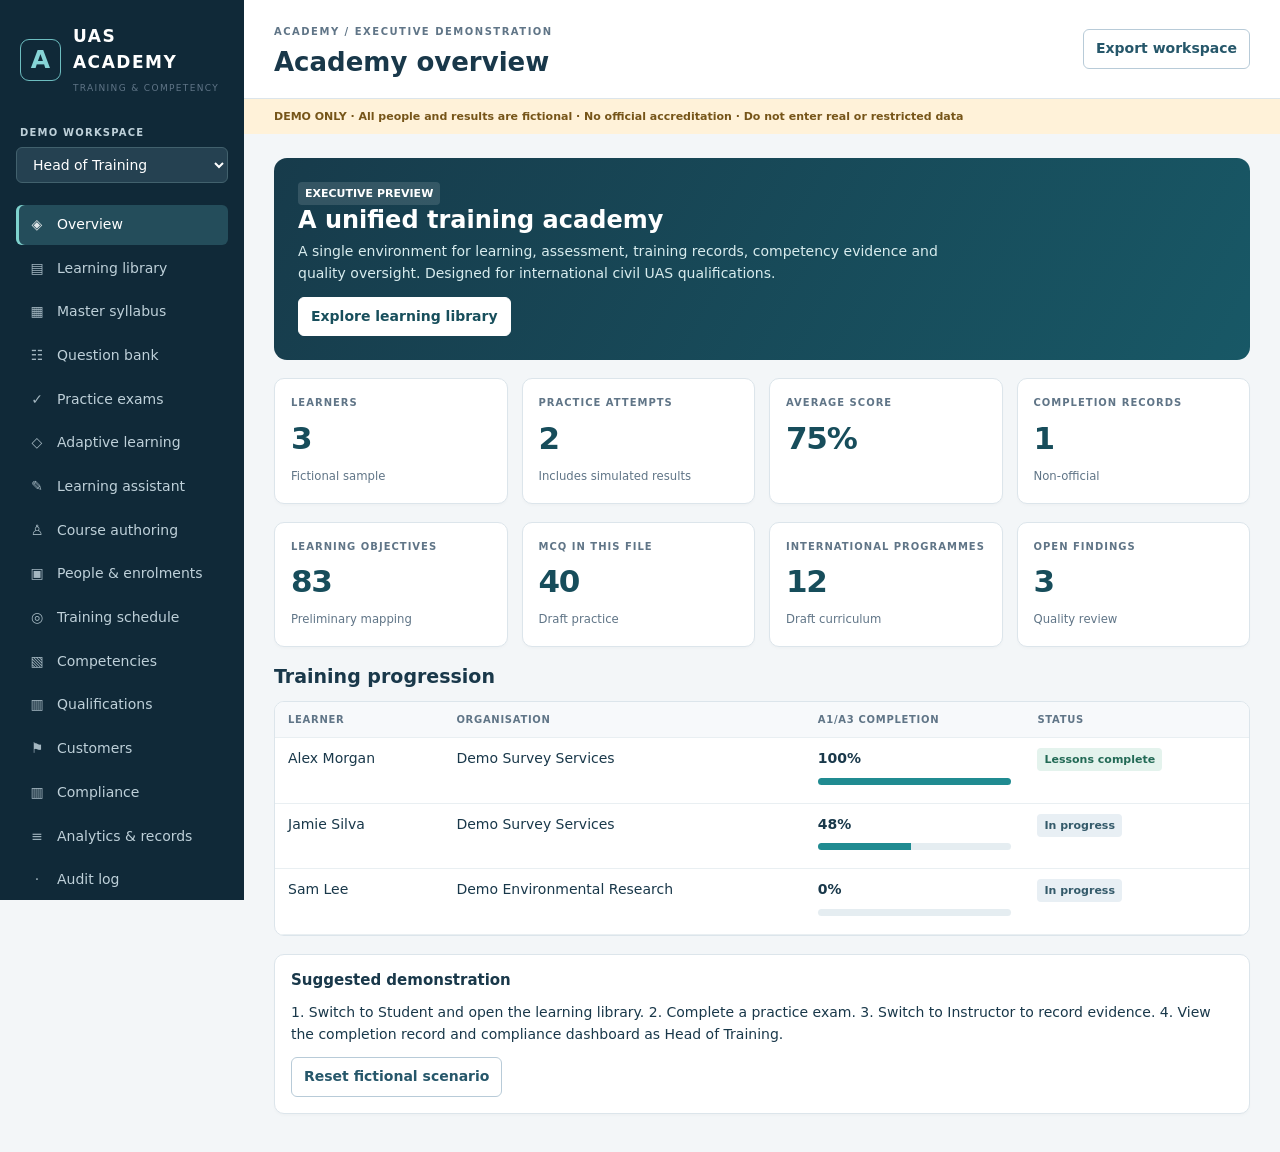
==== executive-demo/index.html @ bde1b473 "Add adaptive objective evidence, personalised study plan and protected AI tutor executive demo" ====
<!doctype html><html lang="en"><head><meta charset="utf-8"><meta name="viewport" content="width=device-width,initial-scale=1"><title>UAS Academy | Executive Demonstration</title><style>
:root{--nav:#102938;--ink:#19384a;--muted:#607587;--line:#dce5eb;--teal:#147d81;--bg:#f3f6f8;--white:#fff}*{box-sizing:border-box}body{margin:0;font:14px/1.55 system-ui,-apple-system,BlinkMacSystemFont,'Segoe UI',sans-serif;color:var(--ink);background:var(--bg);display:grid;grid-template-columns:244px 1fr;min-height:100vh}aside{background:var(--nav);color:#bed0d9;height:100vh;position:sticky;top:0;overflow:auto;padding:23px 16px;display:flex;flex-direction:column}.brand{display:flex;gap:12px;align-items:center;margin:0 4px 28px}.logo{width:42px;height:42px;display:grid;place-items:center;border:1px solid #6dbdc0;border-radius:9px;color:#86d4d6;font-size:25px;font-weight:800}.brand strong{color:#fff;font-size:17px;letter-spacing:.09em;display:block}.brand small{font-size:9px;letter-spacing:.15em}.rolelabel{font-size:10px;font-weight:800;letter-spacing:.12em;margin:0 4px 6px}#role{width:100%;background:#254151;color:white;border-color:#42616d;margin-bottom:22px}nav{display:grid;gap:4px}nav button{background:transparent;color:#bed0d9;border:0;text-align:left;font-weight:500;padding:9px 11px;display:flex;gap:10px;align-items:center}nav button.active{background:#244d5b;color:white;box-shadow:inset 3px 0 #7fd2ce}nav button:hover{background:#254555}.navicon{width:20px;text-align:center;opacity:.85}aside footer{margin-top:auto;padding:24px 4px 0;font-size:11px;line-height:1.7}.workspace{min-width:0}header{padding:20px 30px;background:white;border-bottom:1px solid var(--line);display:flex;align-items:center;justify-content:space-between;gap:15px}header small{font-size:10px;letter-spacing:.15em;font-weight:700;color:var(--muted)}h1,h2,h3{margin:0 0 12px;line-height:1.25}h1{font-size:26px;margin:4px 0 0}h2{font-size:19px}h3{font-size:15px}.notice{background:#fff2d9;color:#765519;padding:9px 30px;font-size:11px;font-weight:650}main{padding:24px 30px;max-width:1500px;margin:auto}.hero{background:linear-gradient(120deg,#173b4b,#185866);border-radius:13px;padding:24px;color:white;margin:0 0 18px;display:flex;justify-content:space-between;gap:15px;align-items:center}.hero h2{font-size:24px;margin:0 0 6px}.hero p{color:#d8ecee;max-width:650px;margin:0 0 12px}.hero .tag{background:#ffffff20;color:white}.hero button{background:#fff;color:#184f5c;border-color:white}.grid{display:grid;grid-template-columns:repeat(auto-fit,minmax(170px,1fr));gap:14px;margin:0 0 18px}.card,article,details,form.panel{background:white;border:1px solid var(--line);border-radius:10px;padding:16px;margin:0 0 14px;box-shadow:0 2px 3px #10293805}.grid .card{margin:0}.metric{font-size:31px;font-weight:750;letter-spacing:-.04em;color:#174d5b;margin:3px 0}.muted,small{color:var(--muted)}.kicker{font-size:10px;font-weight:800;letter-spacing:.1em;text-transform:uppercase;color:var(--muted)}p{margin:5px 0 12px}button,input,select,textarea{font:inherit;padding:8px 12px;border:1px solid #bbccd5;border-radius:6px}button{background:var(--teal);color:white;border-color:var(--teal);cursor:pointer;font-weight:650}button.secondary{background:white;color:#26576a;border-color:#b8cbd8}button:hover{filter:brightness(.94)}button:disabled{opacity:.5;cursor:default}input,select,textarea{background:white;color:var(--ink);max-width:100%}textarea{min-height:80px;width:100%}label.field{display:block;font-weight:600;margin:0 0 11px}label.field input,label.field select,label.field textarea{display:block;width:100%;margin-top:4px}.formgrid{display:grid;grid-template-columns:repeat(auto-fit,minmax(180px,1fr));gap:12px}.row{display:flex;gap:9px;flex-wrap:wrap;align-items:center;margin:0 0 13px}.tablewrap{background:white;border:1px solid var(--line);border-radius:10px;overflow:auto;margin-bottom:18px}table{border-collapse:collapse;width:100%;text-align:left}th,td{padding:10px 13px;border-bottom:1px solid #e9eff2;vertical-align:top}th{font-size:10px;text-transform:uppercase;letter-spacing:.07em;background:#f7f9fb;color:var(--muted)}a{color:#0e7482;overflow-wrap:anywhere}.tag{display:inline-block;background:#e8eff4;color:#345a6a;border-radius:4px;padding:3px 7px;font-size:11px;font-weight:650}.tag.good{background:#e4f3ed;color:#236a56}.bar{height:7px;border-radius:5px;background:#e5edf1;overflow:hidden;margin:8px 0}.bar span{display:block;height:100%;background:#208b91}.warning{background:#fff5e2;color:#79581e;border-radius:7px;padding:12px}.lesson{border-left:3px solid #d6e3e7;padding:12px;margin:12px 0;background:#f9fbfc;border-radius:5px}.lesson p{max-width:950px}summary{font-weight:750;cursor:pointer}.choice{display:flex;align-items:flex-start;gap:8px;margin:7px 0;padding:8px;border:1px solid #e5ecf0;border-radius:5px}.choice input{margin-top:5px}.split{display:grid;grid-template-columns:1fr 1fr;gap:16px}.certificate{border:4px double #23576a;background:#fff;padding:45px 20px;text-align:center;margin-bottom:15px}.certificate h2{font-size:28px}.watermark{letter-spacing:.12em;color:#986c28;font-size:22px;font-weight:800}.toast{position:fixed;bottom:18px;right:18px;background:#173e4c;color:white;padding:12px 18px;border-radius:8px;max-width:90vw;box-shadow:0 3px 12px #0002;z-index:10}button:focus-visible,a:focus-visible,input:focus-visible,select:focus-visible{outline:3px solid #62bac3;outline-offset:2px}@media(max-width:780px){body{display:block}aside{position:static;height:auto;padding:14px}.brand{margin-bottom:10px}.rolelabel{margin-top:5px}#role{margin-bottom:8px}nav{display:flex;overflow:auto}nav button{white-space:nowrap}aside footer{display:none}header,main{padding:15px}.notice{padding:8px 15px}.hero{display:block;padding:17px}.split{display:block}h1{font-size:20px}}@media print{aside,header,.notice,button,form,.toast{display:none!important}body{display:block;background:white}main{padding:0}.certificate{margin-top:30px}}
</style></head><body><aside><div class="brand"><div class="logo">A</div><div><strong>UAS ACADEMY</strong><small>TRAINING &amp; COMPETENCY</small></div></div><label class="rolelabel" for="role">DEMO WORKSPACE</label><select id="role"><option>Head of Training</option><option>Instructor</option><option>Student</option><option>Customer</option></select><nav id="nav"></nav><footer>Independent proposal for TEKEVER<br>Executive preview v0.7 · Civil training<br>Not an official TEKEVER product</footer></aside><section class="workspace"><header><div><small>ACADEMY / EXECUTIVE DEMONSTRATION</small><h1 id="heading">Academy overview</h1></div><button id="export" class="secondary">Export workspace</button></header><div class="notice">DEMO ONLY · All people and results are fictional · No official accreditation · Do not enter real or restricted data</div><main id="main"></main></section><script id="academy-data" type="application/json">{"course": {"id": "UAS-EU-OPEN-001", "version": "0.1.0", "title": "Basic Remote Pilot — A1/A3", "status": "DRAFT / PREPARATORY ONLY", "language": "en", "minutes": 480, "passMark": 75, "examQuestions": 40, "modules": [{"id": "UAS-010", "title": "Aviation Regulations", "minutes": 75, "reference": "AMC1 UAS.OPEN.020(4)(b) and UAS.OPEN.040(3), subject (c)", "lessons": [{"id": "UAS-010-01", "title": "Regulatory structure", "objective": "Distinguish EU rules, national implementation and EASA guidance.", "content": "Regulation 2019/947 governs UAS operations and pilot competence; 2019/945 governs product requirements and classes. EASA publishes AMC and GM. National authorities implement rules and publish local constraints. Check the current legal text before relying on training material."}, {"id": "UAS-010-02", "title": "Open category and classes", "objective": "Differentiate A1, A2 and A3 and identify applicable aircraft class and pilot competence.", "content": "Open operations are low risk and subject to conditions including visual line of sight, height limits and restrictions on people. A1, A2 and A3 have different limitations. Class marking, mass and intended operation determine the applicable conditions. A1/A3 training is not a blanket permission to fly any drone anywhere."}, {"id": "UAS-010-03", "title": "Responsibilities and reporting", "objective": "Distinguish operator and remote pilot responsibilities, registration and reporting.", "content": "The operator manages compliance and registration where required. The remote pilot must be competent for the intended operation and comply with relevant limitations. Establish which occurrence reporting obligations apply; record and report safety events through the appropriate channels."}]}, {"id": "UAS-020", "title": "Air Safety", "minutes": 60, "reference": "AMC1 UAS.OPEN.020(4)(b) and UAS.OPEN.040(3), subject (a)", "lessons": [{"id": "UAS-020-01", "title": "Safety decisions", "objective": "Recognise unsafe conditions, unsafe conduct and the need to stop.", "content": "The pilot should consider the aircraft, environment and personal readiness before operating. If safety cannot be maintained, do not start or discontinue the operation safely. Do not transport dangerous goods under the Open category."}, {"id": "UAS-020-02", "title": "People and other aircraft", "objective": "Recognise uninvolved people, assemblies, and the duty to avoid collision.", "content": "Keep the operation within applicable limits around people and property. Open operations must not fly over assemblies of people. Give way to other aircraft; do not continue if the operation creates a risk to other airspace users."}, {"id": "UAS-020-03", "title": "Visual observation", "objective": "Explain VLOS, observation and awareness of the surrounding area.", "content": "Visual line of sight requires continuous unaided visual contact sufficient to control the aircraft relative to people, obstacles and other aircraft. An observer may assist under applicable conditions, but the remote pilot remains responsible. Explain relevant risks to involved participants."}]}, {"id": "UAS-030", "title": "Airspace Restrictions", "minutes": 45, "reference": "AMC1 UAS.OPEN.020(4)(b) and UAS.OPEN.040(3), subject (b)", "lessons": [{"id": "UAS-030-01", "title": "Geographical zones", "objective": "Identify the purpose of UAS geographical zones and their conditions.", "content": "Member States may restrict, prohibit or facilitate UAS operations in defined areas. A zone may specify additional conditions or an authorization requirement. An Open category proof of completion does not remove local airspace restrictions."}, {"id": "UAS-030-02", "title": "Authoritative information", "objective": "Locate current information from national authorities and distinguish it from informal maps.", "content": "Use the official national source for current geographical zones and applicable restrictions. Check the validity and time of information; an old screenshot or commercial map alone may not be sufficient."}, {"id": "UAS-030-03", "title": "Geo-awareness", "objective": "Explain the limitations of geo-awareness functions.", "content": "Geo-awareness may alert a pilot to geographical restrictions based on loaded data. Data may be incomplete or outdated. It is an aid to awareness, not an authorization or substitute for current official information."}]}, {"id": "UAS-040", "title": "Human Performance Limitations", "minutes": 45, "reference": "AMC1 UAS.OPEN.020(4)(b) and UAS.OPEN.040(3), subject (d)", "lessons": [{"id": "UAS-040-01", "title": "Fitness to operate", "objective": "Recognise effects of fatigue, illness, substances and medication.", "content": "Fatigue, alcohol, illness and certain medicines may impair attention, reaction time and judgement. Do not operate when unfit. Seek appropriate medical advice where necessary."}, {"id": "UAS-040-02", "title": "Perception and workload", "objective": "Recognise limits in distance, height, speed and orientation estimation.", "content": "Small aircraft can be difficult to see, and visual cues vary with lighting, contrast and distance. High workload can reduce the ability to detect hazards. Keep tasks manageable and avoid distractions."}, {"id": "UAS-040-03", "title": "Situational awareness", "objective": "Explain how environmental conditions affect awareness, including at night.", "content": "Maintain an accurate understanding of the aircraft, environment and other airspace users. Reduced lighting and glare can make hazards harder to perceive. Apply applicable night-operation conditions and stop if safe awareness cannot be maintained."}]}, {"id": "UAS-050", "title": "Operational Procedures", "minutes": 90, "reference": "AMC1 UAS.OPEN.020(4)(b) and UAS.OPEN.040(3), subject (e)", "lessons": [{"id": "UAS-050-01", "title": "Pre-operation planning", "objective": "Identify the need to assess weather, site, equipment and persons before a civilian flight.", "content": "Review applicable restrictions, weather and the manufacturer instructions before deciding whether the intended civilian operation is safe. Consider obstacles, uninvolved people, equipment condition and the suitability of the area."}, {"id": "UAS-050-02", "title": "Normal and abnormal situations", "objective": "Distinguish normal, contingency and emergency procedures in approved instructions.", "content": "The manufacturer instructions and applicable operator procedures define how to manage abnormal events. Understand when the operation must be discontinued and when to seek help. Prioritise safety of people and other aircraft over completing the task."}, {"id": "UAS-050-03", "title": "Post-operation records", "objective": "Explain the purpose of defect reporting, maintenance and flight records.", "content": "Record relevant activity and defects as required. Do not return defective equipment to service without appropriate action. Follow the applicable maintenance and occurrence reporting requirements."}]}, {"id": "UAS-060", "title": "UAS General Knowledge", "minutes": 75, "reference": "AMC1 UAS.OPEN.020(4)(b) and UAS.OPEN.040(3), subject (f)", "lessons": [{"id": "UAS-060-01", "title": "Aircraft and basic flight", "objective": "Identify major aircraft components and factors affecting flight.", "content": "A UAS includes the unmanned aircraft and the equipment needed to control it remotely. Aircraft designs differ. Mass, wind, temperature and energy reserves can affect performance. Use the manufacturer limitations for the specific civilian aircraft."}, {"id": "UAS-060-02", "title": "Control and automation", "objective": "Explain the role and limitations of command and control and automatic functions.", "content": "A command-and-control link supports communication between the remote pilot station and aircraft. Automation does not remove pilot responsibility. Familiarisation with the user manual is necessary to understand limitations, alerts and safe use."}, {"id": "UAS-060-03", "title": "Equipment care", "objective": "Recognise battery, rotor and maintenance hazards and the purpose of technical features.", "content": "Rotating parts and damaged batteries can cause injury. Follow manufacturer guidance on handling, charging, storage and maintenance. Remote identification and geo-awareness have distinct purposes; neither replaces regulatory compliance."}]}, {"id": "UAS-070", "title": "Privacy and Data Protection", "minutes": 30, "reference": "AMC1 UAS.OPEN.020(4)(b) and UAS.OPEN.040(3), subject (g)", "lessons": [{"id": "UAS-070-01", "title": "Privacy risks", "objective": "Recognise when images or other data can affect personal privacy.", "content": "Drone sensors can capture identifiable people, locations and other sensitive information. Consider whether collection is necessary and lawful; avoid unnecessary collection."}, {"id": "UAS-070-02", "title": "Data protection principles", "objective": "Identify core GDPR principles and distinguish them from aviation authorization.", "content": "Where GDPR applies, personal data processing must have a lawful basis and comply with purpose limitation, minimisation, accuracy, retention and security principles. Permission to fly is not automatically permission to collect personal data."}, {"id": "UAS-070-03", "title": "Responsible records", "objective": "Explain access, retention and disclosure responsibilities.", "content": "Restrict access to personal information and retain it only as justified. Follow organisational procedures and applicable law for disclosure, deletion and rights requests."}]}, {"id": "UAS-080", "title": "Insurance", "minutes": 30, "reference": "AMC1 UAS.OPEN.020(4)(b) and UAS.OPEN.040(3), subject (h)", "lessons": [{"id": "UAS-080-01", "title": "Liability", "objective": "Explain the difference between legal liability and insurance.", "content": "An operator may be liable for damage arising from an operation. Insurance may cover specified risks, subject to policy terms. Liability does not disappear simply because an aircraft is insured."}, {"id": "UAS-080-02", "title": "Applicable requirements", "objective": "Recognise EU and national insurance requirements may vary.", "content": "Insurance requirements depend on the operation, applicable legislation and jurisdiction. Confirm current requirements with the relevant authority or qualified insurer rather than assuming the same rules apply everywhere."}, {"id": "UAS-080-03", "title": "Coverage verification", "objective": "Identify why coverage and exclusions need review.", "content": "Before operation, verify that any required insurance is valid and appropriate for the intended activity. Check policy dates, scope and exclusions. Keep evidence where required."}]}, {"id": "UAS-090", "title": "Security", "minutes": 30, "reference": "AMC1 UAS.OPEN.020(4)(b) and UAS.OPEN.040(3), subject (i)", "lessons": [{"id": "UAS-090-01", "title": "Safety and security", "objective": "Distinguish accidental safety hazards from deliberate interference or misuse.", "content": "Safety focuses on accidental harm; security addresses intentional threats and misuse. Both can overlap. Report security concerns through authorised channels and follow applicable procedures."}, {"id": "UAS-090-02", "title": "Information protection", "objective": "Recognise the need to protect accounts, records and equipment access.", "content": "Use authorised accounts, protect credentials, limit access to those with a legitimate need and report suspected compromise. Do not upload protected information to unapproved services."}, {"id": "UAS-090-03", "title": "National requirements", "objective": "Recognise that security restrictions can differ between jurisdictions.", "content": "National security rules may impose additional conditions on civilian UAS activities, including access to certain areas or data. Verify local requirements and obtain any necessary permissions before operating."}]}], "questions": [{"id": "Q-010-01", "objective": "UAS-010-01", "prompt": "Which EU regulation primarily governs UAS operations?", "options": ["2019/947", "2019/945 only", "GDPR only", "Annex 19 only"], "correct": 0, "explanation": "2019/947. Review Regulatory structure."}, {"id": "Q-010-02", "objective": "UAS-010-01", "prompt": "What does 2019/945 principally address?", "options": ["UAS product requirements and classes", "Personal data retention", "All national maps", "Pilot medical certificates"], "correct": 0, "explanation": "UAS product requirements and classes. Review Regulatory structure."}, {"id": "Q-010-03", "objective": "UAS-010-02", "prompt": "Does A1/A3 proof authorize every Open operation?", "options": ["No, applicable aircraft and operational conditions still apply", "Yes, without limitation", "Yes, in every geographical zone", "Only if insured"], "correct": 0, "explanation": "No, applicable aircraft and operational conditions still apply. Review Open category and classes."}, {"id": "Q-010-04", "objective": "UAS-010-03", "prompt": "Who must comply with the operational limitations during a flight?", "options": ["The remote pilot", "Only the manufacturer", "Only an insurer", "Only the authority"], "correct": 0, "explanation": "The remote pilot. Review Responsibilities and reporting."}, {"id": "Q-010-05", "objective": "UAS-010-03", "prompt": "What should an operator do about applicable occurrence reporting?", "options": ["Use the required reporting channels", "Delete all records", "Wait for a customer request", "Report only equipment purchases"], "correct": 0, "explanation": "Use the required reporting channels. Review Responsibilities and reporting."}, {"id": "Q-010-06", "objective": "UAS-010-01", "prompt": "Which document provides acceptable means of compliance and guidance?", "options": ["EASA AMC and GM", "An insurance receipt", "A sales brochure", "A social media post"], "correct": 0, "explanation": "EASA AMC and GM. Review Regulatory structure."}, {"id": "Q-020-01", "objective": "UAS-020-01", "prompt": "What if safety cannot be maintained before a flight?", "options": ["Do not commence", "Continue to meet the schedule", "Rely solely on automation", "Ignore the concern"], "correct": 0, "explanation": "Do not commence. Review Safety decisions."}, {"id": "Q-020-02", "objective": "UAS-020-02", "prompt": "May Open category operations fly over assemblies of people?", "options": ["No", "Always", "Only with a camera", "Always below the height limit"], "correct": 0, "explanation": "No. Review People and other aircraft."}, {"id": "Q-020-03", "objective": "UAS-020-02", "prompt": "Who has priority when other aircraft create a conflict?", "options": ["Other aircraft must be given way to", "The drone always", "The smallest aircraft always", "The aircraft recording video"], "correct": 0, "explanation": "Other aircraft must be given way to. Review People and other aircraft."}, {"id": "Q-020-04", "objective": "UAS-020-03", "prompt": "What does VLOS require?", "options": ["Adequate continuous unaided visual contact", "Only a live video feed", "A flight log after landing", "A GPS map alone"], "correct": 0, "explanation": "Adequate continuous unaided visual contact. Review Visual observation."}, {"id": "Q-020-05", "objective": "UAS-020-03", "prompt": "Does an observer remove the remote pilot’s responsibilities?", "options": ["No", "Yes, entirely", "Only on weekends", "Only with insurance"], "correct": 0, "explanation": "No. Review Visual observation."}, {"id": "Q-030-01", "objective": "UAS-030-01", "prompt": "What can a geographical zone impose?", "options": ["Additional restrictions or conditions", "Automatic worldwide permission", "A replacement pilot licence", "An insurance refund"], "correct": 0, "explanation": "Additional restrictions or conditions. Review Geographical zones."}, {"id": "Q-030-02", "objective": "UAS-030-02", "prompt": "Which source should be checked for current restrictions?", "options": ["The official national source", "An old screenshot", "A forum comment", "A manufacturer advertisement"], "correct": 0, "explanation": "The official national source. Review Authoritative information."}, {"id": "Q-030-03", "objective": "UAS-030-03", "prompt": "Does a geo-awareness alert grant authorization?", "options": ["No", "Yes", "Only if the battery is full", "Only for A3"], "correct": 0, "explanation": "No. Review Geo-awareness."}, {"id": "Q-030-04", "objective": "UAS-030-01", "prompt": "Can a valid A1/A3 proof override a prohibited zone?", "options": ["No", "Yes", "Only if the pilot is experienced", "Only if flying slowly"], "correct": 0, "explanation": "No. Review Geographical zones."}, {"id": "Q-040-01", "objective": "UAS-040-01", "prompt": "How can fatigue affect performance?", "options": ["It can impair attention and judgement", "It improves vision", "It eliminates workload", "It guarantees accuracy"], "correct": 0, "explanation": "It can impair attention and judgement. Review Fitness to operate."}, {"id": "Q-040-02", "objective": "UAS-040-01", "prompt": "What should an unfit pilot do?", "options": ["Not operate", "Fly faster", "Rely on the camera alone", "Ignore the symptoms"], "correct": 0, "explanation": "Not operate. Review Fitness to operate."}, {"id": "Q-040-03", "objective": "UAS-040-02", "prompt": "Why can distance estimation be difficult?", "options": ["Lighting, contrast and size affect visual cues", "Distance is always obvious", "GPS eliminates human limitations", "Insurance improves perception"], "correct": 0, "explanation": "Lighting, contrast and size affect visual cues. Review Perception and workload."}, {"id": "Q-040-04", "objective": "UAS-040-03", "prompt": "What can reduced lighting affect?", "options": ["Detection of hazards", "Only billing", "Only battery brand", "Only registration"], "correct": 0, "explanation": "Detection of hazards. Review Situational awareness."}, {"id": "Q-050-01", "objective": "UAS-050-01", "prompt": "Which information belongs in a pre-operation review?", "options": ["Weather, restrictions, site and equipment condition", "Only the date", "Only the price of the drone", "Only the pilot’s name"], "correct": 0, "explanation": "Weather, restrictions, site and equipment condition. Review Pre-operation planning."}, {"id": "Q-050-02", "objective": "UAS-050-02", "prompt": "What should guide handling of abnormal situations?", "options": ["Applicable procedures and manufacturer instructions", "Internet rumours", "A marketing brochure", "A random guess"], "correct": 0, "explanation": "Applicable procedures and manufacturer instructions. Review Normal and abnormal situations."}, {"id": "Q-050-03", "objective": "UAS-050-02", "prompt": "What takes priority over completing a task?", "options": ["Safety of people and other aircraft", "Keeping a schedule", "Recording more video", "Avoiding paperwork"], "correct": 0, "explanation": "Safety of people and other aircraft. Review Normal and abnormal situations."}, {"id": "Q-050-04", "objective": "UAS-050-03", "prompt": "What should happen to a significant equipment defect?", "options": ["Record it and follow appropriate corrective procedures", "Hide it", "Delete the flight record", "Ignore it if the aircraft looks new"], "correct": 0, "explanation": "Record it and follow appropriate corrective procedures. Review Post-operation records."}, {"id": "Q-050-05", "objective": "UAS-050-03", "prompt": "What is a purpose of flight records?", "options": ["Traceability and safety monitoring", "To replace all qualifications", "To authorize any airspace", "To override restrictions"], "correct": 0, "explanation": "Traceability and safety monitoring. Review Post-operation records."}, {"id": "Q-050-06", "objective": "UAS-050-01", "prompt": "Is the weather alone sufficient for deciding to fly?", "options": ["No, other relevant conditions must also be considered", "Yes, always", "Yes, if sunny", "Yes, if insured"], "correct": 0, "explanation": "No, other relevant conditions must also be considered. Review Pre-operation planning."}, {"id": "Q-060-01", "objective": "UAS-060-01", "prompt": "What can affect aircraft performance?", "options": ["Mass and environmental conditions", "Only paint colour", "Only the operator’s surname", "Only a registration number"], "correct": 0, "explanation": "Mass and environmental conditions. Review Aircraft and basic flight."}, {"id": "Q-060-02", "objective": "UAS-060-02", "prompt": "What is the purpose of a C2 link?", "options": ["Communication for control of the unmanned aircraft", "Insurance payment", "Data deletion", "Issuing licences"], "correct": 0, "explanation": "Communication for control of the unmanned aircraft. Review Control and automation."}, {"id": "Q-060-03", "objective": "UAS-060-02", "prompt": "Does automation remove pilot responsibility?", "options": ["No", "Yes", "Only for expensive aircraft", "Only on sunny days"], "correct": 0, "explanation": "No. Review Control and automation."}, {"id": "Q-060-04", "objective": "UAS-060-03", "prompt": "What should guide battery handling?", "options": ["Manufacturer safety instructions", "Random online advice", "The aircraft colour", "The insurance policy alone"], "correct": 0, "explanation": "Manufacturer safety instructions. Review Equipment care."}, {"id": "Q-060-05", "objective": "UAS-060-03", "prompt": "What is the correct approach to technical safety features?", "options": ["Understand their functions and limitations", "Assume they grant authorization", "Ignore all alerts", "Treat all models as identical"], "correct": 0, "explanation": "Understand their functions and limitations. Review Equipment care."}, {"id": "Q-070-01", "objective": "UAS-070-01", "prompt": "Can imagery of identifiable people involve personal data?", "options": ["Yes", "Never", "Only when printed", "Only if taken indoors"], "correct": 0, "explanation": "Yes. Review Privacy risks."}, {"id": "Q-070-02", "objective": "UAS-070-02", "prompt": "Which is a GDPR principle?", "options": ["Data minimisation", "Unlimited collection", "Indefinite retention by default", "Public access to all records"], "correct": 0, "explanation": "Data minimisation. Review Data protection principles."}, {"id": "Q-070-03", "objective": "UAS-070-02", "prompt": "Does permission to fly automatically permit personal data collection?", "options": ["No", "Yes", "Only if the camera is small", "Only if the drone is new"], "correct": 0, "explanation": "No. Review Data protection principles."}, {"id": "Q-070-04", "objective": "UAS-070-03", "prompt": "How should personal records be handled?", "options": ["Limit access and retention as justified", "Share publicly by default", "Keep forever by default", "Ignore deletion requirements"], "correct": 0, "explanation": "Limit access and retention as justified. Review Responsible records."}, {"id": "Q-080-01", "objective": "UAS-080-01", "prompt": "Does insurance eliminate legal liability?", "options": ["No", "Yes", "Only for A1", "Only for A3"], "correct": 0, "explanation": "No. Review Liability."}, {"id": "Q-080-02", "objective": "UAS-080-02", "prompt": "Can insurance requirements vary by jurisdiction?", "options": ["Yes", "No, never", "Only by aircraft colour", "Only by time of day"], "correct": 0, "explanation": "Yes. Review Applicable requirements."}, {"id": "Q-080-03", "objective": "UAS-080-03", "prompt": "What should be checked in an insurance policy?", "options": ["Validity, scope and exclusions", "Logo only", "Font only", "Aircraft colour only"], "correct": 0, "explanation": "Validity, scope and exclusions. Review Coverage verification."}, {"id": "Q-090-01", "objective": "UAS-090-01", "prompt": "What is a security concern?", "options": ["Deliberate unauthorized interference or misuse", "Only accidental weather changes", "Only natural wear", "Only a routine invoice"], "correct": 0, "explanation": "Deliberate unauthorized interference or misuse. Review Safety and security."}, {"id": "Q-090-02", "objective": "UAS-090-02", "prompt": "How should protected information be handled?", "options": ["Use approved services and authorised access", "Upload it anywhere", "Share credentials openly", "Publish all records"], "correct": 0, "explanation": "Use approved services and authorised access. Review Information protection."}, {"id": "Q-090-03", "objective": "UAS-090-03", "prompt": "Can national security rules add conditions to civilian UAS activities?", "options": ["Yes", "No", "Only for toy aircraft", "Only if a camera is absent"], "correct": 0, "explanation": "Yes. Review National requirements."}], "sources": {"EU947": "https://eur-lex.europa.eu/eli/reg_impl/2019/947/", "EU945": "https://eur-lex.europa.eu/eli/reg_del/2019/945/", "EASA": "https://www.easa.europa.eu/en/regulations/unmanned-aircraft-systems-uas", "ANAC": "https://rp.anac.pt", "ANAC_POLICY": "https://www.anac.pt/vPT/Generico/drones/categoria_aberta/formacao_exames_certificados/Paginas/Formacao_ExameseCertificados.aspx", "AT": "https://www.dronespace.at/", "ICAO": "https://www.icao.int/UA/UASToolkit/Narrative-Training", "ICAO6": "https://store.icao.int/en/annex-6-operation-of-aircraft-part-iv-remotely-piloted-aircraft-systems", "NATO": "https://quicksearch.dla.mil/qsdocdetails.aspx?ident_number=277342", "NATO_POLICY": "https://www.nato.int/en/what-we-do/deterrence-and-defence/standardization", "UK": "https://www.caa.co.uk/data-and-publications/publications/documents/content/cap-722b/", "EU1139": "https://eur-lex.europa.eu/eli/reg/2018/1139/oj/eng", "GDPR": "https://eur-lex.europa.eu/eli/reg/2016/679/oj", "ANAC_CATALOGUE": "https://rp.anac.pt/course/index.php?categoryid=2&lang=en", "AT_COURSE": "https://online-kurs.dronespace.at/einstieg/"}}, "master": {"version": "0.3.0", "research_date": "2026-11-24", "status": "PARTIAL DRAFT — not approved; not exhaustive", "sources": [{"authority": "EASA", "title": "Easy Access Rules UAS", "edition": "2026-06", "url": "https://www.easa.europa.eu/en/document-library/easy-access-rules/online-publications/easy-access-rules-unmanned-aircraft-systems?erules-id=ERULES-1963177438-19528", "rights_note": "Public; original academy objectives; no verbatim extraction", "id": "EU-01"}, {"authority": "EASA", "title": "Appendix 1, Attachment A", "edition": "2026-06", "url": "https://www.easa.europa.eu/en/document-library/easy-access-rules/online-publications/easy-access-rules-unmanned-aircraft-systems?erules-id=ERULES-1963177438-17416", "rights_note": "Public; original academy objectives", "id": "EU-02"}, {"authority": "EASA", "title": "UAS.SPEC.050 AMC", "edition": "2026-06", "url": "https://www.easa.europa.eu/en/document-library/easy-access-rules/online-publications/easy-access-rules-unmanned-aircraft-systems?erules-id=ERULES-1963177438-15602", "rights_note": "Public; detailed mapping pending", "id": "EU-03"}, {"authority": "FAA", "title": "FAA-S-ACS-10B", "edition": "2021-04", "url": "https://www.faa.gov/training_testing/testing/acs/uas_acs.pdf", "rights_note": "Public; selected official IDs and academy paraphrases", "id": "US-01"}, {"authority": "Transport Canada", "title": "TP 15263", "edition": "2025", "url": "https://tc.canada.ca/en/aviation/publications/knowledge-requirements-pilots-remotely-piloted-aircraft-systems-250-g-including-150-kg-basic-advanced-operations-tp-15263", "rights_note": "Public; section-level map; commercial reproduction rights not established", "id": "CA-01"}, {"authority": "Transport Canada", "title": "TP 15530", "edition": "2025", "url": "https://tc.canada.ca/en/aviation/publications/knowledge-requirements-pilots-remotely-piloted-aircraft-systems-level-1-complex-operations-tp-15530", "rights_note": "Public; section-level map; commercial reproduction rights not established", "id": "CA-02"}, {"authority": "UK CAA", "title": "AMC1 Article 8(2), Appendix B", "edition": "2026-09", "url": "https://regulatorylibrary.caa.co.uk/2019-947/Content/Article%208/AMC1%20Article%208%202%20Remote%20Pilot.htm", "rights_note": "Public; subject-level map; Appendix B item mapping pending", "id": "UK-01"}, {"authority": "CAAS", "title": "AC 101-4-1 Rev 5", "edition": "2026-01-09", "url": "https://isomer-user-content.by.gov.sg/175/ad93a464-6a03-4c61-afa6-013180fb1277/ac-101-4-1(5)-unmanned-aircraft-pilot-licence-(uapl)_cleaned.pdf", "rights_note": "Public; selected official IDs and academy paraphrases", "id": "SG-01"}, {"authority": "CAAS", "title": "AC 101-3-1 Rev 5", "edition": "2026-09-01", "url": "https://www.caas.gov.sg/resources/regulatory-requirements-and-guidelines/unmanned-aircraft/", "rights_note": "Public register; detailed LMS mapping pending", "id": "SG-02"}, {"authority": "ICAO", "title": "Doc 9868 PANS-TRG", "edition": "Edition to verify", "url": "https://store.icao.int/en/procedures-for-air-navigation-services-training-doc-9868", "rights_note": "Controlled publication; authorized copy required", "id": "ICAO-01"}, {"authority": "NATO", "title": "STANAG 4670", "edition": "Edition to verify", "url": "https://quicksearch.dla.mil/qsdocdetails.aspx?ident_number=277342", "rights_note": "Register only; authorized access and review required", "id": "NATO-01"}, {"authority": "CASA", "title": "RePL training provider guidance", "edition": "Edition to verify", "url": "https://www.casa.gov.au/drones/remotely-piloted-aircraft-operators-certificate/become-training-provider", "rights_note": "Public reference; detailed mapping pending", "id": "AU-01"}], "subjects": {"010": "Air Law", "021": "Aircraft General Knowledge", "031": "Mass & Balance", "032": "Performance", "040": "Human Performance", "050": "Meteorology", "061": "Navigation", "070": "Operational Procedures", "081": "Principles of Flight", "090": "Communications", "110": "Safety Management", "120": "Airspace Integration", "130": "Privacy & Data Protection", "150": "Information Security", "160": "Insurance"}, "programs": [{"id": "UAS-EU-OPEN-001", "title": "EASA A1/A3", "status": "introductory lessons and practice", "official_exam_min_questions": 40, "official_pass_percent": 75, "notes": "Not an approved course."}, {"id": "EU-A2", "title": "EASA A2", "status": "partial draft mapping only", "official_exam_min_questions": 30, "official_pass_percent": 75, "notes": "A2 practical self-training and declaration are separate."}, {"id": "EU-STS01", "title": "EASA STS-01", "status": "partial draft mapping only", "official_exam_min_questions": 40, "official_pass_percent": 75, "notes": "STS: reduced minimum 30 for eligible A2 holders; practical accreditation separate."}, {"id": "EU-STS02", "title": "EASA STS-02", "status": "partial draft mapping only", "official_exam_min_questions": 40, "official_pass_percent": 75, "notes": "STS: reduced minimum 30 for eligible A2 holders; practical accreditation separate."}, {"id": "US-P107", "title": "FAA Part 107", "status": "partial draft mapping only", "official_exam_min_questions": null, "official_pass_percent": null, "notes": "Not an approved course."}, {"id": "SG-UAPL", "title": "Singapore UAPL", "status": "partial draft mapping only", "official_exam_min_questions": 50, "official_pass_percent": 75, "notes": "Not an approved course."}, {"id": "CA-BASIC", "title": "Canada Basic", "status": "partial draft mapping only", "official_exam_min_questions": null, "official_pass_percent": null, "notes": "Not an approved course."}, {"id": "CA-ADV", "title": "Canada Advanced", "status": "partial draft mapping only", "official_exam_min_questions": null, "official_pass_percent": null, "notes": "Not an approved course."}, {"id": "CA-COMPLEX", "title": "Canada Level 1 Complex", "status": "partial draft mapping only", "official_exam_min_questions": null, "official_pass_percent": null, "notes": "Not an approved course."}, {"id": "UK-RPC1", "title": "UK RPC Level 1", "status": "partial draft mapping only", "official_exam_min_questions": null, "official_pass_percent": null, "notes": "Not an approved course."}, {"id": "UK-RPC2", "title": "UK RPC Level 2", "status": "partial draft mapping only", "official_exam_min_questions": null, "official_pass_percent": null, "notes": "Not an approved course."}, {"id": "UK-RPC3", "title": "UK RPC Level 3", "status": "partial draft mapping only", "official_exam_min_questions": null, "official_pass_percent": null, "notes": "Not an approved course."}], "objectives": [{"id": "UAS-010-01", "subject_code": "010", "subject": "Air Law", "objective": "Distinguish EU rules, national implementation and EASA guidance.", "source_id": "EU-01", "source_locator": "AMC1 UAS.OPEN.020(4)(b) and UAS.OPEN.040(3), subject (c)", "official_code": null, "mapping_type": "academy_draft", "course_ids": ["UAS-EU-OPEN-001"], "lesson_ids": ["UAS-010-01"], "question_ids": ["Q-010-01", "Q-010-02", "Q-010-06"], "language": "en", "review_status": "pending", "version": 1}, {"id": "UAS-010-02", "subject_code": "010", "subject": "Air Law", "objective": "Differentiate A1, A2 and A3 and identify applicable aircraft class and pilot competence.", "source_id": "EU-01", "source_locator": "AMC1 UAS.OPEN.020(4)(b) and UAS.OPEN.040(3), subject (c)", "official_code": null, "mapping_type": "academy_draft", "course_ids": ["UAS-EU-OPEN-001"], "lesson_ids": ["UAS-010-02"], "question_ids": ["Q-010-03"], "language": "en", "review_status": "pending", "version": 1}, {"id": "UAS-010-03", "subject_code": "010", "subject": "Air Law", "objective": "Distinguish operator and remote pilot responsibilities, registration and reporting.", "source_id": "EU-01", "source_locator": "AMC1 UAS.OPEN.020(4)(b) and UAS.OPEN.040(3), subject (c)", "official_code": null, "mapping_type": "academy_draft", "course_ids": ["UAS-EU-OPEN-001"], "lesson_ids": ["UAS-010-03"], "question_ids": ["Q-010-04", "Q-010-05"], "language": "en", "review_status": "pending", "version": 1}, {"id": "UAS-020-01", "subject_code": "110", "subject": "Safety Management", "objective": "Recognise unsafe conditions, unsafe conduct and the need to stop.", "source_id": "EU-01", "source_locator": "AMC1 UAS.OPEN.020(4)(b) and UAS.OPEN.040(3), subject (a)", "official_code": null, "mapping_type": "academy_draft", "course_ids": ["UAS-EU-OPEN-001"], "lesson_ids": ["UAS-020-01"], "question_ids": ["Q-020-01"], "language": "en", "review_status": "pending", "version": 1}, {"id": "UAS-020-02", "subject_code": "110", "subject": "Safety Management", "objective": "Recognise uninvolved people, assemblies, and the duty to avoid collision.", "source_id": "EU-01", "source_locator": "AMC1 UAS.OPEN.020(4)(b) and UAS.OPEN.040(3), subject (a)", "official_code": null, "mapping_type": "academy_draft", "course_ids": ["UAS-EU-OPEN-001"], "lesson_ids": ["UAS-020-02"], "question_ids": ["Q-020-02", "Q-020-03"], "language": "en", "review_status": "pending", "version": 1}, {"id": "UAS-020-03", "subject_code": "110", "subject": "Safety Management", "objective": "Explain VLOS, observation and awareness of the surrounding area.", "source_id": "EU-01", "source_locator": "AMC1 UAS.OPEN.020(4)(b) and UAS.OPEN.040(3), subject (a)", "official_code": null, "mapping_type": "academy_draft", "course_ids": ["UAS-EU-OPEN-001"], "lesson_ids": ["UAS-020-03"], "question_ids": ["Q-020-04", "Q-020-05"], "language": "en", "review_status": "pending", "version": 1}, {"id": "UAS-030-01", "subject_code": "120", "subject": "Airspace Integration", "objective": "Identify the purpose of UAS geographical zones and their conditions.", "source_id": "EU-01", "source_locator": "AMC1 UAS.OPEN.020(4)(b) and UAS.OPEN.040(3), subject (b)", "official_code": null, "mapping_type": "academy_draft", "course_ids": ["UAS-EU-OPEN-001"], "lesson_ids": ["UAS-030-01"], "question_ids": ["Q-030-01", "Q-030-04"], "language": "en", "review_status": "pending", "version": 1}, {"id": "UAS-030-02", "subject_code": "120", "subject": "Airspace Integration", "objective": "Locate current information from national authorities and distinguish it from informal maps.", "source_id": "EU-01", "source_locator": "AMC1 UAS.OPEN.020(4)(b) and UAS.OPEN.040(3), subject (b)", "official_code": null, "mapping_type": "academy_draft", "course_ids": ["UAS-EU-OPEN-001"], "lesson_ids": ["UAS-030-02"], "question_ids": ["Q-030-02"], "language": "en", "review_status": "pending", "version": 1}, {"id": "UAS-030-03", "subject_code": "120", "subject": "Airspace Integration", "objective": "Explain the limitations of geo-awareness functions.", "source_id": "EU-01", "source_locator": "AMC1 UAS.OPEN.020(4)(b) and UAS.OPEN.040(3), subject (b)", "official_code": null, "mapping_type": "academy_draft", "course_ids": ["UAS-EU-OPEN-001"], "lesson_ids": ["UAS-030-03"], "question_ids": ["Q-030-03"], "language": "en", "review_status": "pending", "version": 1}, {"id": "UAS-040-01", "subject_code": "040", "subject": "Human Performance", "objective": "Recognise effects of fatigue, illness, substances and medication.", "source_id": "EU-01", "source_locator": "AMC1 UAS.OPEN.020(4)(b) and UAS.OPEN.040(3), subject (d)", "official_code": null, "mapping_type": "academy_draft", "course_ids": ["UAS-EU-OPEN-001"], "lesson_ids": ["UAS-040-01"], "question_ids": ["Q-040-01", "Q-040-02"], "language": "en", "review_status": "pending", "version": 1}, {"id": "UAS-040-02", "subject_code": "040", "subject": "Human Performance", "objective": "Recognise limits in distance, height, speed and orientation estimation.", "source_id": "EU-01", "source_locator": "AMC1 UAS.OPEN.020(4)(b) and UAS.OPEN.040(3), subject (d)", "official_code": null, "mapping_type": "academy_draft", "course_ids": ["UAS-EU-OPEN-001"], "lesson_ids": ["UAS-040-02"], "question_ids": ["Q-040-03"], "language": "en", "review_status": "pending", "version": 1}, {"id": "UAS-040-03", "subject_code": "040", "subject": "Human Performance", "objective": "Explain how environmental conditions affect awareness, including at night.", "source_id": "EU-01", "source_locator": "AMC1 UAS.OPEN.020(4)(b) and UAS.OPEN.040(3), subject (d)", "official_code": null, "mapping_type": "academy_draft", "course_ids": ["UAS-EU-OPEN-001"], "lesson_ids": ["UAS-040-03"], "question_ids": ["Q-040-04"], "language": "en", "review_status": "pending", "version": 1}, {"id": "UAS-050-01", "subject_code": "070", "subject": "Operational Procedures", "objective": "Identify the need to assess weather, site, equipment and persons before a civilian flight.", "source_id": "EU-01", "source_locator": "AMC1 UAS.OPEN.020(4)(b) and UAS.OPEN.040(3), subject (e)", "official_code": null, "mapping_type": "academy_draft", "course_ids": ["UAS-EU-OPEN-001"], "lesson_ids": ["UAS-050-01"], "question_ids": ["Q-050-01", "Q-050-06"], "language": "en", "review_status": "pending", "version": 1}, {"id": "UAS-050-02", "subject_code": "070", "subject": "Operational Procedures", "objective": "Distinguish normal, contingency and emergency procedures in approved instructions.", "source_id": "EU-01", "source_locator": "AMC1 UAS.OPEN.020(4)(b) and UAS.OPEN.040(3), subject (e)", "official_code": null, "mapping_type": "academy_draft", "course_ids": ["UAS-EU-OPEN-001"], "lesson_ids": ["UAS-050-02"], "question_ids": ["Q-050-02", "Q-050-03"], "language": "en", "review_status": "pending", "version": 1}, {"id": "UAS-050-03", "subject_code": "070", "subject": "Operational Procedures", "objective": "Explain the purpose of defect reporting, maintenance and flight records.", "source_id": "EU-01", "source_locator": "AMC1 UAS.OPEN.020(4)(b) and UAS.OPEN.040(3), subject (e)", "official_code": null, "mapping_type": "academy_draft", "course_ids": ["UAS-EU-OPEN-001"], "lesson_ids": ["UAS-050-03"], "question_ids": ["Q-050-04", "Q-050-05"], "language": "en", "review_status": "pending", "version": 1}, {"id": "UAS-060-01", "subject_code": "021", "subject": "Aircraft General Knowledge", "objective": "Identify major aircraft components and factors affecting flight.", "source_id": "EU-01", "source_locator": "AMC1 UAS.OPEN.020(4)(b) and UAS.OPEN.040(3), subject (f)", "official_code": null, "mapping_type": "academy_draft", "course_ids": ["UAS-EU-OPEN-001"], "lesson_ids": ["UAS-060-01"], "question_ids": ["Q-060-01"], "language": "en", "review_status": "pending", "version": 1}, {"id": "UAS-060-02", "subject_code": "021", "subject": "Aircraft General Knowledge", "objective": "Explain the role and limitations of command and control and automatic functions.", "source_id": "EU-01", "source_locator": "AMC1 UAS.OPEN.020(4)(b) and UAS.OPEN.040(3), subject (f)", "official_code": null, "mapping_type": "academy_draft", "course_ids": ["UAS-EU-OPEN-001"], "lesson_ids": ["UAS-060-02"], "question_ids": ["Q-060-02", "Q-060-03"], "language": "en", "review_status": "pending", "version": 1}, {"id": "UAS-060-03", "subject_code": "021", "subject": "Aircraft General Knowledge", "objective": "Recognise battery, rotor and maintenance hazards and the purpose of technical features.", "source_id": "EU-01", "source_locator": "AMC1 UAS.OPEN.020(4)(b) and UAS.OPEN.040(3), subject (f)", "official_code": null, "mapping_type": "academy_draft", "course_ids": ["UAS-EU-OPEN-001"], "lesson_ids": ["UAS-060-03"], "question_ids": ["Q-060-04", "Q-060-05"], "language": "en", "review_status": "pending", "version": 1}, {"id": "UAS-070-01", "subject_code": "130", "subject": "Privacy & Data Protection", "objective": "Recognise when images or other data can affect personal privacy.", "source_id": "EU-01", "source_locator": "AMC1 UAS.OPEN.020(4)(b) and UAS.OPEN.040(3), subject (g)", "official_code": null, "mapping_type": "academy_draft", "course_ids": ["UAS-EU-OPEN-001"], "lesson_ids": ["UAS-070-01"], "question_ids": ["Q-070-01"], "language": "en", "review_status": "pending", "version": 1}, {"id": "UAS-070-02", "subject_code": "130", "subject": "Privacy & Data Protection", "objective": "Identify core GDPR principles and distinguish them from aviation authorization.", "source_id": "EU-01", "source_locator": "AMC1 UAS.OPEN.020(4)(b) and UAS.OPEN.040(3), subject (g)", "official_code": null, "mapping_type": "academy_draft", "course_ids": ["UAS-EU-OPEN-001"], "lesson_ids": ["UAS-070-02"], "question_ids": ["Q-070-02", "Q-070-03"], "language": "en", "review_status": "pending", "version": 1}, {"id": "UAS-070-03", "subject_code": "130", "subject": "Privacy & Data Protection", "objective": "Explain access, retention and disclosure responsibilities.", "source_id": "EU-01", "source_locator": "AMC1 UAS.OPEN.020(4)(b) and UAS.OPEN.040(3), subject (g)", "official_code": null, "mapping_type": "academy_draft", "course_ids": ["UAS-EU-OPEN-001"], "lesson_ids": ["UAS-070-03"], "question_ids": ["Q-070-04"], "language": "en", "review_status": "pending", "version": 1}, {"id": "UAS-080-01", "subject_code": "160", "subject": "Insurance", "objective": "Explain the difference between legal liability and insurance.", "source_id": "EU-01", "source_locator": "AMC1 UAS.OPEN.020(4)(b) and UAS.OPEN.040(3), subject (h)", "official_code": null, "mapping_type": "academy_draft", "course_ids": ["UAS-EU-OPEN-001"], "lesson_ids": ["UAS-080-01"], "question_ids": ["Q-080-01"], "language": "en", "review_status": "pending", "version": 1}, {"id": "UAS-080-02", "subject_code": "160", "subject": "Insurance", "objective": "Recognise EU and national insurance requirements may vary.", "source_id": "EU-01", "source_locator": "AMC1 UAS.OPEN.020(4)(b) and UAS.OPEN.040(3), subject (h)", "official_code": null, "mapping_type": "academy_draft", "course_ids": ["UAS-EU-OPEN-001"], "lesson_ids": ["UAS-080-02"], "question_ids": ["Q-080-02"], "language": "en", "review_status": "pending", "version": 1}, {"id": "UAS-080-03", "subject_code": "160", "subject": "Insurance", "objective": "Identify why coverage and exclusions need review.", "source_id": "EU-01", "source_locator": "AMC1 UAS.OPEN.020(4)(b) and UAS.OPEN.040(3), subject (h)", "official_code": null, "mapping_type": "academy_draft", "course_ids": ["UAS-EU-OPEN-001"], "lesson_ids": ["UAS-080-03"], "question_ids": ["Q-080-03"], "language": "en", "review_status": "pending", "version": 1}, {"id": "UAS-090-01", "subject_code": "150", "subject": "Information Security", "objective": "Distinguish accidental safety hazards from deliberate interference or misuse.", "source_id": "EU-01", "source_locator": "AMC1 UAS.OPEN.020(4)(b) and UAS.OPEN.040(3), subject (i)", "official_code": null, "mapping_type": "academy_draft", "course_ids": ["UAS-EU-OPEN-001"], "lesson_ids": ["UAS-090-01"], "question_ids": ["Q-090-01"], "language": "en", "review_status": "pending", "version": 1}, {"id": "UAS-090-02", "subject_code": "150", "subject": "Information Security", "objective": "Recognise the need to protect accounts, records and equipment access.", "source_id": "EU-01", "source_locator": "AMC1 UAS.OPEN.020(4)(b) and UAS.OPEN.040(3), subject (i)", "official_code": null, "mapping_type": "academy_draft", "course_ids": ["UAS-EU-OPEN-001"], "lesson_ids": ["UAS-090-02"], "question_ids": ["Q-090-02"], "language": "en", "review_status": "pending", "version": 1}, {"id": "UAS-090-03", "subject_code": "150", "subject": "Information Security", "objective": "Recognise that security restrictions can differ between jurisdictions.", "source_id": "EU-01", "source_locator": "AMC1 UAS.OPEN.020(4)(b) and UAS.OPEN.040(3), subject (i)", "official_code": null, "mapping_type": "academy_draft", "course_ids": ["UAS-EU-OPEN-001"], "lesson_ids": ["UAS-090-03"], "question_ids": ["Q-090-03"], "language": "en", "review_status": "pending", "version": 1}, {"id": "EU-A2-LO-001", "subject_code": "050", "subject": "Meteorology", "objective": "Assess weather-related limitations using a civil training scenario.", "source_id": "EU-01", "source_locator": "AMC1 UAS.OPEN.030(2)(c) (b)(1)(i)", "official_code": null, "mapping_type": "academy_draft", "course_ids": ["EU-A2"], "lesson_ids": [], "question_ids": [], "language": "en", "review_status": "pending", "version": 1}, {"id": "EU-A2-LO-002", "subject_code": "050", "subject": "Meteorology", "objective": "Select appropriate forecast sources and identify uncertainty.", "source_id": "EU-01", "source_locator": "AMC1 UAS.OPEN.030(2)(c) (b)(1)(ii)", "official_code": null, "mapping_type": "academy_draft", "course_ids": ["EU-A2"], "lesson_ids": [], "question_ids": [], "language": "en", "review_status": "pending", "version": 1}, {"id": "EU-A2-LO-003", "subject_code": "032", "subject": "Performance", "objective": "Interpret manufacturer operating-envelope information.", "source_id": "EU-01", "source_locator": "AMC1 UAS.OPEN.030(2)(c) (b)(2)(i)", "official_code": null, "mapping_type": "academy_draft", "course_ids": ["EU-A2"], "lesson_ids": [], "question_ids": [], "language": "en", "review_status": "pending", "version": 1}, {"id": "EU-A2-LO-004", "subject_code": "031", "subject": "Mass & Balance", "objective": "Explain how load distribution affects safe aircraft handling.", "source_id": "EU-01", "source_locator": "AMC1 UAS.OPEN.030(2)(c) (b)(2)(ii)", "official_code": null, "mapping_type": "academy_draft", "course_ids": ["EU-A2"], "lesson_ids": [], "question_ids": [], "language": "en", "review_status": "pending", "version": 1}, {"id": "EU-A2-LO-005", "subject_code": "031", "subject": "Mass & Balance", "objective": "Recognise unsafe payload attachment during inspection.", "source_id": "EU-01", "source_locator": "AMC1 UAS.OPEN.030(2)(c) (b)(2)(iii)", "official_code": null, "mapping_type": "academy_draft", "course_ids": ["EU-A2"], "lesson_ids": [], "question_ids": [], "language": "en", "review_status": "pending", "version": 1}, {"id": "EU-A2-LO-006", "subject_code": "021", "subject": "Aircraft General Knowledge", "objective": "Explain safe battery handling and recognise damage.", "source_id": "EU-01", "source_locator": "AMC1 UAS.OPEN.030(2)(c) (b)(2)(iv)", "official_code": null, "mapping_type": "academy_draft", "course_ids": ["EU-A2"], "lesson_ids": [], "question_ids": [], "language": "en", "review_status": "pending", "version": 1}, {"id": "EU-A2-LO-007", "subject_code": "110", "subject": "Safety Management", "objective": "Explain the safety purpose of reduced-speed functions.", "source_id": "EU-01", "source_locator": "AMC1 UAS.OPEN.030(2)(c) (b)(3)(i)", "official_code": null, "mapping_type": "academy_draft", "course_ids": ["EU-A2"], "lesson_ids": [], "question_ids": [], "language": "en", "review_status": "pending", "version": 1}, {"id": "EU-A2-LO-008", "subject_code": "110", "subject": "Safety Management", "objective": "Interpret the applicable separation guidance for an example civil site.", "source_id": "EU-01", "source_locator": "AMC1 UAS.OPEN.030(2)(c) (b)(3)(ii)-(iii)", "official_code": null, "mapping_type": "academy_draft", "course_ids": ["EU-A2"], "lesson_ids": [], "question_ids": [], "language": "en", "review_status": "pending", "version": 1}, {"id": "EU-A2-LO-009", "subject_code": "050", "subject": "Meteorology", "objective": "Explain how environmental conditions affect available performance.", "source_id": "EU-01", "source_locator": "AMC1 UAS.OPEN.030(2)(c) (b)(1)(i)", "official_code": null, "mapping_type": "academy_draft", "course_ids": ["EU-A2"], "lesson_ids": [], "question_ids": [], "language": "en", "review_status": "pending", "version": 1}, {"id": "EU-A2-LO-010", "subject_code": "070", "subject": "Operational Procedures", "objective": "Identify when a civil flight should be postponed or cancelled.", "source_id": "EU-01", "source_locator": "AMC1 UAS.OPEN.030(2)(c) (a)(3)", "official_code": null, "mapping_type": "academy_draft", "course_ids": ["EU-A2"], "lesson_ids": [], "question_ids": [], "language": "en", "review_status": "pending", "version": 1}, {"id": "EU-A2-LO-011", "subject_code": "110", "subject": "Safety Management", "objective": "Evaluate whether a proposed civil operation exposes bystanders to unacceptable risk.", "source_id": "EU-01", "source_locator": "AMC1 UAS.OPEN.030(2)(c) (a)(1)-(2)", "official_code": null, "mapping_type": "academy_draft", "course_ids": ["EU-A2"], "lesson_ids": [], "question_ids": [], "language": "en", "review_status": "pending", "version": 1}, {"id": "EU-A2-LO-012", "subject_code": "032", "subject": "Performance", "objective": "Compare forecast conditions with manufacturer limits.", "source_id": "EU-01", "source_locator": "AMC1 UAS.OPEN.030(2)(c) (a)(4)", "official_code": null, "mapping_type": "academy_draft", "course_ids": ["EU-A2"], "lesson_ids": [], "question_ids": [], "language": "en", "review_status": "pending", "version": 1}, {"id": "EU-STS-LO-001", "subject_code": "010", "subject": "Air Law", "objective": "Distinguish the roles of the authority, operator and pilot under the standard-scenario framework.", "source_id": "EU-02", "source_locator": "Chapter I Attachment A (1)(a)(i)", "official_code": null, "mapping_type": "academy_draft", "course_ids": ["EU-STS01", "EU-STS02"], "lesson_ids": [], "question_ids": [], "language": "en", "review_status": "pending", "version": 1}, {"id": "EU-STS-LO-002", "subject_code": "040", "subject": "Human Performance", "objective": "Recognise fatigue and workload as threats to safe performance.", "source_id": "EU-02", "source_locator": "Chapter I Attachment A (1)(a)(ii)", "official_code": null, "mapping_type": "academy_draft", "course_ids": ["EU-STS01", "EU-STS02"], "lesson_ids": [], "question_ids": [], "language": "en", "review_status": "pending", "version": 1}, {"id": "EU-STS-LO-003", "subject_code": "070", "subject": "Operational Procedures", "objective": "Identify the documentation needed to demonstrate compliance with a civil training scenario.", "source_id": "EU-02", "source_locator": "Chapter I Attachment A (1)(a)(iii)", "official_code": null, "mapping_type": "academy_draft", "course_ids": ["EU-STS01", "EU-STS02"], "lesson_ids": [], "question_ids": [], "language": "en", "review_status": "pending", "version": 1}, {"id": "EU-STS-LO-004", "subject_code": "110", "subject": "Safety Management", "objective": "Explain the purpose of protecting uninvolved persons.", "source_id": "EU-02", "source_locator": "Chapter I Attachment A (1)(a)(iv)", "official_code": null, "mapping_type": "academy_draft", "course_ids": ["EU-STS01", "EU-STS02"], "lesson_ids": [], "question_ids": [], "language": "en", "review_status": "pending", "version": 1}, {"id": "EU-STS-LO-005", "subject_code": "021", "subject": "Aircraft General Knowledge", "objective": "Identify the manufacturer documentation required for a compliant aircraft.", "source_id": "EU-02", "source_locator": "Chapter I Attachment A (1)(a)(v)", "official_code": null, "mapping_type": "academy_draft", "course_ids": ["EU-STS01", "EU-STS02"], "lesson_ids": [], "question_ids": [], "language": "en", "review_status": "pending", "version": 1}, {"id": "EU-STS-LO-006", "subject_code": "050", "subject": "Meteorology", "objective": "Recognise weather conditions that invalidate a planned civil exercise.", "source_id": "EU-02", "source_locator": "Chapter I Attachment A (1)(a)(vi)", "official_code": null, "mapping_type": "academy_draft", "course_ids": ["EU-STS01", "EU-STS02"], "lesson_ids": [], "question_ids": [], "language": "en", "review_status": "pending", "version": 1}, {"id": "EU-STS-LO-007", "subject_code": "032", "subject": "Performance", "objective": "Interpret published aircraft operating limitations.", "source_id": "EU-02", "source_locator": "Chapter I Attachment A (1)(a)(vii)", "official_code": null, "mapping_type": "academy_draft", "course_ids": ["EU-STS01", "EU-STS02"], "lesson_ids": [], "question_ids": [], "language": "en", "review_status": "pending", "version": 1}, {"id": "EU-STS-LO-008", "subject_code": "120", "subject": "Airspace Integration", "objective": "Explain the importance of separation from other airspace users.", "source_id": "EU-02", "source_locator": "Chapter I Attachment A (1)(a)(viii)", "official_code": null, "mapping_type": "academy_draft", "course_ids": ["EU-STS01", "EU-STS02"], "lesson_ids": [], "question_ids": [], "language": "en", "review_status": "pending", "version": 1}, {"id": "FAA-UA.I.A.K1", "subject_code": "010", "subject": "Air Law", "objective": "Determine whether Part 107 applies to a hypothetical civil operation.", "source_id": "US-01", "source_locator": "Area I, Task A, printed page 2", "official_code": "UA.I.A.K1", "mapping_type": "coded_sample", "course_ids": ["US-P107"], "lesson_ids": [], "question_ids": [], "language": "en", "review_status": "pending", "version": 1}, {"id": "FAA-UA.I.A.K2", "subject_code": "010", "subject": "Air Law", "objective": "Interpret terms defined in Part 107.", "source_id": "US-01", "source_locator": "Area I, Task A, printed page 2", "official_code": "UA.I.A.K2", "mapping_type": "coded_sample", "course_ids": ["US-P107"], "lesson_ids": [], "question_ids": [], "language": "en", "review_status": "pending", "version": 1}, {"id": "FAA-UA.I.A.K3", "subject_code": "010", "subject": "Air Law", "objective": "Explain the consequences of inaccurate or falsified aviation records.", "source_id": "US-01", "source_locator": "Area I, Task A, printed page 2", "official_code": "UA.I.A.K3", "mapping_type": "coded_sample", "course_ids": ["US-P107"], "lesson_ids": [], "question_ids": [], "language": "en", "review_status": "pending", "version": 1}, {"id": "FAA-UA.I.A.K4", "subject_code": "010", "subject": "Air Law", "objective": "Identify the applicable accident reporting provisions.", "source_id": "US-01", "source_locator": "Area I, Task A, printed page 2", "official_code": "UA.I.A.K4", "mapping_type": "coded_sample", "course_ids": ["US-P107"], "lesson_ids": [], "question_ids": [], "language": "en", "review_status": "pending", "version": 1}, {"id": "FAA-UA.I.A.K5", "subject_code": "010", "subject": "Air Law", "objective": "Explain the duty to demonstrate regulatory compliance.", "source_id": "US-01", "source_locator": "Area I, Task A, printed page 2", "official_code": "UA.I.A.K5", "mapping_type": "coded_sample", "course_ids": ["US-P107"], "lesson_ids": [], "question_ids": [], "language": "en", "review_status": "pending", "version": 1}, {"id": "FAA-UA.I.A.K6", "subject_code": "010", "subject": "Air Law", "objective": "Distinguish the regulatory treatment of aircraft eligible for multiple categories.", "source_id": "US-01", "source_locator": "Area I, Task A, printed page 2", "official_code": "UA.I.A.K6", "mapping_type": "coded_sample", "course_ids": ["US-P107"], "lesson_ids": [], "question_ids": [], "language": "en", "review_status": "pending", "version": 1}, {"id": "FAA-UA.I.A.K7", "subject_code": "010", "subject": "Air Law", "objective": "Identify required record retention obligations.", "source_id": "US-01", "source_locator": "Area I, Task A, printed page 2", "official_code": "UA.I.A.K7", "mapping_type": "coded_sample", "course_ids": ["US-P107"], "lesson_ids": [], "question_ids": [], "language": "en", "review_status": "pending", "version": 1}, {"id": "FAA-UA.I.A.K8", "subject_code": "010", "subject": "Air Law", "objective": "Identify applicable provisions for previously manufactured aircraft.", "source_id": "US-01", "source_locator": "Area I, Task A, printed page 2", "official_code": "UA.I.A.K8", "mapping_type": "coded_sample", "course_ids": ["US-P107"], "lesson_ids": [], "question_ids": [], "language": "en", "review_status": "pending", "version": 1}, {"id": "SG-010-01-01", "subject_code": "021", "subject": "Aircraft General Knowledge", "objective": "Distinguish an unmanned aircraft from its complete system.", "source_id": "SG-01", "source_locator": "Appendix 1, printed page 8", "official_code": "010 01 01", "mapping_type": "coded_sample", "course_ids": ["SG-UAPL"], "lesson_ids": [], "question_ids": [], "language": "en", "review_status": "pending", "version": 1}, {"id": "SG-010-01-02", "subject_code": "021", "subject": "Aircraft General Knowledge", "objective": "Compare basic categories of unmanned aircraft.", "source_id": "SG-01", "source_locator": "Appendix 1, printed page 8", "official_code": "010 01 02", "mapping_type": "coded_sample", "course_ids": ["SG-UAPL"], "lesson_ids": [], "question_ids": [], "language": "en", "review_status": "pending", "version": 1}, {"id": "SG-010-01-03", "subject_code": "021", "subject": "Aircraft General Knowledge", "objective": "Compare civil aircraft categories for representative non-military uses.", "source_id": "SG-01", "source_locator": "Appendix 1, printed page 8", "official_code": "010 01 03", "mapping_type": "coded_sample", "course_ids": ["SG-UAPL"], "lesson_ids": [], "question_ids": [], "language": "en", "review_status": "pending", "version": 1}, {"id": "SG-010-02-01", "subject_code": "021", "subject": "Aircraft General Knowledge", "objective": "Identify major system groups and their functions.", "source_id": "SG-01", "source_locator": "Appendix 1, printed page 8", "official_code": "010 02 01", "mapping_type": "coded_sample", "course_ids": ["SG-UAPL"], "lesson_ids": [], "question_ids": [], "language": "en", "review_status": "pending", "version": 1}, {"id": "SG-010-02-02", "subject_code": "021", "subject": "Aircraft General Knowledge", "objective": "Relate component functions to the overall aircraft system.", "source_id": "SG-01", "source_locator": "Appendix 1, printed page 8", "official_code": "010 02 02", "mapping_type": "coded_sample", "course_ids": ["SG-UAPL"], "lesson_ids": [], "question_ids": [], "language": "en", "review_status": "pending", "version": 1}, {"id": "SG-010-02-03", "subject_code": "021", "subject": "Aircraft General Knowledge", "objective": "Explain why reliable control communication matters for aviation safety.", "source_id": "SG-01", "source_locator": "Appendix 1, printed page 8", "official_code": "010 02 03", "mapping_type": "coded_sample", "course_ids": ["SG-UAPL"], "lesson_ids": [], "question_ids": [], "language": "en", "review_status": "pending", "version": 1}, {"id": "SG-010-02-04", "subject_code": "021", "subject": "Aircraft General Knowledge", "objective": "Recognise visible component defects that require technical review.", "source_id": "SG-01", "source_locator": "Appendix 1, printed page 8", "official_code": "010 02 04", "mapping_type": "coded_sample", "course_ids": ["SG-UAPL"], "lesson_ids": [], "question_ids": [], "language": "en", "review_status": "pending", "version": 1}, {"id": "CA-01-LO-001", "subject_code": "010", "subject": "Air Law", "objective": "Explain the legal obligations relevant to the applicable Canadian certificate.", "source_id": "CA-01", "source_locator": "Knowledge areas, Section 1", "official_code": null, "mapping_type": "section_draft", "course_ids": ["CA-BASIC", "CA-ADV"], "lesson_ids": [], "question_ids": [], "language": "en", "review_status": "pending", "version": 1}, {"id": "CA-01-LO-002", "subject_code": "021", "subject": "Aircraft General Knowledge", "objective": "Recognise limitations of aircraft and propulsion systems.", "source_id": "CA-01", "source_locator": "Knowledge areas, Section 2", "official_code": null, "mapping_type": "section_draft", "course_ids": ["CA-BASIC", "CA-ADV"], "lesson_ids": [], "question_ids": [], "language": "en", "review_status": "pending", "version": 1}, {"id": "CA-01-LO-003", "subject_code": "040", "subject": "Human Performance", "objective": "Identify human factors that undermine safe judgment.", "source_id": "CA-01", "source_locator": "Knowledge areas, Section 3", "official_code": null, "mapping_type": "section_draft", "course_ids": ["CA-BASIC", "CA-ADV"], "lesson_ids": [], "question_ids": [], "language": "en", "review_status": "pending", "version": 1}, {"id": "CA-01-LO-004", "subject_code": "050", "subject": "Meteorology", "objective": "Interpret weather information for a civil training exercise.", "source_id": "CA-01", "source_locator": "Knowledge areas, Section 4", "official_code": null, "mapping_type": "section_draft", "course_ids": ["CA-BASIC", "CA-ADV"], "lesson_ids": [], "question_ids": [], "language": "en", "review_status": "pending", "version": 1}, {"id": "CA-01-LO-005", "subject_code": "061", "subject": "Navigation", "objective": "Identify chart information relevant to a proposed civil operation.", "source_id": "CA-01", "source_locator": "Knowledge areas, Section 5", "official_code": null, "mapping_type": "section_draft", "course_ids": ["CA-BASIC", "CA-ADV"], "lesson_ids": [], "question_ids": [], "language": "en", "review_status": "pending", "version": 1}, {"id": "CA-01-LO-006", "subject_code": "070", "subject": "Operational Procedures", "objective": "Recognise documentation and checks required before civil operations.", "source_id": "CA-01", "source_locator": "Knowledge areas, Section 6", "official_code": null, "mapping_type": "section_draft", "course_ids": ["CA-BASIC", "CA-ADV"], "lesson_ids": [], "question_ids": [], "language": "en", "review_status": "pending", "version": 1}, {"id": "CA-01-LO-007", "subject_code": "081", "subject": "Principles of Flight", "objective": "Explain the basic forces affecting flight.", "source_id": "CA-01", "source_locator": "Knowledge areas, Section 7", "official_code": null, "mapping_type": "section_draft", "course_ids": ["CA-BASIC", "CA-ADV"], "lesson_ids": [], "question_ids": [], "language": "en", "review_status": "pending", "version": 1}, {"id": "CA-01-LO-008", "subject_code": "090", "subject": "Communications", "objective": "Recognise the importance of clear aviation communications.", "source_id": "CA-01", "source_locator": "Knowledge areas, Section 8", "official_code": null, "mapping_type": "section_draft", "course_ids": ["CA-BASIC", "CA-ADV"], "lesson_ids": [], "question_ids": [], "language": "en", "review_status": "pending", "version": 1}, {"id": "CA-02-LO-001", "subject_code": "010", "subject": "Air Law", "objective": "Explain the legal obligations relevant to the applicable Canadian certificate.", "source_id": "CA-02", "source_locator": "Knowledge areas, Section 1", "official_code": null, "mapping_type": "section_draft", "course_ids": ["CA-COMPLEX"], "lesson_ids": [], "question_ids": [], "language": "en", "review_status": "pending", "version": 1}, {"id": "CA-02-LO-002", "subject_code": "021", "subject": "Aircraft General Knowledge", "objective": "Recognise limitations of aircraft and propulsion systems.", "source_id": "CA-02", "source_locator": "Knowledge areas, Section 2", "official_code": null, "mapping_type": "section_draft", "course_ids": ["CA-COMPLEX"], "lesson_ids": [], "question_ids": [], "language": "en", "review_status": "pending", "version": 1}, {"id": "CA-02-LO-003", "subject_code": "040", "subject": "Human Performance", "objective": "Identify human factors that undermine safe judgment.", "source_id": "CA-02", "source_locator": "Knowledge areas, Section 3", "official_code": null, "mapping_type": "section_draft", "course_ids": ["CA-COMPLEX"], "lesson_ids": [], "question_ids": [], "language": "en", "review_status": "pending", "version": 1}, {"id": "CA-02-LO-004", "subject_code": "050", "subject": "Meteorology", "objective": "Interpret weather information for a civil training exercise.", "source_id": "CA-02", "source_locator": "Knowledge areas, Section 4", "official_code": null, "mapping_type": "section_draft", "course_ids": ["CA-COMPLEX"], "lesson_ids": [], "question_ids": [], "language": "en", "review_status": "pending", "version": 1}, {"id": "CA-02-LO-005", "subject_code": "061", "subject": "Navigation", "objective": "Identify chart information relevant to a proposed civil operation.", "source_id": "CA-02", "source_locator": "Knowledge areas, Section 5", "official_code": null, "mapping_type": "section_draft", "course_ids": ["CA-COMPLEX"], "lesson_ids": [], "question_ids": [], "language": "en", "review_status": "pending", "version": 1}, {"id": "CA-02-LO-006", "subject_code": "070", "subject": "Operational Procedures", "objective": "Recognise documentation and checks required before civil operations.", "source_id": "CA-02", "source_locator": "Knowledge areas, Section 6", "official_code": null, "mapping_type": "section_draft", "course_ids": ["CA-COMPLEX"], "lesson_ids": [], "question_ids": [], "language": "en", "review_status": "pending", "version": 1}, {"id": "CA-02-LO-007", "subject_code": "081", "subject": "Principles of Flight", "objective": "Explain the basic forces affecting flight.", "source_id": "CA-02", "source_locator": "Knowledge areas, Section 7", "official_code": null, "mapping_type": "section_draft", "course_ids": ["CA-COMPLEX"], "lesson_ids": [], "question_ids": [], "language": "en", "review_status": "pending", "version": 1}, {"id": "CA-02-LO-008", "subject_code": "090", "subject": "Communications", "objective": "Recognise the importance of clear aviation communications.", "source_id": "CA-02", "source_locator": "Knowledge areas, Section 8", "official_code": null, "mapping_type": "section_draft", "course_ids": ["CA-COMPLEX"], "lesson_ids": [], "question_ids": [], "language": "en", "review_status": "pending", "version": 1}, {"id": "UK-RPC-LO-001", "subject_code": "010", "subject": "Air Law", "objective": "Identify the legal responsibilities attached to the relevant UK certificate.", "source_id": "UK-01", "source_locator": "RPC theoretical knowledge assessment subjects; Appendix B item alignment pending", "official_code": null, "mapping_type": "section_draft", "course_ids": ["UK-RPC1", "UK-RPC2", "UK-RPC3"], "lesson_ids": [], "question_ids": [], "language": "en", "review_status": "pending", "version": 1}, {"id": "UK-RPC-LO-002", "subject_code": "021", "subject": "Aircraft General Knowledge", "objective": "Interpret manufacturer limitations for civil training aircraft.", "source_id": "UK-01", "source_locator": "RPC theoretical knowledge assessment subjects; Appendix B item alignment pending", "official_code": null, "mapping_type": "section_draft", "course_ids": ["UK-RPC1", "UK-RPC2", "UK-RPC3"], "lesson_ids": [], "question_ids": [], "language": "en", "review_status": "pending", "version": 1}, {"id": "UK-RPC-LO-003", "subject_code": "040", "subject": "Human Performance", "objective": "Recognise human performance limitations and their safety implications.", "source_id": "UK-01", "source_locator": "RPC theoretical knowledge assessment subjects; Appendix B item alignment pending", "official_code": null, "mapping_type": "section_draft", "course_ids": ["UK-RPC1", "UK-RPC2", "UK-RPC3"], "lesson_ids": [], "question_ids": [], "language": "en", "review_status": "pending", "version": 1}, {"id": "UK-RPC-LO-004", "subject_code": "050", "subject": "Meteorology", "objective": "Identify adverse weather affecting civil flight safety.", "source_id": "UK-01", "source_locator": "RPC theoretical knowledge assessment subjects; Appendix B item alignment pending", "official_code": null, "mapping_type": "section_draft", "course_ids": ["UK-RPC1", "UK-RPC2", "UK-RPC3"], "lesson_ids": [], "question_ids": [], "language": "en", "review_status": "pending", "version": 1}, {"id": "UK-RPC-LO-005", "subject_code": "070", "subject": "Operational Procedures", "objective": "Explain the role of documented operating procedures and training records.", "source_id": "UK-01", "source_locator": "RPC theoretical knowledge assessment subjects; Appendix B item alignment pending", "official_code": null, "mapping_type": "section_draft", "course_ids": ["UK-RPC1", "UK-RPC2", "UK-RPC3"], "lesson_ids": [], "question_ids": [], "language": "en", "review_status": "pending", "version": 1}]}, "register": {"version": "0.2.0", "as_of": "2026-11-24", "qualifications": [{"id": "QUAL-001", "jurisdiction": "EU/EASA", "authority": "National authority", "name": "A1/A3", "kind": "Proof of online training", "course": "UAS-EU-OPEN-001", "source": "https://eur-lex.europa.eu/eli/reg_impl/2019/947", "note": "40 MCQ, 75%; official certificate not issued by prototype."}, {"id": "QUAL-002", "jurisdiction": "EU/EASA", "authority": "National authority", "name": "A2 CofC", "kind": "Competency certificate", "course": "UAS-EU-OPEN-002", "source": "https://eur-lex.europa.eu/eli/reg_impl/2019/947", "note": "A1/A3, practical self-training declaration and additional theory exam."}, {"id": "QUAL-003", "jurisdiction": "EU/EASA", "authority": "National authority", "name": "STS theory", "kind": "Theoretical knowledge certificate", "course": "UAS-EU-STS-TK", "source": "https://eur-lex.europa.eu/eli/reg_impl/2019/947", "note": "Common theory for standard scenarios; practical accreditation separate."}, {"id": "QUAL-004", "jurisdiction": "EU/EASA", "authority": "Recognised entity or eligible declared operator", "name": "STS-01 practical", "kind": "Practical training accreditation", "course": "UAS-EU-STS-01", "source": "https://eur-lex.europa.eu/eli/reg_impl/2019/947", "note": "Subject to applicable national rules; no practical course in prototype."}, {"id": "QUAL-005", "jurisdiction": "EU/EASA", "authority": "Recognised entity or eligible declared operator", "name": "STS-02 practical", "kind": "Practical training accreditation", "course": "UAS-EU-STS-02", "source": "https://eur-lex.europa.eu/eli/reg_impl/2019/947", "note": "Subject to applicable national rules; no practical course in prototype."}, {"id": "QUAL-006", "jurisdiction": "EU/EASA", "authority": "Competent authority / operator", "name": "PDRA competency", "kind": "Operation-specific competence, not a licence", "course": "UAS-EU-SPEC-PDRA", "source": "https://www.easa.europa.eu/en/domains/drones-air-mobility/operating-drone", "note": "Training requirements depend on applicable operational authorisation."}, {"id": "QUAL-007", "jurisdiction": "EU/EASA", "authority": "Competent authority / operator", "name": "SORA competency", "kind": "Operation-specific competence, not a licence", "course": "UAS-EU-SPEC-SORA", "source": "https://www.easa.europa.eu/en/domains/drones-air-mobility/operating-drone", "note": "Training requirements depend on applicable operational authorisation."}, {"id": "QUAL-008", "jurisdiction": "EU/EASA", "authority": "Competent authority", "name": "Certified category remote pilot licence", "kind": "Licensing pathway", "course": "UAS-EU-CERT", "source": "https://www.easa.europa.eu/en/domains/drones-air-mobility/operating-drone", "note": "Verify applicable implementing rules before designing a course."}, {"id": "QUAL-009", "jurisdiction": "UK", "authority": "CAA / approved provider", "name": "Flyer ID", "kind": "Proof of theory test", "course": "UAS-UK-Flyer-ID", "source": "https://www.caa.co.uk/drones/specific-category/remote-pilot-qualifications/", "note": "GVC issuance scheduled to end 2027-12-31; verify privileges and current provider requirements."}, {"id": "QUAL-010", "jurisdiction": "UK", "authority": "CAA / approved provider", "name": "A2 CofC", "kind": "Competency certificate", "course": "UAS-UK-A2-CofC", "source": "https://www.caa.co.uk/drones/specific-category/remote-pilot-qualifications/", "note": "GVC issuance scheduled to end 2027-12-31; verify privileges and current provider requirements."}, {"id": "QUAL-011", "jurisdiction": "UK", "authority": "CAA / approved provider", "name": "GVC", "kind": "Transitional certificate", "course": "UAS-UK-GVC", "source": "https://www.caa.co.uk/drones/specific-category/remote-pilot-qualifications/", "note": "GVC issuance scheduled to end 2027-12-31; verify privileges and current provider requirements."}, {"id": "QUAL-012", "jurisdiction": "UK", "authority": "CAA / approved provider", "name": "RPC-L1", "kind": "Remote pilot certificate", "course": "UAS-UK-RPC-L1", "source": "https://www.caa.co.uk/drones/specific-category/remote-pilot-qualifications/", "note": "GVC issuance scheduled to end 2027-12-31; verify privileges and current provider requirements."}, {"id": "QUAL-013", "jurisdiction": "UK", "authority": "CAA / approved provider", "name": "RPC-L2", "kind": "Remote pilot certificate", "course": "UAS-UK-RPC-L2", "source": "https://www.caa.co.uk/drones/specific-category/remote-pilot-qualifications/", "note": "GVC issuance scheduled to end 2027-12-31; verify privileges and current provider requirements."}, {"id": "QUAL-014", "jurisdiction": "UK", "authority": "CAA / approved provider", "name": "RPC-L3", "kind": "Remote pilot certificate", "course": "UAS-UK-RPC-L3", "source": "https://www.caa.co.uk/drones/specific-category/remote-pilot-qualifications/", "note": "GVC issuance scheduled to end 2027-12-31; verify privileges and current provider requirements."}, {"id": "QUAL-015", "jurisdiction": "US", "authority": "FAA", "name": "TRUST", "kind": "Recreational safety test proof", "course": "UAS-US-TRUST", "source": "https://www.faa.gov/uas/recreational_flyers/knowledge_test_updates", "note": "Not a professional licence."}, {"id": "QUAL-016", "jurisdiction": "US", "authority": "FAA", "name": "Part 107 Remote Pilot Certificate", "kind": "Remote pilot certificate", "course": "UAS-US-P107", "source": "https://www.faa.gov/uas/commercial_operators/become_a_drone_pilot", "note": "Independent practice questions; official testing separate."}, {"id": "QUAL-017", "jurisdiction": "Canada", "authority": "Transport Canada", "name": "Basic Operations", "kind": "Pilot certificate", "course": "UAS-CA-Basic", "source": "https://tc.canada.ca/en/aviation/drone-safety/drone-pilot-licensing", "note": "Check exam, recency and flight review requirements."}, {"id": "QUAL-018", "jurisdiction": "Canada", "authority": "Transport Canada", "name": "Advanced Operations", "kind": "Pilot certificate", "course": "UAS-CA-Advanced", "source": "https://tc.canada.ca/en/aviation/drone-safety/drone-pilot-licensing", "note": "Check exam, recency and flight review requirements."}, {"id": "QUAL-019", "jurisdiction": "Canada", "authority": "Transport Canada", "name": "Level 1 Complex Operations", "kind": "Pilot certificate", "course": "UAS-CA-Level", "source": "https://tc.canada.ca/en/aviation/drone-safety/drone-pilot-licensing", "note": "Check exam, recency and flight review requirements."}, {"id": "QUAL-020", "jurisdiction": "Canada", "authority": "Transport Canada", "name": "Flight Reviewer Rating", "kind": "Rating", "course": "UAS-CA-Flight", "source": "https://tc.canada.ca/en/aviation/drone-safety/drone-pilot-licensing", "note": "Check exam, recency and flight review requirements."}, {"id": "QUAL-021", "jurisdiction": "Australia", "authority": "CASA", "name": "RePL", "kind": "Remote pilot licence", "course": "UAS-AU-REPL", "source": "https://www.casa.gov.au/resources-and-education/online-services/digital-licences-and-certificates", "note": "Type and weight limitations apply."}, {"id": "QUAL-022", "jurisdiction": "Australia", "authority": "CASA", "name": "Operator Accreditation", "kind": "Accreditation, excluded category", "course": "UAS-AU-ACC", "source": "https://www.casa.gov.au/resources-and-education/online-services/digital-licences-and-certificates", "note": "Not equivalent to RePL."}, {"id": "QUAL-023", "jurisdiction": "New Zealand", "authority": "CAA", "name": "Parts 101/102 training qualification", "kind": "Recognised training evidence", "course": "UAS-NZ", "source": "https://www.aviation.govt.nz/drones/training/", "note": "Privileges depend on applicable operation and certification."}, {"id": "QUAL-024", "jurisdiction": "Singapore", "authority": "CAAS", "name": "UA Basic Training Certificate", "kind": "Training certificate", "course": "UAS-SG-BASIC", "source": "https://www.caas.gov.sg/unmanned-aircraft/ua-basic-training/", "note": "Applicable to specified recreational/educational operations."}, {"id": "QUAL-025", "jurisdiction": "Singapore", "authority": "CAAS", "name": "UAPL", "kind": "Pilot licence", "course": "UAS-SG-UAPL", "source": "https://www.caas.gov.sg/unmanned-aircraft/unmanned-aircraft-pilot-licence/", "note": "Subject to licence class and operation."}, {"id": "QUAL-026", "jurisdiction": "Japan", "authority": "MLIT", "name": "Class I", "kind": "Remote pilot certificate", "course": "UAS-JP-I", "source": "https://www.mlit.go.jp/koku/level4/license/en/", "note": "Aircraft type and limitations apply."}, {"id": "QUAL-027", "jurisdiction": "Japan", "authority": "MLIT", "name": "Class II", "kind": "Remote pilot certificate", "course": "UAS-JP-I", "source": "https://www.mlit.go.jp/koku/level4/license/en/", "note": "Aircraft type and limitations apply."}, {"id": "QUAL-028", "jurisdiction": "India", "authority": "DGCA", "name": "Remote Pilot Certificate", "kind": "Pilot certificate", "course": "UAS-IN-RPC", "source": "https://www.dgca.gov.in/", "note": "Approved RPTO pathway; verify current Drone Rules."}, {"id": "QUAL-029", "jurisdiction": "International", "authority": "ICAO member state authority", "name": "RPL", "kind": "Remote pilot licence framework", "course": "UAS-ICAO-RPL", "source": "https://www.icao.int/emerging-aviation-issues-increased-use-unmanned-aircraft-systems-uas-and-remotely-piloted-1", "note": "Annex 1 framework; national implementation required."}, {"id": "QUAL-030", "jurisdiction": "Defence", "authority": "National competent authority", "name": "NATO training compliance", "kind": "Standards reference, not a licence", "course": "REGISTER-ONLY", "source": "https://quicksearch.dla.mil/qsdocdetails.aspx?ident_number=277342", "note": "Authorised document access and authority validation required; no defence training content."}, {"id": "QUAL-031", "jurisdiction": "Manufacturer", "authority": "Authorised manufacturer", "name": "Equipment qualification", "kind": "Internal qualification", "course": "REGISTER-ONLY", "source": "https://www.easa.europa.eu/en/domains/drones-air-mobility/operating-drone", "note": "Not a statutory licence; approved documentation and scope required."}], "question_sources": [{"name": "FAA Drone Trainer", "url": "https://github.com/ullbergm/faa-drone-trainer", "scope": "FAA Part 107", "status": "MIT confirmed; importer prepared; review required", "advertised_count": 279}, {"name": "EASA Exam Practice", "url": "https://github.com/pors/EASA-exam-practice", "scope": "EASA", "status": "License unresolved; no import", "advertised_count": null}, {"name": "FAA UAG sample", "url": "https://www.faa.gov/sites/faa.gov/files/training_testing/testing/test_questions/uag_questions.pdf", "scope": "FAA", "status": "Public samples; check each asset and third-party rights", "advertised_count": null}, {"name": "Serbian CAD", "url": "https://cad.gov.rs/strana/23351?lang=en", "scope": "Serbia", "status": "Official resource; rights and currency pending", "advertised_count": null}, {"name": "Taiwan CAA", "url": "https://www.caa.gov.tw/Article.aspx?a=3833&lang=1", "scope": "Taiwan", "status": "Official resource; rights pending", "advertised_count": null}, {"name": "CASA", "url": "https://www.casa.gov.au/", "scope": "Australia", "status": "Official resource; sample rights pending", "advertised_count": null}, {"name": "ANAC", "url": "https://rp.anac.pt", "scope": "EASA Portugal", "status": "Official training platform; no extraction of protected assessments", "advertised_count": null}, {"name": "Austro Control", "url": "https://online-kurs.dronespace.at/einstieg/", "scope": "EASA Austria", "status": "Official training platform; no extraction of protected assessments", "advertised_count": null}, {"name": "AIRCADEMY", "url": "https://aircademy.com/", "scope": "EASA / international", "status": "Acquisition lead; licensing and availability to verify", "advertised_count": null}, {"name": "Exam Aero", "url": "https://www.examaero.com/fr/examen-uav-telepilote-drone/", "scope": "Europe", "status": "Acquisition lead; licensing and availability to verify", "advertised_count": null}, {"name": "Eu Quero Voar", "url": "https://euquerovoar.pt/", "scope": "Portugal", "status": "Acquisition lead; licensing and availability to verify", "advertised_count": null}, {"name": "Quiz Drones", "url": "https://apps.apple.com/pt/app/quiz-drones-a1-a3-a2-sts/id1507573123", "scope": "EASA", "status": "Acquisition lead; licensing and availability to verify", "advertised_count": null}, {"name": "QuizVDS", "url": "https://quizvds.it/", "scope": "Europe", "status": "Acquisition lead; licensing and availability to verify", "advertised_count": null}, {"name": "Dronelix", "url": "https://iocodo.com/apps/dronelix/practice/", "scope": "International", "status": "Acquisition lead; licensing and availability to verify", "advertised_count": null}, {"name": "Airspace School", "url": "https://airspaceschool.com/easa-a2", "scope": "EASA", "status": "Acquisition lead; licensing and availability to verify", "advertised_count": null}, {"name": "DroneGuru", "url": "https://droneguru.dk/", "scope": "EASA", "status": "Acquisition lead; licensing and availability to verify", "advertised_count": null}, {"name": "Drohnenklar", "url": "https://drohnenklar.com/pruefungsfragen", "scope": "EASA", "status": "Acquisition lead; licensing and availability to verify", "advertised_count": null}, {"name": "Aviotex", "url": "https://avioexams.com/drones/en/easa-a1-a3", "scope": "EASA", "status": "Acquisition lead; licensing and availability to verify", "advertised_count": null}, {"name": "Drone Up", "url": "https://www.droneup.es/test-drones-aesa/", "scope": "Spain", "status": "Acquisition lead; licensing and availability to verify", "advertised_count": null}, {"name": "Clear107", "url": "https://clear107.us/question-bank", "scope": "FAA", "status": "Acquisition lead; licensing and availability to verify", "advertised_count": null}, {"name": "Dronelingo", "url": "https://dronelingo.eu/", "scope": "EASA", "status": "Acquisition lead; licensing and availability to verify", "advertised_count": null}]}}</script><script>'use strict';
const {course,master,register}=JSON.parse(document.querySelector('#academy-data').textContent),main=document.querySelector('#main'),nav=document.querySelector('#nav'),head=document.querySelector('#heading'),rolebox=document.querySelector('#role');
const flat=course.modules.flatMap(m=>m.lessons.map(l=>({...l,subject:m.title,ref:m.reference}))),$=(tag,text,cls)=>{const n=document.createElement(tag);if(text!==undefined)n.textContent=text;if(cls)n.className=cls;return n},add=(p,...nodes)=>{p.append(...nodes);return p},btn=(text,fn,sec=false)=>{const b=$('button',text,sec?'secondary':'');b.type='button';b.onclick=fn;return b},uid=()=>crypto.randomUUID?crypto.randomUUID():Date.now().toString(36)+Math.random().toString(36).slice(2),date=()=>new Date().toISOString().slice(0,10);
let role='Head of Training',view='Overview',student='S1',customer='C1',external=[];
function seed(){return {version:6,people:[{id:'S1',name:'Alex Morgan',role:'Student',customer:'C1'},{id:'S2',name:'Jamie Silva',role:'Student',customer:'C1'},{id:'S3',name:'Sam Lee',role:'Student',customer:'C2'},{id:'I1',name:'Taylor Reed',role:'Instructor',customer:''}],customers:[{id:'C1',name:'Demo Survey Services'},{id:'C2',name:'Demo Environmental Research'}],enrol:[{student:'S1',course:course.id},{student:'S2',course:course.id},{student:'S3',course:course.id}],completed:[...flat.map(l=>({student:'S1',lesson:l.id})),...flat.slice(0,13).map(l=>({student:'S2',lesson:l.id}))],attempts:[{id:'SIM1',student:'S1',course:course.id,correct:34,total:40,date:date(),simulated:true},{id:'SIM2',student:'S2',course:course.id,correct:26,total:40,date:date(),simulated:true}],drafts:[],sessions:[{id:'T1',title:'Initial theory – civil safety',date:date(),instructor:'I1',course:course.id,status:'Scheduled'},{id:'T2',title:'Theory revision workshop',date:date(),instructor:'I1',course:course.id,status:'Completed'}],competencies:[{id:'CO1',student:'S1',objective:flat[0].id,rating:'Demonstrated in exercise',evidence:'Fictional classroom exercise; sample evidence only.',date:date()}],certs:[{id:'DEMO-SAMPLE-001',student:'S1',course:course.id,date:date()}],reviews:[],findings:[{id:'F1',title:'Verify curriculum against current AMC',owner:'Head of Training',status:'Open'},{id:'F2',title:'Independent review of assessment items',owner:'Instructor',status:'Open'},{id:'F3',title:'Production access and exam security',owner:'Head of Training',status:'Open'}],audit:[{at:new Date().toISOString(),role:'System',action:'Loaded fictional presentation scenario'}]}}
let s;try{s=JSON.parse(localStorage.getItem('academy-exec-v6'))||seed();if(s.version!==6)s=seed()}catch{s=seed()}
function toast(t){document.querySelector('.toast')?.remove();let x=$('div',t,'toast');document.body.append(x);setTimeout(()=>x.remove(),2800)}
function save(action){s.audit.unshift({at:new Date().toISOString(),role,action});try{localStorage.setItem('academy-exec-v6',JSON.stringify(s))}catch{}toast(action)}function mutate(action,fn){try{fn();save(action);render()}catch(e){toast(e.message)}}
const people=()=>s.people.filter(p=>p.role==='Student'),instr=()=>s.people.filter(p=>p.role==='Instructor'),person=id=>s.people.find(p=>p.id===id)?.name||id,client=id=>s.customers.find(c=>c.id===id)?.name||'—',programs=()=>[...master.programs,...s.drafts.map(d=>({id:d.id,title:d.title,status:'Local draft'}))],title=id=>programs().find(p=>p.id===id)?.title||id,opts=items=>items.map(p=>[p.id,p.name||p.title||p.id]),scope=()=>role==='Student'?[student]:role==='Customer'?people().filter(p=>p.customer===customer).map(p=>p.id):people().map(p=>p.id),progress=id=>Math.round(100*flat.filter(l=>s.completed.some(c=>c.student===id&&c.lesson===l.id)).length/flat.length),bank=id=>id===course.id?course.questions:id==='US-P107'?external:s.drafts.find(d=>d.id===id)?.questions||[];
function masteryFor(lessons,questions,attempts,learner){
const events=attempts.filter(a=>a.student===learner&&Array.isArray(a.items)&&!a.simulated).flatMap(a=>a.items);
return lessons.map(l=>{const available=questions.filter(q=>q.objective===l.id),valid=new Set(available.map(q=>q.id));const latest=new Map();for(const e of events)if(e.objective===l.id&&valid.has(e.id))latest.set(e.id,e.correct===true);const n=latest.size,k=[...latest.values()].filter(Boolean).length;const pct=n?Math.round(100*k/n):null;const status=!n?'Not assessed':pct<75?'Needs revision':n<2?'Limited evidence':pct===100&&n>=2?'Strong evidence':'Developing';return {...l,available:available.length,observed:n,correct:k,pct,status,latest:Object.fromEntries(latest)};});}
function chooseAdaptive(rows,questions,mode,limit=10){
if(mode==='diagnostic')return rows.flatMap(r=>questions.filter(q=>q.objective===r.id).slice(0,1));
const score=r=>r.status==='Needs revision'?0:r.status==='Not assessed'?1:r.status==='Limited evidence'?2:r.status==='Developing'?3:4;const ordered=[...rows].sort((a,b)=>score(a)-score(b)||(a.pct??0)-(b.pct??0));const picked=[];
for(const r of ordered){const q=questions.filter(q=>q.objective===r.id).sort((a,b)=>{const rank=x=>r.latest[x.id]===false?0:r.latest[x.id]===undefined?1:2;return rank(a)-rank(b)})[0];if(q)picked.push(q);if(picked.length>=limit)break;}return picked;
}
const routes={'Head of Training':['Overview','Learning library','Master syllabus','Question bank','Practice exams','Learning assistant','Course authoring','People & enrolments','Training schedule','Competencies','Qualifications','Customers','Compliance','Analytics & records','Audit log'],Instructor:['Overview','Learning library','Master syllabus','Question bank','Practice exams','Learning assistant','Course authoring','People & enrolments','Training schedule','Competencies','Compliance','Analytics & records'],Student:['Overview','Learning library','Practice exams','Learning assistant','Qualifications','Analytics & records'],Customer:['Overview','Customers','Qualifications','Analytics & records']};for(const r of ['Head of Training','Instructor','Student'])routes[r].splice(routes[r].indexOf('Learning assistant'),0,'Adaptive learning');const icons=['◈','▤','▦','☷','✓','◇','✎','♙','▣','◎','▧','▥','⚑','▥','≡'];
function page(name,desc){head.textContent=name;main.replaceChildren();if(desc)main.append($('p',desc,'muted'))}function go(name){if(routes[role].includes(name)){view=name;render()}}function metric(name,value,detail=''){return add($('div',undefined,'card'),$('div',name,'kicker'),$('div',String(value),'metric'),$('small',detail))}function grid(...items){main.append(add($('div',undefined,'grid'),...items))}function tag(t,good=false){return $('span',t,'tag'+(good?' good':''))}function link(url,t='Source'){let a=$('a',t);if(typeof url==='string'&&url.startsWith('https://')){a.href=url;a.target='_blank';a.rel='noopener noreferrer'}return a}function table(headers,rows,parent=main){const t=$('table'),h=$('tr');for(const c of headers)h.append($('th',c));t.append(add($('thead'),h));const b=$('tbody');for(const row of rows){const r=$('tr');for(const c of row)r.append(add($('td'),c instanceof Node?c:document.createTextNode(String(c??'—'))));b.append(r)}t.append(b);parent.append(add($('div',undefined,'tablewrap'),t));if(!rows.length)parent.append($('p','No records yet.','muted'))}function section(t){main.append($('h2',t))}function field(key,label,type,values){let l=$('label',label,'field'),n=$(type==='select'?'select':type==='textarea'?'textarea':'input');n.name=key;n.required=true;if(type==='select')for(const [v,t] of values)n.append(new Option(t,v));else if(type!=='textarea')n.type=type||'text';l.append(n);return [l,n]}function form(title,fields,button,fn,parent=main){let f=$('form',undefined,'panel'),controls={};f.append($('h3',title));let wrap=$('div',undefined,'formgrid');for(const def of fields){const [l,n]=field(...def);wrap.append(l);controls[def[0]]=n}f.append(wrap);let b=$('button',button);b.type='submit';f.append(b);f.onsubmit=e=>{e.preventDefault();fn(Object.fromEntries(Object.entries(controls).map(([k,n])=>[k,n.value])))};parent.append(f)}function context(){if(!['Student','Customer'].includes(role))return;let x=$('select');for(const p of role==='Student'?people():s.customers)x.append(new Option(p.name,p.id));x.value=role==='Student'?student:customer;x.setAttribute('aria-label','Demo identity');x.onchange=()=>{if(role==='Student')student=x.value;else customer=x.value;render()};main.append(add($('div',undefined,'row'),$('small','DEMO IDENTITY'),x))}function download(obj,name){const a=$('a'),u=URL.createObjectURL(new Blob([JSON.stringify(obj,null,2)],{type:'application/json'}));a.href=u;a.download=name;a.click();setTimeout(()=>URL.revokeObjectURL(u),1000)}function bar(p){const b=$('div',undefined,'bar'),v=$('span');v.style.width=p+'%';b.append(v);return b}
function overview(){page('Academy overview');context();const ids=scope(),a=s.attempts.filter(x=>ids.includes(x.student)),hero=add($('section',undefined,'hero'),add($('div'),tag('EXECUTIVE PREVIEW'),$('h2','A unified training academy'),$('p','A single environment for learning, assessment, training records, competency evidence and quality oversight. Designed for international civil UAS qualifications.'),btn(role==='Customer'?'View customer workspace':'Explore learning library',()=>go(role==='Customer'?'Customers':'Learning library'))));main.append(hero);grid(metric('Learners',ids.length,'Fictional sample'),metric('Practice attempts',a.length,'Includes simulated results'),metric('Average score',a.length?Math.round(100*a.reduce((v,x)=>v+x.correct/x.total,0)/a.length)+'%':'—'),metric('Completion records',s.certs.filter(c=>ids.includes(c.student)).length,'Non-official'));if(['Head of Training','Instructor'].includes(role))grid(metric('Learning objectives',master.objectives.length,'Preliminary mapping'),metric('MCQ in this file',course.questions.length+external.length,'Draft practice'),metric('International programmes',master.programs.length,'Draft curriculum'),metric('Open findings',s.findings.filter(f=>f.status==='Open').length,'Quality review'));if(role==='Student')main.append(add($('article'),$('h3','Your adaptive study plan'),$('p','Diagnose your knowledge and work through your individual revision priorities.'),btn('Open adaptive learning',()=>go('Adaptive learning'))));section('Training progression');table(['Learner','Organisation','A1/A3 completion','Status'],ids.map(id=>[person(id),client(s.people.find(p=>p.id===id)?.customer),add($('div'),$('strong',progress(id)+'%'),bar(progress(id))),tag(progress(id)===100?'Lessons complete':'In progress',progress(id)===100)]));if(role==='Head of Training')main.append(add($('article'),$('h3','Suggested demonstration'),$('p','1. Switch to Student and open the learning library. 2. Complete a practice exam. 3. Switch to Instructor to record evidence. 4. View the completion record and compliance dashboard as Head of Training.'),btn('Reset fictional scenario',()=>{if(confirm('Reset all local demonstration records?'))mutate('Reset fictional scenario',()=>s=seed())},true)))}
function library(){page('Digital learning library','Nine introductory modules · 27 lessons · draft A1/A3 preparatory course.');context();if(role==='Student')grid(metric('Your progress',progress(student)+'%','Reading completion only'));for(const m of course.modules){const d=add($('details'),$('summary',m.title+' · '+m.minutes+' min'));for(const l of m.lessons){const item=add($('div',undefined,'lesson'),$('h3',l.title),$('small',l.id+' · '+m.reference),$('p',l.objective),$('p',l.content));if(role==='Student'){let done=s.completed.some(c=>c.student===student&&c.lesson===l.id),b=btn(done?'Completed':'Mark complete',()=>{s.completed.push({student,lesson:l.id});save('Lesson completed: '+l.id);b.textContent='Completed';b.disabled=true});b.disabled=done||!s.enrol.some(e=>e.student===student&&e.course===course.id);item.append(b)}d.append(item)}main.append(d)}for(const c of s.drafts){let d=add($('details'),$('summary',c.title+' · Draft'));for(const l of c.lessons)d.append(add($('div',undefined,'lesson'),$('h3',l.title),$('p',l.objective),$('p',l.content)));main.append(d)}}
function syllabus(){page('International master syllabus','Traceability from authority and programme to objective, lesson and assessment. All mappings are preliminary.');const q=$('input'),f=$('select'),box=$('div');q.type='search';q.placeholder='Search objectives or references';q.setAttribute('aria-label','Search objectives');f.append(new Option('All programmes',''));for(const p of programs())f.append(new Option(p.title,p.id));function draw(){box.replaceChildren();const a=master.objectives.filter(o=>(!f.value||o.course_ids.includes(f.value))&&JSON.stringify(o).toLowerCase().includes(q.value.toLowerCase()));box.append($('p',a.length+' objectives','muted'));table(['ID / Subject','Learning objective','Programmes','Links / status'],a.map(o=>{const source=master.sources.find(s=>s.id===o.source_id);return [o.id+' · '+o.subject,o.objective,o.course_ids.map(title).join(', '),add($('div'),link(source?.url,source?.title||o.source_id),$('p',(o.lesson_ids||[]).length+' lessons · '+(o.question_ids||[]).length+' MCQ'),tag('Pending review'))]}),box)}q.oninput=f.onchange=draw;main.append(add($('div',undefined,'row'),q,f,btn('Export syllabus',()=>download(master,'master-syllabus.json'),true)),box);draw()}
function bankview(){page('Question bank','Search, inspect and flag draft practice questions. No secure exam bank.');const sel=$('select'),q=$('input'),box=$('div');sel.append(new Option('EASA A1/A3',course.id),new Option('FAA Part 107 (optional import)','US-P107'));for(const d of s.drafts)sel.append(new Option(d.title,d.id));q.type='search';q.placeholder='Search question';let limit=15;function draw(){box.replaceChildren();let a=bank(sel.value).filter(x=>x.prompt.toLowerCase().includes(q.value.toLowerCase()));box.append($('p',a.length+' questions','muted'));for(const x of a.slice(0,limit)){let status=s.reviews.find(r=>r.id===x.id)?.status||'Pending';box.append(add($('article'),tag(status),$('h3',x.prompt),$('p','Correct: '+x.options[x.correct]),$('p',x.explanation),add($('div',undefined,'row'),btn('Flag question',()=>{s.reviews=s.reviews.filter(r=>r.id!==x.id);s.reviews.push({id:x.id,status:'Flagged'});save('Flagged '+x.id);draw()},true),btn('Demo review',()=>{s.reviews=s.reviews.filter(r=>r.id!==x.id);s.reviews.push({id:x.id,status:'Demo reviewed'});save('Reviewed '+x.id);draw()}))))}if(a.length>limit)box.append(btn('Show more',()=>{limit+=15;draw()}))}sel.onchange=q.oninput=()=>{limit=15;draw()};let file=$('input');file.type='file';file.accept='.json,application/json';file.onchange=async()=>{try{let b=JSON.parse(await file.files[0].text());if(b.license!=='MIT'||!Array.isArray(b.questions)||b.questions.some(q=>!q.prompt||!Array.isArray(q.options)||!Number.isInteger(q.correct)||q.correct<0||q.correct>=q.options.length))throw Error('Invalid FAA practice file');external=b.questions;toast('Imported '+external.length+' unreviewed FAA practice questions for this session');sel.value='US-P107';draw()}catch(e){toast(e.message)}};main.append(add($('article'),$('h3','Optional FAA practice bank'),$('p','The GitHub edition includes 279 FAA practice items under MIT. Download its JSON and load it here if needed. The offline executive file embeds 40 EASA items only.'),link('https://github.com/mrafreire-spec/Tek-EVer/blob/main/question-bank/faa-part107.json','Open FAA source file'),$('p',''),file),add($('div',undefined,'row'),sel,q),box);draw()}
function shuffle(a){const x=[...a];for(let i=x.length-1;i>0;i--){let j=Math.floor(Math.random()*(i+1));[x[i],x[j]]=[x[j],x[i]]}return x}function exams(){page('Practice examination centre','Randomized practice, immediate feedback and local training records. No official certificate.');context();for(const p of programs()){const b=bank(p.id);if(!b.length)continue;if(role==='Student'&&!s.enrol.some(e=>e.student===student&&e.course===p.id))continue;main.append(add($('article'),tag('Practice'),$('h3',p.title),$('p',b.length+' available items · '+(role==='Student'?'Results recorded':'Preview only')),btn('Start practice',()=>attempt(p.id,Math.min(b.length,p.id===course.id?40:60)))))} }
function attempt(id,n,mode='final'){page(title(id)+' · practice','Complete all questions. This is a demonstration, not an official examination.');let chosen=mode==='final'?shuffle(bank(id)).slice(0,n):shuffle(chooseAdaptive(masteryFor(flat,course.questions,s.attempts,student),course.questions,mode,n)),answers=[],f=$('form');n=chosen.length;for(let i=0;i<chosen.length;i++){const q=chosen[i],a=add($('article'),$('h3',(i+1)+'. '+q.prompt));for(const {t,k} of shuffle(q.options.map((t,k)=>({t,k})))){let r=$('input');r.type='radio';r.name='q'+i;r.required=true;r.value=k;r.onchange=()=>answers[i]=k;a.append(add($('label',undefined,'choice'),r,$('span',t)))}f.append(a)}let b=$('button','Submit practice exam');b.type='submit';f.append(b);f.onsubmit=e=>{e.preventDefault();let correct=chosen.filter((q,i)=>q.correct===answers[i]).length;if(role==='Student'){s.attempts.push({id:uid(),student,course:id,correct,total:n,date:date(),simulated:false,mode,items:chosen.map((q,i)=>({id:q.id,objective:q.objective||null,correct:q.correct===answers[i]}))});save('Recorded practice attempt')}page('Practice results','Review the correct answers and explanations.');grid(metric('Score',Math.round(100*correct/n)+'%'),metric('Correct',correct+'/'+n),metric('Practice threshold',correct/n*100>=75?'Met':'Not met','Demonstration threshold'));main.append(btn('Back to exams',exams,true));if(role==='Student'&&id===course.id)main.append(btn('Update personalised study plan',()=>go('Adaptive learning')));chosen.forEach((q,i)=>main.append(add($('article'),tag(q.correct===answers[i]?'Correct':'Review',q.correct===answers[i]),$('h3',q.prompt),$('p','Your answer: '+q.options[answers[i]]),$('p','Correct: '+q.options[q.correct]),$('p',q.explanation))))};main.append(f)}
function adaptive(){page('Adaptive learning','Knowledge evidence by objective, personalised revision and reassessment. Reading completion is not proof of competence.');context();let learner=role==='Student'?student:people()[0]?.id;if(role!=='Student'){const select=$('select');select.setAttribute('aria-label','Learner profile');for(const p of people())select.append(new Option(p.name,p.id));select.onchange=()=>{learner=select.value;draw()};main.append(add($('div',undefined,'row'),$('small','LEARNER PROFILE'),select));}const box=$('div');main.append(box);function draw(){box.replaceChildren();const rows=masteryFor(flat,course.questions,s.attempts,learner);const assessed=rows.filter(r=>r.observed).length,weak=rows.filter(r=>r.status==='Needs revision').length,strong=rows.filter(r=>r.status==='Strong evidence').length;box.append(add($('div',undefined,'grid'),metric('Objectives assessed',assessed+'/'+rows.length,'Distinct questions'),metric('Needs revision',weak),metric('Strong evidence',strong,'At least two distinct correct items'),metric('Limited evidence',rows.filter(r=>r.status==='Limited evidence').length,'More items needed')));if(role==='Student'&&s.enrol.some(e=>e.student===student&&e.course===course.id)){const actions=add($('article'),$('h3','Your next steps'),$('p','Take a diagnostic first, revise the suggested lessons, then reassess. Final practice remains separate.'),add($('div',undefined,'row'),btn('Start diagnostic · 27 items',()=>attempt(course.id,27,'diagnostic')),btn('Targeted practice · 10 items',()=>attempt(course.id,10,'adaptive')),btn('Final practice · 40 items',()=>attempt(course.id,40,'final'),true)));box.append(actions)}const priority=chooseAdaptive(rows,course.questions,'adaptive',5).map(q=>rows.find(r=>r.id===q.objective));box.append($('h2','Personalised study plan'));for(const l of priority){const d=add($('details'),$('summary',l.title+' · '+l.status),$('p',l.objective),$('p',l.content),$('small',l.id+' · '+l.ref));box.append(d)}box.append($('h2','Learning objective evidence'));table(['Objective','Distinct evidence','Result','Status'],rows.map(l=>[l.id+' — '+l.title,l.observed+'/'+l.available,l.pct===null?'—':add($('div'),$('strong',l.pct+'%'),bar(l.pct)),tag(l.status,l.status==='Strong evidence')]),box);box.append($('p','Practice evidence only. The initial bank contains only one question for some objectives; repeated correct answers to one item do not establish mastery. Fictional aggregate scores do not count as objective-level evidence.','warning'))}draw()}
function tutor(){page('AI learning assistant','Ask about the draft civil A1/A3 learning materials. Live AI is optional and requires the private demonstration code; only your question and selected public lessons are sent. Do not enter personal or restricted information.');const f=$('form',undefined,'panel'),q=$('input'),key=$('input');q.type='search';q.required=true;q.maxLength=500;q.placeholder='Ask about privacy, weather or aviation regulations…';q.setAttribute('aria-label','Ask a question');key.type='password';key.autocomplete='off';key.placeholder='Private tutor access code (optional)';key.setAttribute('aria-label','Private tutor access code');const b=$('button','Ask learning assistant');b.type='submit';f.append(add($('div',undefined,'row'),q,b),add($('div',undefined,'row'),key,$('small','Without a code, use local source retrieval.')));const box=$('div');f.onsubmit=async e=>{e.preventDefault();box.replaceChildren();const words=(q.value.toLowerCase().match(/[a-z]{3,}/g)||[]).filter(w=>!['the','and','what','which','how','about','explain','with','from','does','can'].includes(w));const hits=flat.map(l=>({l,score:words.reduce((n,w)=>n+3*Number(l.title.toLowerCase().includes(w))+Number(l.content.toLowerCase().includes(w)),0)})).filter(x=>x.score).sort((a,b)=>b.score-a.score).slice(0,3);if(key.value&&location.protocol.startsWith('http')){b.disabled=true;box.append($('p','Requesting a source-grounded explanation…'));try{const res=await fetch('/api/tutor',{method:'POST',headers:{'Content-Type':'application/json','X-Academy-Code':key.value},body:JSON.stringify({question:q.value})});const out=await res.json();if(!res.ok||!out.answer)throw Error(out.error||'AI unavailable');box.replaceChildren(add($('article'),tag('AI-generated · '+out.model),$('p',out.answer),$('small','Draft educational response; instructor validation required.')));for(const ref of out.sources||[])box.append(add($('article'),$('h3',ref.title),$('small',ref.id+' · '+ref.reference)));return}catch(e){box.replaceChildren($('p','Live AI unavailable: '+e.message+'. Showing local sources instead.','warning'))}finally{b.disabled=false}}else{box.append($('p','Local retrieval mode · not a generative response.','muted'))}if(!hits.length)box.append($('p','No relevant lesson found. Ask an instructor.','warning'));for(const {l} of hits)box.append(add($('article'),tag('Draft source'),$('h3',l.title),$('p',l.content),$('small',l.id+' · '+l.ref)))};main.append(f,box)}
function author(){page('Course authoring','Create and edit local course drafts.');form('New course',[['title','Title','text'],['description','Description','textarea']],'Create course',v=>mutate('Course draft created',()=>s.drafts.push({id:'LOCAL-'+uid(),...v,lessons:[],questions:[]})));for(const c of s.drafts)main.append(add($('article'),$('h3',c.title),$('p',c.description),$('small',c.lessons.length+' lessons · '+c.questions.length+' questions'),add($('div',undefined,'row'),btn('Edit content',()=>edit(c)),btn('Export draft',()=>download(c,'course-draft.json'),true))))}
function edit(c){page('Authoring: '+c.title);form('Add lesson',[['title','Lesson title','text'],['objective','Learning objective','textarea'],['content','Content','textarea']],'Add lesson',v=>{c.lessons.push({id:uid(),...v});save('Lesson added');edit(c)});form('Add question',[['prompt','Question','textarea'],['a','Correct answer','text'],['b','Distractor 1','text'],['c','Distractor 2','text'],['explanation','Explanation','textarea']],'Add MCQ',v=>{if(new Set([v.a,v.b,v.c]).size!==3)return toast('Options must be different');c.questions.push({id:uid(),prompt:v.prompt,options:[v.a,v.b,v.c],correct:0,explanation:v.explanation});save('Question added');edit(c)});table(['Lesson','Objective'],c.lessons.map(l=>[l.title,l.objective]));table(['Question','Answer'],c.questions.map(q=>[q.prompt,q.options[q.correct]]));main.append(btn('Back to courses',author,true))}
function peopleview(){page('People & enrolments','Fictional accounts and training allocations.');form('Create person',[['name','Fictional name','text'],['role','Role','select',[['Student','Student'],['Instructor','Instructor']]],['customer','Organisation','select',opts(s.customers)]],'Add person',v=>mutate('Person created',()=>s.people.push({id:uid(),...v,customer:v.role==='Student'?v.customer:''})));form('Training allocation',[['student','Learner','select',opts(people())],['course','Programme','select',opts(programs())]],'Enroll learner',v=>mutate('Enrolment saved',()=>{if(s.enrol.some(e=>e.student===v.student&&e.course===v.course))throw Error('Already enrolled');s.enrol.push(v)}));table(['Name','Role','Organisation'],s.people.map(p=>[p.name,p.role,client(p.customer)]));table(['Learner','Programme'],s.enrol.map(e=>[person(e.student),title(e.course)]))}
function schedule(){page('Training operations','Plan sessions and track completion.');form('Schedule session',[['title','Session title','text'],['date','Date','date'],['instructor','Instructor','select',opts(instr())],['course','Programme','select',opts(programs())]],'Schedule',v=>mutate('Session scheduled',()=>s.sessions.push({id:uid(),...v,status:'Scheduled'})));table(['Date','Session','Instructor','Programme','Status','Action'],s.sessions.map(x=>[x.date,x.title,person(x.instructor),title(x.course),tag(x.status,x.status==='Completed'),btn(x.status==='Completed'?'Reopen':'Complete',()=>mutate('Session updated',()=>x.status=x.status==='Completed'?'Scheduled':'Completed'),true)]))}
function competency(){page('Competency management','Record observable evidence in fictional civil learning exercises. Not an official competency sign-off.');form('Record observation',[['student','Learner','select',opts(people())],['objective','Learning objective','select',flat.map(l=>[l.id,l.id+' — '+l.title])],['rating','Rating','select',['Not yet demonstrated','Developing','Demonstrated in exercise'].map(x=>[x,x])],['evidence','Evidence / notes','textarea']],'Save observation',v=>mutate('Observation recorded',()=>s.competencies.push({id:uid(),...v,date:date()})));table(['Learner','Objective','Rating','Evidence','Date'],s.competencies.map(x=>[person(x.student),x.objective,x.rating,x.evidence,x.date]))}
function qualifications(){page('Qualifications & completion records','Demonstration records are never official licences or qualifications.');context();if(role==='Head of Training')form('Issue demo completion record',[['student','Learner','select',opts(people())]],'Issue demo record',v=>mutate('Demo record issued',()=>{if(s.certs.some(c=>c.student===v.student&&c.course===course.id))throw Error('Demo record already exists');if(!s.enrol.some(e=>e.student===v.student&&e.course===course.id)||progress(v.student)!==100||!s.attempts.some(a=>a.student===v.student&&a.course===course.id&&a.total===40&&a.correct>=30&&(!a.mode||a.mode==='final')))throw Error('Requires enrolment, all lessons and a passed 40-item practice attempt');s.certs.push({id:'DEMO-'+uid(),student:v.student,course:course.id,date:date()})}));table(['Reference','Learner','Programme','Date','Action'],s.certs.filter(c=>scope().includes(c.student)).map(c=>[c.id,person(c.student),title(c.course),c.date,btn('View record',()=>{page('Demonstration completion record');main.append(add($('div',undefined,'certificate'),$('div','DEMONSTRATION ONLY','watermark'),$('h2','Practice course completion'),$('h3',person(c.student)),$('p',title(c.course)),$('p',c.id+' · '+c.date),$('strong','NOT A LICENCE OR OFFICIAL QUALIFICATION')),add($('div',undefined,'row'),btn('Print demo record',()=>window.print()),btn('Back',qualifications,true)))},true)]));if(role==='Head of Training'){section('International qualification register');table(['Jurisdiction','Qualification','Authority','Reference'],register.qualifications.map(q=>[q.jurisdiction,q.name,q.authority,link(q.source)]))}}
function customers(){page('Customer workspace','Fictional organisations and scoped training indicators.');context();if(role==='Head of Training')form('Create organisation',[['name','Fictional organisation','text']],'Add customer',v=>mutate('Organisation created',()=>s.customers.push({id:uid(),...v})));let org=role==='Customer'?s.customers.filter(c=>c.id===customer):s.customers;table(['Organisation','Learners','Practice attempts'],org.map(c=>[c.name,people().filter(p=>p.customer===c.id).length,s.attempts.filter(a=>people().some(p=>p.id===a.student&&p.customer===c.id)).length]));table(['Learner','Organisation','Progress'],people().filter(p=>scope().includes(p.id)).map(p=>[p.name,client(p.customer),progress(p.id)+'%']))}
function compliance(){page('Quality & compliance','Manage sample findings and regulatory references. No claim of approval.');form('Create finding',[['title','Finding / action','text'],['owner','Owner','text']],'Add finding',v=>mutate('Finding created',()=>s.findings.push({id:uid(),...v,status:'Open'})));table(['Finding','Owner','Status','Action'],s.findings.map(f=>[f.title,f.owner,tag(f.status,f.status==='Closed'),btn(f.status==='Closed'?'Reopen':'Close demo finding',()=>mutate('Finding updated',()=>f.status=f.status==='Closed'?'Open':'Closed'),true)]));section('Regulatory source register');table(['Authority','Reference','Edition','Status'],master.sources.map(x=>[x.authority,link(x.url,x.title),x.edition||'Verify',tag('Pending review')]));section('Question acquisition register');table(['Provider','Coverage','Acquisition status'],register.question_sources.map(x=>[link(x.url,x.name),x.scope,x.status]))}
function analytics(){page('Analytics & training records','Local demo data; fictional sample scores are labelled.');context();let ids=scope(),a=s.attempts.filter(x=>ids.includes(x.student));grid(metric('Learners',ids.length),metric('Practice attempts',a.length),metric('Average score',a.length?Math.round(100*a.reduce((v,x)=>v+x.correct/x.total,0)/a.length)+'%':'—'));for(const id of ids)main.append(add($('article'),$('h3',person(id)),$('p',progress(id)+'% A1/A3 reading completion'),bar(progress(id))));table(['Learner','Programme','Date','Score','Origin'],a.map(x=>[person(x.student),title(x.course),x.date,x.correct+'/'+x.total,x.simulated?'Fictional seed':'Demo practice']));main.append(btn('Export scoped records',()=>download({attempts:a,completed:s.completed.filter(c=>ids.includes(c.student)),competencies:s.competencies.filter(c=>ids.includes(c.student))},'training-records-demo.json'),true))}
function audit(){page('Activity log','Browser-local activity, editable and not tamper-proof.');table(['Timestamp','Role','Activity'],s.audit.map(x=>[x.at,x.role,x.action]))}
const views={'Overview':overview,'Learning library':library,'Master syllabus':syllabus,'Question bank':bankview,'Practice exams':exams,'Learning assistant':tutor,'Adaptive learning':adaptive,'Course authoring':author,'People & enrolments':peopleview,'Training schedule':schedule,'Competencies':competency,'Qualifications':qualifications,'Customers':customers,'Compliance':compliance,'Analytics & records':analytics,'Audit log':audit};
function render(){nav.replaceChildren();for(const name of routes[role]){const b=btn('',()=>go(name));b.append($('span',icons[routes['Head of Training'].indexOf(name)]||'·','navicon'),document.createTextNode(name));if(view===name)b.className='active';nav.append(b)}document.querySelector('#export').hidden=role!=='Head of Training';views[view]()}rolebox.onchange=()=>{role=rolebox.value;view='Overview';render()};document.querySelector('#export').onclick=()=>download(s,'uas-academy-demo-workspace.json');render();
</script></body></html>
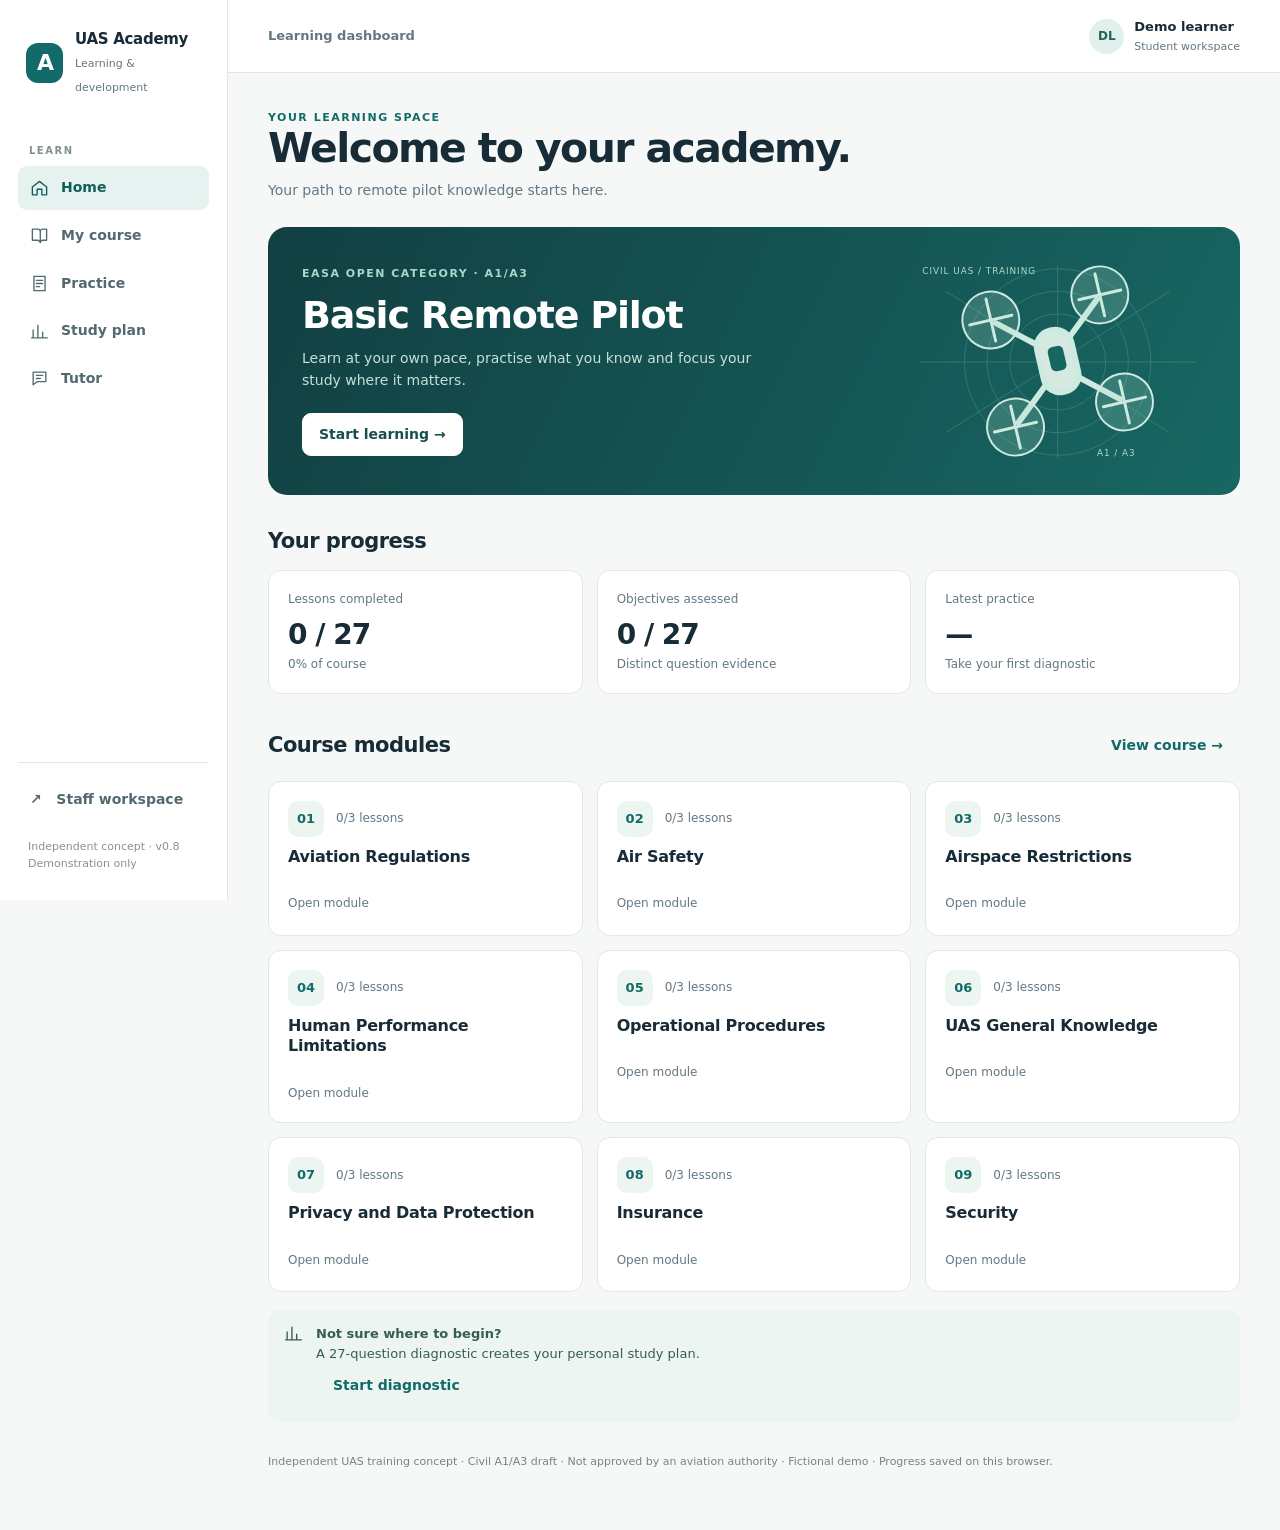
==== commit 84a61b55: "Redesign academy around a simple learner-first experience and separate staff workspace" ====
--- a/executive-demo/index.html
+++ b/executive-demo/index.html
@@ -1,42 +1,31 @@
-<!doctype html><html lang="en"><head><meta charset="utf-8"><meta name="viewport" content="width=device-width,initial-scale=1"><title>UAS Academy | Executive Demonstration</title><style>
-:root{--nav:#102938;--ink:#19384a;--muted:#607587;--line:#dce5eb;--teal:#147d81;--bg:#f3f6f8;--white:#fff}*{box-sizing:border-box}body{margin:0;font:14px/1.55 system-ui,-apple-system,BlinkMacSystemFont,'Segoe UI',sans-serif;color:var(--ink);background:var(--bg);display:grid;grid-template-columns:244px 1fr;min-height:100vh}aside{background:var(--nav);color:#bed0d9;height:100vh;position:sticky;top:0;overflow:auto;padding:23px 16px;display:flex;flex-direction:column}.brand{display:flex;gap:12px;align-items:center;margin:0 4px 28px}.logo{width:42px;height:42px;display:grid;place-items:center;border:1px solid #6dbdc0;border-radius:9px;color:#86d4d6;font-size:25px;font-weight:800}.brand strong{color:#fff;font-size:17px;letter-spacing:.09em;display:block}.brand small{font-size:9px;letter-spacing:.15em}.rolelabel{font-size:10px;font-weight:800;letter-spacing:.12em;margin:0 4px 6px}#role{width:100%;background:#254151;color:white;border-color:#42616d;margin-bottom:22px}nav{display:grid;gap:4px}nav button{background:transparent;color:#bed0d9;border:0;text-align:left;font-weight:500;padding:9px 11px;display:flex;gap:10px;align-items:center}nav button.active{background:#244d5b;color:white;box-shadow:inset 3px 0 #7fd2ce}nav button:hover{background:#254555}.navicon{width:20px;text-align:center;opacity:.85}aside footer{margin-top:auto;padding:24px 4px 0;font-size:11px;line-height:1.7}.workspace{min-width:0}header{padding:20px 30px;background:white;border-bottom:1px solid var(--line);display:flex;align-items:center;justify-content:space-between;gap:15px}header small{font-size:10px;letter-spacing:.15em;font-weight:700;color:var(--muted)}h1,h2,h3{margin:0 0 12px;line-height:1.25}h1{font-size:26px;margin:4px 0 0}h2{font-size:19px}h3{font-size:15px}.notice{background:#fff2d9;color:#765519;padding:9px 30px;font-size:11px;font-weight:650}main{padding:24px 30px;max-width:1500px;margin:auto}.hero{background:linear-gradient(120deg,#173b4b,#185866);border-radius:13px;padding:24px;color:white;margin:0 0 18px;display:flex;justify-content:space-between;gap:15px;align-items:center}.hero h2{font-size:24px;margin:0 0 6px}.hero p{color:#d8ecee;max-width:650px;margin:0 0 12px}.hero .tag{background:#ffffff20;color:white}.hero button{background:#fff;color:#184f5c;border-color:white}.grid{display:grid;grid-template-columns:repeat(auto-fit,minmax(170px,1fr));gap:14px;margin:0 0 18px}.card,article,details,form.panel{background:white;border:1px solid var(--line);border-radius:10px;padding:16px;margin:0 0 14px;box-shadow:0 2px 3px #10293805}.grid .card{margin:0}.metric{font-size:31px;font-weight:750;letter-spacing:-.04em;color:#174d5b;margin:3px 0}.muted,small{color:var(--muted)}.kicker{font-size:10px;font-weight:800;letter-spacing:.1em;text-transform:uppercase;color:var(--muted)}p{margin:5px 0 12px}button,input,select,textarea{font:inherit;padding:8px 12px;border:1px solid #bbccd5;border-radius:6px}button{background:var(--teal);color:white;border-color:var(--teal);cursor:pointer;font-weight:650}button.secondary{background:white;color:#26576a;border-color:#b8cbd8}button:hover{filter:brightness(.94)}button:disabled{opacity:.5;cursor:default}input,select,textarea{background:white;color:var(--ink);max-width:100%}textarea{min-height:80px;width:100%}label.field{display:block;font-weight:600;margin:0 0 11px}label.field input,label.field select,label.field textarea{display:block;width:100%;margin-top:4px}.formgrid{display:grid;grid-template-columns:repeat(auto-fit,minmax(180px,1fr));gap:12px}.row{display:flex;gap:9px;flex-wrap:wrap;align-items:center;margin:0 0 13px}.tablewrap{background:white;border:1px solid var(--line);border-radius:10px;overflow:auto;margin-bottom:18px}table{border-collapse:collapse;width:100%;text-align:left}th,td{padding:10px 13px;border-bottom:1px solid #e9eff2;vertical-align:top}th{font-size:10px;text-transform:uppercase;letter-spacing:.07em;background:#f7f9fb;color:var(--muted)}a{color:#0e7482;overflow-wrap:anywhere}.tag{display:inline-block;background:#e8eff4;color:#345a6a;border-radius:4px;padding:3px 7px;font-size:11px;font-weight:650}.tag.good{background:#e4f3ed;color:#236a56}.bar{height:7px;border-radius:5px;background:#e5edf1;overflow:hidden;margin:8px 0}.bar span{display:block;height:100%;background:#208b91}.warning{background:#fff5e2;color:#79581e;border-radius:7px;padding:12px}.lesson{border-left:3px solid #d6e3e7;padding:12px;margin:12px 0;background:#f9fbfc;border-radius:5px}.lesson p{max-width:950px}summary{font-weight:750;cursor:pointer}.choice{display:flex;align-items:flex-start;gap:8px;margin:7px 0;padding:8px;border:1px solid #e5ecf0;border-radius:5px}.choice input{margin-top:5px}.split{display:grid;grid-template-columns:1fr 1fr;gap:16px}.certificate{border:4px double #23576a;background:#fff;padding:45px 20px;text-align:center;margin-bottom:15px}.certificate h2{font-size:28px}.watermark{letter-spacing:.12em;color:#986c28;font-size:22px;font-weight:800}.toast{position:fixed;bottom:18px;right:18px;background:#173e4c;color:white;padding:12px 18px;border-radius:8px;max-width:90vw;box-shadow:0 3px 12px #0002;z-index:10}button:focus-visible,a:focus-visible,input:focus-visible,select:focus-visible{outline:3px solid #62bac3;outline-offset:2px}@media(max-width:780px){body{display:block}aside{position:static;height:auto;padding:14px}.brand{margin-bottom:10px}.rolelabel{margin-top:5px}#role{margin-bottom:8px}nav{display:flex;overflow:auto}nav button{white-space:nowrap}aside footer{display:none}header,main{padding:15px}.notice{padding:8px 15px}.hero{display:block;padding:17px}.split{display:block}h1{font-size:20px}}@media print{aside,header,.notice,button,form,.toast{display:none!important}body{display:block;background:white}main{padding:0}.certificate{margin-top:30px}}
-</style></head><body><aside><div class="brand"><div class="logo">A</div><div><strong>UAS ACADEMY</strong><small>TRAINING &amp; COMPETENCY</small></div></div><label class="rolelabel" for="role">DEMO WORKSPACE</label><select id="role"><option>Head of Training</option><option>Instructor</option><option>Student</option><option>Customer</option></select><nav id="nav"></nav><footer>Independent proposal for TEKEVER<br>Executive preview v0.7 · Civil training<br>Not an official TEKEVER product</footer></aside><section class="workspace"><header><div><small>ACADEMY / EXECUTIVE DEMONSTRATION</small><h1 id="heading">Academy overview</h1></div><button id="export" class="secondary">Export workspace</button></header><div class="notice">DEMO ONLY · All people and results are fictional · No official accreditation · Do not enter real or restricted data</div><main id="main"></main></section><script id="academy-data" type="application/json">{"course": {"id": "UAS-EU-OPEN-001", "version": "0.1.0", "title": "Basic Remote Pilot — A1/A3", "status": "DRAFT / PREPARATORY ONLY", "language": "en", "minutes": 480, "passMark": 75, "examQuestions": 40, "modules": [{"id": "UAS-010", "title": "Aviation Regulations", "minutes": 75, "reference": "AMC1 UAS.OPEN.020(4)(b) and UAS.OPEN.040(3), subject (c)", "lessons": [{"id": "UAS-010-01", "title": "Regulatory structure", "objective": "Distinguish EU rules, national implementation and EASA guidance.", "content": "Regulation 2019/947 governs UAS operations and pilot competence; 2019/945 governs product requirements and classes. EASA publishes AMC and GM. National authorities implement rules and publish local constraints. Check the current legal text before relying on training material."}, {"id": "UAS-010-02", "title": "Open category and classes", "objective": "Differentiate A1, A2 and A3 and identify applicable aircraft class and pilot competence.", "content": "Open operations are low risk and subject to conditions including visual line of sight, height limits and restrictions on people. A1, A2 and A3 have different limitations. Class marking, mass and intended operation determine the applicable conditions. A1/A3 training is not a blanket permission to fly any drone anywhere."}, {"id": "UAS-010-03", "title": "Responsibilities and reporting", "objective": "Distinguish operator and remote pilot responsibilities, registration and reporting.", "content": "The operator manages compliance and registration where required. The remote pilot must be competent for the intended operation and comply with relevant limitations. Establish which occurrence reporting obligations apply; record and report safety events through the appropriate channels."}]}, {"id": "UAS-020", "title": "Air Safety", "minutes": 60, "reference": "AMC1 UAS.OPEN.020(4)(b) and UAS.OPEN.040(3), subject (a)", "lessons": [{"id": "UAS-020-01", "title": "Safety decisions", "objective": "Recognise unsafe conditions, unsafe conduct and the need to stop.", "content": "The pilot should consider the aircraft, environment and personal readiness before operating. If safety cannot be maintained, do not start or discontinue the operation safely. Do not transport dangerous goods under the Open category."}, {"id": "UAS-020-02", "title": "People and other aircraft", "objective": "Recognise uninvolved people, assemblies, and the duty to avoid collision.", "content": "Keep the operation within applicable limits around people and property. Open operations must not fly over assemblies of people. Give way to other aircraft; do not continue if the operation creates a risk to other airspace users."}, {"id": "UAS-020-03", "title": "Visual observation", "objective": "Explain VLOS, observation and awareness of the surrounding area.", "content": "Visual line of sight requires continuous unaided visual contact sufficient to control the aircraft relative to people, obstacles and other aircraft. An observer may assist under applicable conditions, but the remote pilot remains responsible. Explain relevant risks to involved participants."}]}, {"id": "UAS-030", "title": "Airspace Restrictions", "minutes": 45, "reference": "AMC1 UAS.OPEN.020(4)(b) and UAS.OPEN.040(3), subject (b)", "lessons": [{"id": "UAS-030-01", "title": "Geographical zones", "objective": "Identify the purpose of UAS geographical zones and their conditions.", "content": "Member States may restrict, prohibit or facilitate UAS operations in defined areas. A zone may specify additional conditions or an authorization requirement. An Open category proof of completion does not remove local airspace restrictions."}, {"id": "UAS-030-02", "title": "Authoritative information", "objective": "Locate current information from national authorities and distinguish it from informal maps.", "content": "Use the official national source for current geographical zones and applicable restrictions. Check the validity and time of information; an old screenshot or commercial map alone may not be sufficient."}, {"id": "UAS-030-03", "title": "Geo-awareness", "objective": "Explain the limitations of geo-awareness functions.", "content": "Geo-awareness may alert a pilot to geographical restrictions based on loaded data. Data may be incomplete or outdated. It is an aid to awareness, not an authorization or substitute for current official information."}]}, {"id": "UAS-040", "title": "Human Performance Limitations", "minutes": 45, "reference": "AMC1 UAS.OPEN.020(4)(b) and UAS.OPEN.040(3), subject (d)", "lessons": [{"id": "UAS-040-01", "title": "Fitness to operate", "objective": "Recognise effects of fatigue, illness, substances and medication.", "content": "Fatigue, alcohol, illness and certain medicines may impair attention, reaction time and judgement. Do not operate when unfit. Seek appropriate medical advice where necessary."}, {"id": "UAS-040-02", "title": "Perception and workload", "objective": "Recognise limits in distance, height, speed and orientation estimation.", "content": "Small aircraft can be difficult to see, and visual cues vary with lighting, contrast and distance. High workload can reduce the ability to detect hazards. Keep tasks manageable and avoid distractions."}, {"id": "UAS-040-03", "title": "Situational awareness", "objective": "Explain how environmental conditions affect awareness, including at night.", "content": "Maintain an accurate understanding of the aircraft, environment and other airspace users. Reduced lighting and glare can make hazards harder to perceive. Apply applicable night-operation conditions and stop if safe awareness cannot be maintained."}]}, {"id": "UAS-050", "title": "Operational Procedures", "minutes": 90, "reference": "AMC1 UAS.OPEN.020(4)(b) and UAS.OPEN.040(3), subject (e)", "lessons": [{"id": "UAS-050-01", "title": "Pre-operation planning", "objective": "Identify the need to assess weather, site, equipment and persons before a civilian flight.", "content": "Review applicable restrictions, weather and the manufacturer instructions before deciding whether the intended civilian operation is safe. Consider obstacles, uninvolved people, equipment condition and the suitability of the area."}, {"id": "UAS-050-02", "title": "Normal and abnormal situations", "objective": "Distinguish normal, contingency and emergency procedures in approved instructions.", "content": "The manufacturer instructions and applicable operator procedures define how to manage abnormal events. Understand when the operation must be discontinued and when to seek help. Prioritise safety of people and other aircraft over completing the task."}, {"id": "UAS-050-03", "title": "Post-operation records", "objective": "Explain the purpose of defect reporting, maintenance and flight records.", "content": "Record relevant activity and defects as required. Do not return defective equipment to service without appropriate action. Follow the applicable maintenance and occurrence reporting requirements."}]}, {"id": "UAS-060", "title": "UAS General Knowledge", "minutes": 75, "reference": "AMC1 UAS.OPEN.020(4)(b) and UAS.OPEN.040(3), subject (f)", "lessons": [{"id": "UAS-060-01", "title": "Aircraft and basic flight", "objective": "Identify major aircraft components and factors affecting flight.", "content": "A UAS includes the unmanned aircraft and the equipment needed to control it remotely. Aircraft designs differ. Mass, wind, temperature and energy reserves can affect performance. Use the manufacturer limitations for the specific civilian aircraft."}, {"id": "UAS-060-02", "title": "Control and automation", "objective": "Explain the role and limitations of command and control and automatic functions.", "content": "A command-and-control link supports communication between the remote pilot station and aircraft. Automation does not remove pilot responsibility. Familiarisation with the user manual is necessary to understand limitations, alerts and safe use."}, {"id": "UAS-060-03", "title": "Equipment care", "objective": "Recognise battery, rotor and maintenance hazards and the purpose of technical features.", "content": "Rotating parts and damaged batteries can cause injury. Follow manufacturer guidance on handling, charging, storage and maintenance. Remote identification and geo-awareness have distinct purposes; neither replaces regulatory compliance."}]}, {"id": "UAS-070", "title": "Privacy and Data Protection", "minutes": 30, "reference": "AMC1 UAS.OPEN.020(4)(b) and UAS.OPEN.040(3), subject (g)", "lessons": [{"id": "UAS-070-01", "title": "Privacy risks", "objective": "Recognise when images or other data can affect personal privacy.", "content": "Drone sensors can capture identifiable people, locations and other sensitive information. Consider whether collection is necessary and lawful; avoid unnecessary collection."}, {"id": "UAS-070-02", "title": "Data protection principles", "objective": "Identify core GDPR principles and distinguish them from aviation authorization.", "content": "Where GDPR applies, personal data processing must have a lawful basis and comply with purpose limitation, minimisation, accuracy, retention and security principles. Permission to fly is not automatically permission to collect personal data."}, {"id": "UAS-070-03", "title": "Responsible records", "objective": "Explain access, retention and disclosure responsibilities.", "content": "Restrict access to personal information and retain it only as justified. Follow organisational procedures and applicable law for disclosure, deletion and rights requests."}]}, {"id": "UAS-080", "title": "Insurance", "minutes": 30, "reference": "AMC1 UAS.OPEN.020(4)(b) and UAS.OPEN.040(3), subject (h)", "lessons": [{"id": "UAS-080-01", "title": "Liability", "objective": "Explain the difference between legal liability and insurance.", "content": "An operator may be liable for damage arising from an operation. Insurance may cover specified risks, subject to policy terms. Liability does not disappear simply because an aircraft is insured."}, {"id": "UAS-080-02", "title": "Applicable requirements", "objective": "Recognise EU and national insurance requirements may vary.", "content": "Insurance requirements depend on the operation, applicable legislation and jurisdiction. Confirm current requirements with the relevant authority or qualified insurer rather than assuming the same rules apply everywhere."}, {"id": "UAS-080-03", "title": "Coverage verification", "objective": "Identify why coverage and exclusions need review.", "content": "Before operation, verify that any required insurance is valid and appropriate for the intended activity. Check policy dates, scope and exclusions. Keep evidence where required."}]}, {"id": "UAS-090", "title": "Security", "minutes": 30, "reference": "AMC1 UAS.OPEN.020(4)(b) and UAS.OPEN.040(3), subject (i)", "lessons": [{"id": "UAS-090-01", "title": "Safety and security", "objective": "Distinguish accidental safety hazards from deliberate interference or misuse.", "content": "Safety focuses on accidental harm; security addresses intentional threats and misuse. Both can overlap. Report security concerns through authorised channels and follow applicable procedures."}, {"id": "UAS-090-02", "title": "Information protection", "objective": "Recognise the need to protect accounts, records and equipment access.", "content": "Use authorised accounts, protect credentials, limit access to those with a legitimate need and report suspected compromise. Do not upload protected information to unapproved services."}, {"id": "UAS-090-03", "title": "National requirements", "objective": "Recognise that security restrictions can differ between jurisdictions.", "content": "National security rules may impose additional conditions on civilian UAS activities, including access to certain areas or data. Verify local requirements and obtain any necessary permissions before operating."}]}], "questions": [{"id": "Q-010-01", "objective": "UAS-010-01", "prompt": "Which EU regulation primarily governs UAS operations?", "options": ["2019/947", "2019/945 only", "GDPR only", "Annex 19 only"], "correct": 0, "explanation": "2019/947. Review Regulatory structure."}, {"id": "Q-010-02", "objective": "UAS-010-01", "prompt": "What does 2019/945 principally address?", "options": ["UAS product requirements and classes", "Personal data retention", "All national maps", "Pilot medical certificates"], "correct": 0, "explanation": "UAS product requirements and classes. Review Regulatory structure."}, {"id": "Q-010-03", "objective": "UAS-010-02", "prompt": "Does A1/A3 proof authorize every Open operation?", "options": ["No, applicable aircraft and operational conditions still apply", "Yes, without limitation", "Yes, in every geographical zone", "Only if insured"], "correct": 0, "explanation": "No, applicable aircraft and operational conditions still apply. Review Open category and classes."}, {"id": "Q-010-04", "objective": "UAS-010-03", "prompt": "Who must comply with the operational limitations during a flight?", "options": ["The remote pilot", "Only the manufacturer", "Only an insurer", "Only the authority"], "correct": 0, "explanation": "The remote pilot. Review Responsibilities and reporting."}, {"id": "Q-010-05", "objective": "UAS-010-03", "prompt": "What should an operator do about applicable occurrence reporting?", "options": ["Use the required reporting channels", "Delete all records", "Wait for a customer request", "Report only equipment purchases"], "correct": 0, "explanation": "Use the required reporting channels. Review Responsibilities and reporting."}, {"id": "Q-010-06", "objective": "UAS-010-01", "prompt": "Which document provides acceptable means of compliance and guidance?", "options": ["EASA AMC and GM", "An insurance receipt", "A sales brochure", "A social media post"], "correct": 0, "explanation": "EASA AMC and GM. Review Regulatory structure."}, {"id": "Q-020-01", "objective": "UAS-020-01", "prompt": "What if safety cannot be maintained before a flight?", "options": ["Do not commence", "Continue to meet the schedule", "Rely solely on automation", "Ignore the concern"], "correct": 0, "explanation": "Do not commence. Review Safety decisions."}, {"id": "Q-020-02", "objective": "UAS-020-02", "prompt": "May Open category operations fly over assemblies of people?", "options": ["No", "Always", "Only with a camera", "Always below the height limit"], "correct": 0, "explanation": "No. Review People and other aircraft."}, {"id": "Q-020-03", "objective": "UAS-020-02", "prompt": "Who has priority when other aircraft create a conflict?", "options": ["Other aircraft must be given way to", "The drone always", "The smallest aircraft always", "The aircraft recording video"], "correct": 0, "explanation": "Other aircraft must be given way to. Review People and other aircraft."}, {"id": "Q-020-04", "objective": "UAS-020-03", "prompt": "What does VLOS require?", "options": ["Adequate continuous unaided visual contact", "Only a live video feed", "A flight log after landing", "A GPS map alone"], "correct": 0, "explanation": "Adequate continuous unaided visual contact. Review Visual observation."}, {"id": "Q-020-05", "objective": "UAS-020-03", "prompt": "Does an observer remove the remote pilot’s responsibilities?", "options": ["No", "Yes, entirely", "Only on weekends", "Only with insurance"], "correct": 0, "explanation": "No. Review Visual observation."}, {"id": "Q-030-01", "objective": "UAS-030-01", "prompt": "What can a geographical zone impose?", "options": ["Additional restrictions or conditions", "Automatic worldwide permission", "A replacement pilot licence", "An insurance refund"], "correct": 0, "explanation": "Additional restrictions or conditions. Review Geographical zones."}, {"id": "Q-030-02", "objective": "UAS-030-02", "prompt": "Which source should be checked for current restrictions?", "options": ["The official national source", "An old screenshot", "A forum comment", "A manufacturer advertisement"], "correct": 0, "explanation": "The official national source. Review Authoritative information."}, {"id": "Q-030-03", "objective": "UAS-030-03", "prompt": "Does a geo-awareness alert grant authorization?", "options": ["No", "Yes", "Only if the battery is full", "Only for A3"], "correct": 0, "explanation": "No. Review Geo-awareness."}, {"id": "Q-030-04", "objective": "UAS-030-01", "prompt": "Can a valid A1/A3 proof override a prohibited zone?", "options": ["No", "Yes", "Only if the pilot is experienced", "Only if flying slowly"], "correct": 0, "explanation": "No. Review Geographical zones."}, {"id": "Q-040-01", "objective": "UAS-040-01", "prompt": "How can fatigue affect performance?", "options": ["It can impair attention and judgement", "It improves vision", "It eliminates workload", "It guarantees accuracy"], "correct": 0, "explanation": "It can impair attention and judgement. Review Fitness to operate."}, {"id": "Q-040-02", "objective": "UAS-040-01", "prompt": "What should an unfit pilot do?", "options": ["Not operate", "Fly faster", "Rely on the camera alone", "Ignore the symptoms"], "correct": 0, "explanation": "Not operate. Review Fitness to operate."}, {"id": "Q-040-03", "objective": "UAS-040-02", "prompt": "Why can distance estimation be difficult?", "options": ["Lighting, contrast and size affect visual cues", "Distance is always obvious", "GPS eliminates human limitations", "Insurance improves perception"], "correct": 0, "explanation": "Lighting, contrast and size affect visual cues. Review Perception and workload."}, {"id": "Q-040-04", "objective": "UAS-040-03", "prompt": "What can reduced lighting affect?", "options": ["Detection of hazards", "Only billing", "Only battery brand", "Only registration"], "correct": 0, "explanation": "Detection of hazards. Review Situational awareness."}, {"id": "Q-050-01", "objective": "UAS-050-01", "prompt": "Which information belongs in a pre-operation review?", "options": ["Weather, restrictions, site and equipment condition", "Only the date", "Only the price of the drone", "Only the pilot’s name"], "correct": 0, "explanation": "Weather, restrictions, site and equipment condition. Review Pre-operation planning."}, {"id": "Q-050-02", "objective": "UAS-050-02", "prompt": "What should guide handling of abnormal situations?", "options": ["Applicable procedures and manufacturer instructions", "Internet rumours", "A marketing brochure", "A random guess"], "correct": 0, "explanation": "Applicable procedures and manufacturer instructions. Review Normal and abnormal situations."}, {"id": "Q-050-03", "objective": "UAS-050-02", "prompt": "What takes priority over completing a task?", "options": ["Safety of people and other aircraft", "Keeping a schedule", "Recording more video", "Avoiding paperwork"], "correct": 0, "explanation": "Safety of people and other aircraft. Review Normal and abnormal situations."}, {"id": "Q-050-04", "objective": "UAS-050-03", "prompt": "What should happen to a significant equipment defect?", "options": ["Record it and follow appropriate corrective procedures", "Hide it", "Delete the flight record", "Ignore it if the aircraft looks new"], "correct": 0, "explanation": "Record it and follow appropriate corrective procedures. Review Post-operation records."}, {"id": "Q-050-05", "objective": "UAS-050-03", "prompt": "What is a purpose of flight records?", "options": ["Traceability and safety monitoring", "To replace all qualifications", "To authorize any airspace", "To override restrictions"], "correct": 0, "explanation": "Traceability and safety monitoring. Review Post-operation records."}, {"id": "Q-050-06", "objective": "UAS-050-01", "prompt": "Is the weather alone sufficient for deciding to fly?", "options": ["No, other relevant conditions must also be considered", "Yes, always", "Yes, if sunny", "Yes, if insured"], "correct": 0, "explanation": "No, other relevant conditions must also be considered. Review Pre-operation planning."}, {"id": "Q-060-01", "objective": "UAS-060-01", "prompt": "What can affect aircraft performance?", "options": ["Mass and environmental conditions", "Only paint colour", "Only the operator’s surname", "Only a registration number"], "correct": 0, "explanation": "Mass and environmental conditions. Review Aircraft and basic flight."}, {"id": "Q-060-02", "objective": "UAS-060-02", "prompt": "What is the purpose of a C2 link?", "options": ["Communication for control of the unmanned aircraft", "Insurance payment", "Data deletion", "Issuing licences"], "correct": 0, "explanation": "Communication for control of the unmanned aircraft. Review Control and automation."}, {"id": "Q-060-03", "objective": "UAS-060-02", "prompt": "Does automation remove pilot responsibility?", "options": ["No", "Yes", "Only for expensive aircraft", "Only on sunny days"], "correct": 0, "explanation": "No. Review Control and automation."}, {"id": "Q-060-04", "objective": "UAS-060-03", "prompt": "What should guide battery handling?", "options": ["Manufacturer safety instructions", "Random online advice", "The aircraft colour", "The insurance policy alone"], "correct": 0, "explanation": "Manufacturer safety instructions. Review Equipment care."}, {"id": "Q-060-05", "objective": "UAS-060-03", "prompt": "What is the correct approach to technical safety features?", "options": ["Understand their functions and limitations", "Assume they grant authorization", "Ignore all alerts", "Treat all models as identical"], "correct": 0, "explanation": "Understand their functions and limitations. Review Equipment care."}, {"id": "Q-070-01", "objective": "UAS-070-01", "prompt": "Can imagery of identifiable people involve personal data?", "options": ["Yes", "Never", "Only when printed", "Only if taken indoors"], "correct": 0, "explanation": "Yes. Review Privacy risks."}, {"id": "Q-070-02", "objective": "UAS-070-02", "prompt": "Which is a GDPR principle?", "options": ["Data minimisation", "Unlimited collection", "Indefinite retention by default", "Public access to all records"], "correct": 0, "explanation": "Data minimisation. Review Data protection principles."}, {"id": "Q-070-03", "objective": "UAS-070-02", "prompt": "Does permission to fly automatically permit personal data collection?", "options": ["No", "Yes", "Only if the camera is small", "Only if the drone is new"], "correct": 0, "explanation": "No. Review Data protection principles."}, {"id": "Q-070-04", "objective": "UAS-070-03", "prompt": "How should personal records be handled?", "options": ["Limit access and retention as justified", "Share publicly by default", "Keep forever by default", "Ignore deletion requirements"], "correct": 0, "explanation": "Limit access and retention as justified. Review Responsible records."}, {"id": "Q-080-01", "objective": "UAS-080-01", "prompt": "Does insurance eliminate legal liability?", "options": ["No", "Yes", "Only for A1", "Only for A3"], "correct": 0, "explanation": "No. Review Liability."}, {"id": "Q-080-02", "objective": "UAS-080-02", "prompt": "Can insurance requirements vary by jurisdiction?", "options": ["Yes", "No, never", "Only by aircraft colour", "Only by time of day"], "correct": 0, "explanation": "Yes. Review Applicable requirements."}, {"id": "Q-080-03", "objective": "UAS-080-03", "prompt": "What should be checked in an insurance policy?", "options": ["Validity, scope and exclusions", "Logo only", "Font only", "Aircraft colour only"], "correct": 0, "explanation": "Validity, scope and exclusions. Review Coverage verification."}, {"id": "Q-090-01", "objective": "UAS-090-01", "prompt": "What is a security concern?", "options": ["Deliberate unauthorized interference or misuse", "Only accidental weather changes", "Only natural wear", "Only a routine invoice"], "correct": 0, "explanation": "Deliberate unauthorized interference or misuse. Review Safety and security."}, {"id": "Q-090-02", "objective": "UAS-090-02", "prompt": "How should protected information be handled?", "options": ["Use approved services and authorised access", "Upload it anywhere", "Share credentials openly", "Publish all records"], "correct": 0, "explanation": "Use approved services and authorised access. Review Information protection."}, {"id": "Q-090-03", "objective": "UAS-090-03", "prompt": "Can national security rules add conditions to civilian UAS activities?", "options": ["Yes", "No", "Only for toy aircraft", "Only if a camera is absent"], "correct": 0, "explanation": "Yes. Review National requirements."}], "sources": {"EU947": "https://eur-lex.europa.eu/eli/reg_impl/2019/947/", "EU945": "https://eur-lex.europa.eu/eli/reg_del/2019/945/", "EASA": "https://www.easa.europa.eu/en/regulations/unmanned-aircraft-systems-uas", "ANAC": "https://rp.anac.pt", "ANAC_POLICY": "https://www.anac.pt/vPT/Generico/drones/categoria_aberta/formacao_exames_certificados/Paginas/Formacao_ExameseCertificados.aspx", "AT": "https://www.dronespace.at/", "ICAO": "https://www.icao.int/UA/UASToolkit/Narrative-Training", "ICAO6": "https://store.icao.int/en/annex-6-operation-of-aircraft-part-iv-remotely-piloted-aircraft-systems", "NATO": "https://quicksearch.dla.mil/qsdocdetails.aspx?ident_number=277342", "NATO_POLICY": "https://www.nato.int/en/what-we-do/deterrence-and-defence/standardization", "UK": "https://www.caa.co.uk/data-and-publications/publications/documents/content/cap-722b/", "EU1139": "https://eur-lex.europa.eu/eli/reg/2018/1139/oj/eng", "GDPR": "https://eur-lex.europa.eu/eli/reg/2016/679/oj", "ANAC_CATALOGUE": "https://rp.anac.pt/course/index.php?categoryid=2&lang=en", "AT_COURSE": "https://online-kurs.dronespace.at/einstieg/"}}, "master": {"version": "0.3.0", "research_date": "2026-11-24", "status": "PARTIAL DRAFT — not approved; not exhaustive", "sources": [{"authority": "EASA", "title": "Easy Access Rules UAS", "edition": "2026-06", "url": "https://www.easa.europa.eu/en/document-library/easy-access-rules/online-publications/easy-access-rules-unmanned-aircraft-systems?erules-id=ERULES-1963177438-19528", "rights_note": "Public; original academy objectives; no verbatim extraction", "id": "EU-01"}, {"authority": "EASA", "title": "Appendix 1, Attachment A", "edition": "2026-06", "url": "https://www.easa.europa.eu/en/document-library/easy-access-rules/online-publications/easy-access-rules-unmanned-aircraft-systems?erules-id=ERULES-1963177438-17416", "rights_note": "Public; original academy objectives", "id": "EU-02"}, {"authority": "EASA", "title": "UAS.SPEC.050 AMC", "edition": "2026-06", "url": "https://www.easa.europa.eu/en/document-library/easy-access-rules/online-publications/easy-access-rules-unmanned-aircraft-systems?erules-id=ERULES-1963177438-15602", "rights_note": "Public; detailed mapping pending", "id": "EU-03"}, {"authority": "FAA", "title": "FAA-S-ACS-10B", "edition": "2021-04", "url": "https://www.faa.gov/training_testing/testing/acs/uas_acs.pdf", "rights_note": "Public; selected official IDs and academy paraphrases", "id": "US-01"}, {"authority": "Transport Canada", "title": "TP 15263", "edition": "2025", "url": "https://tc.canada.ca/en/aviation/publications/knowledge-requirements-pilots-remotely-piloted-aircraft-systems-250-g-including-150-kg-basic-advanced-operations-tp-15263", "rights_note": "Public; section-level map; commercial reproduction rights not established", "id": "CA-01"}, {"authority": "Transport Canada", "title": "TP 15530", "edition": "2025", "url": "https://tc.canada.ca/en/aviation/publications/knowledge-requirements-pilots-remotely-piloted-aircraft-systems-level-1-complex-operations-tp-15530", "rights_note": "Public; section-level map; commercial reproduction rights not established", "id": "CA-02"}, {"authority": "UK CAA", "title": "AMC1 Article 8(2), Appendix B", "edition": "2026-09", "url": "https://regulatorylibrary.caa.co.uk/2019-947/Content/Article%208/AMC1%20Article%208%202%20Remote%20Pilot.htm", "rights_note": "Public; subject-level map; Appendix B item mapping pending", "id": "UK-01"}, {"authority": "CAAS", "title": "AC 101-4-1 Rev 5", "edition": "2026-01-09", "url": "https://isomer-user-content.by.gov.sg/175/ad93a464-6a03-4c61-afa6-013180fb1277/ac-101-4-1(5)-unmanned-aircraft-pilot-licence-(uapl)_cleaned.pdf", "rights_note": "Public; selected official IDs and academy paraphrases", "id": "SG-01"}, {"authority": "CAAS", "title": "AC 101-3-1 Rev 5", "edition": "2026-09-01", "url": "https://www.caas.gov.sg/resources/regulatory-requirements-and-guidelines/unmanned-aircraft/", "rights_note": "Public register; detailed LMS mapping pending", "id": "SG-02"}, {"authority": "ICAO", "title": "Doc 9868 PANS-TRG", "edition": "Edition to verify", "url": "https://store.icao.int/en/procedures-for-air-navigation-services-training-doc-9868", "rights_note": "Controlled publication; authorized copy required", "id": "ICAO-01"}, {"authority": "NATO", "title": "STANAG 4670", "edition": "Edition to verify", "url": "https://quicksearch.dla.mil/qsdocdetails.aspx?ident_number=277342", "rights_note": "Register only; authorized access and review required", "id": "NATO-01"}, {"authority": "CASA", "title": "RePL training provider guidance", "edition": "Edition to verify", "url": "https://www.casa.gov.au/drones/remotely-piloted-aircraft-operators-certificate/become-training-provider", "rights_note": "Public reference; detailed mapping pending", "id": "AU-01"}], "subjects": {"010": "Air Law", "021": "Aircraft General Knowledge", "031": "Mass & Balance", "032": "Performance", "040": "Human Performance", "050": "Meteorology", "061": "Navigation", "070": "Operational Procedures", "081": "Principles of Flight", "090": "Communications", "110": "Safety Management", "120": "Airspace Integration", "130": "Privacy & Data Protection", "150": "Information Security", "160": "Insurance"}, "programs": [{"id": "UAS-EU-OPEN-001", "title": "EASA A1/A3", "status": "introductory lessons and practice", "official_exam_min_questions": 40, "official_pass_percent": 75, "notes": "Not an approved course."}, {"id": "EU-A2", "title": "EASA A2", "status": "partial draft mapping only", "official_exam_min_questions": 30, "official_pass_percent": 75, "notes": "A2 practical self-training and declaration are separate."}, {"id": "EU-STS01", "title": "EASA STS-01", "status": "partial draft mapping only", "official_exam_min_questions": 40, "official_pass_percent": 75, "notes": "STS: reduced minimum 30 for eligible A2 holders; practical accreditation separate."}, {"id": "EU-STS02", "title": "EASA STS-02", "status": "partial draft mapping only", "official_exam_min_questions": 40, "official_pass_percent": 75, "notes": "STS: reduced minimum 30 for eligible A2 holders; practical accreditation separate."}, {"id": "US-P107", "title": "FAA Part 107", "status": "partial draft mapping only", "official_exam_min_questions": null, "official_pass_percent": null, "notes": "Not an approved course."}, {"id": "SG-UAPL", "title": "Singapore UAPL", "status": "partial draft mapping only", "official_exam_min_questions": 50, "official_pass_percent": 75, "notes": "Not an approved course."}, {"id": "CA-BASIC", "title": "Canada Basic", "status": "partial draft mapping only", "official_exam_min_questions": null, "official_pass_percent": null, "notes": "Not an approved course."}, {"id": "CA-ADV", "title": "Canada Advanced", "status": "partial draft mapping only", "official_exam_min_questions": null, "official_pass_percent": null, "notes": "Not an approved course."}, {"id": "CA-COMPLEX", "title": "Canada Level 1 Complex", "status": "partial draft mapping only", "official_exam_min_questions": null, "official_pass_percent": null, "notes": "Not an approved course."}, {"id": "UK-RPC1", "title": "UK RPC Level 1", "status": "partial draft mapping only", "official_exam_min_questions": null, "official_pass_percent": null, "notes": "Not an approved course."}, {"id": "UK-RPC2", "title": "UK RPC Level 2", "status": "partial draft mapping only", "official_exam_min_questions": null, "official_pass_percent": null, "notes": "Not an approved course."}, {"id": "UK-RPC3", "title": "UK RPC Level 3", "status": "partial draft mapping only", "official_exam_min_questions": null, "official_pass_percent": null, "notes": "Not an approved course."}], "objectives": [{"id": "UAS-010-01", "subject_code": "010", "subject": "Air Law", "objective": "Distinguish EU rules, national implementation and EASA guidance.", "source_id": "EU-01", "source_locator": "AMC1 UAS.OPEN.020(4)(b) and UAS.OPEN.040(3), subject (c)", "official_code": null, "mapping_type": "academy_draft", "course_ids": ["UAS-EU-OPEN-001"], "lesson_ids": ["UAS-010-01"], "question_ids": ["Q-010-01", "Q-010-02", "Q-010-06"], "language": "en", "review_status": "pending", "version": 1}, {"id": "UAS-010-02", "subject_code": "010", "subject": "Air Law", "objective": "Differentiate A1, A2 and A3 and identify applicable aircraft class and pilot competence.", "source_id": "EU-01", "source_locator": "AMC1 UAS.OPEN.020(4)(b) and UAS.OPEN.040(3), subject (c)", "official_code": null, "mapping_type": "academy_draft", "course_ids": ["UAS-EU-OPEN-001"], "lesson_ids": ["UAS-010-02"], "question_ids": ["Q-010-03"], "language": "en", "review_status": "pending", "version": 1}, {"id": "UAS-010-03", "subject_code": "010", "subject": "Air Law", "objective": "Distinguish operator and remote pilot responsibilities, registration and reporting.", "source_id": "EU-01", "source_locator": "AMC1 UAS.OPEN.020(4)(b) and UAS.OPEN.040(3), subject (c)", "official_code": null, "mapping_type": "academy_draft", "course_ids": ["UAS-EU-OPEN-001"], "lesson_ids": ["UAS-010-03"], "question_ids": ["Q-010-04", "Q-010-05"], "language": "en", "review_status": "pending", "version": 1}, {"id": "UAS-020-01", "subject_code": "110", "subject": "Safety Management", "objective": "Recognise unsafe conditions, unsafe conduct and the need to stop.", "source_id": "EU-01", "source_locator": "AMC1 UAS.OPEN.020(4)(b) and UAS.OPEN.040(3), subject (a)", "official_code": null, "mapping_type": "academy_draft", "course_ids": ["UAS-EU-OPEN-001"], "lesson_ids": ["UAS-020-01"], "question_ids": ["Q-020-01"], "language": "en", "review_status": "pending", "version": 1}, {"id": "UAS-020-02", "subject_code": "110", "subject": "Safety Management", "objective": "Recognise uninvolved people, assemblies, and the duty to avoid collision.", "source_id": "EU-01", "source_locator": "AMC1 UAS.OPEN.020(4)(b) and UAS.OPEN.040(3), subject (a)", "official_code": null, "mapping_type": "academy_draft", "course_ids": ["UAS-EU-OPEN-001"], "lesson_ids": ["UAS-020-02"], "question_ids": ["Q-020-02", "Q-020-03"], "language": "en", "review_status": "pending", "version": 1}, {"id": "UAS-020-03", "subject_code": "110", "subject": "Safety Management", "objective": "Explain VLOS, observation and awareness of the surrounding area.", "source_id": "EU-01", "source_locator": "AMC1 UAS.OPEN.020(4)(b) and UAS.OPEN.040(3), subject (a)", "official_code": null, "mapping_type": "academy_draft", "course_ids": ["UAS-EU-OPEN-001"], "lesson_ids": ["UAS-020-03"], "question_ids": ["Q-020-04", "Q-020-05"], "language": "en", "review_status": "pending", "version": 1}, {"id": "UAS-030-01", "subject_code": "120", "subject": "Airspace Integration", "objective": "Identify the purpose of UAS geographical zones and their conditions.", "source_id": "EU-01", "source_locator": "AMC1 UAS.OPEN.020(4)(b) and UAS.OPEN.040(3), subject (b)", "official_code": null, "mapping_type": "academy_draft", "course_ids": ["UAS-EU-OPEN-001"], "lesson_ids": ["UAS-030-01"], "question_ids": ["Q-030-01", "Q-030-04"], "language": "en", "review_status": "pending", "version": 1}, {"id": "UAS-030-02", "subject_code": "120", "subject": "Airspace Integration", "objective": "Locate current information from national authorities and distinguish it from informal maps.", "source_id": "EU-01", "source_locator": "AMC1 UAS.OPEN.020(4)(b) and UAS.OPEN.040(3), subject (b)", "official_code": null, "mapping_type": "academy_draft", "course_ids": ["UAS-EU-OPEN-001"], "lesson_ids": ["UAS-030-02"], "question_ids": ["Q-030-02"], "language": "en", "review_status": "pending", "version": 1}, {"id": "UAS-030-03", "subject_code": "120", "subject": "Airspace Integration", "objective": "Explain the limitations of geo-awareness functions.", "source_id": "EU-01", "source_locator": "AMC1 UAS.OPEN.020(4)(b) and UAS.OPEN.040(3), subject (b)", "official_code": null, "mapping_type": "academy_draft", "course_ids": ["UAS-EU-OPEN-001"], "lesson_ids": ["UAS-030-03"], "question_ids": ["Q-030-03"], "language": "en", "review_status": "pending", "version": 1}, {"id": "UAS-040-01", "subject_code": "040", "subject": "Human Performance", "objective": "Recognise effects of fatigue, illness, substances and medication.", "source_id": "EU-01", "source_locator": "AMC1 UAS.OPEN.020(4)(b) and UAS.OPEN.040(3), subject (d)", "official_code": null, "mapping_type": "academy_draft", "course_ids": ["UAS-EU-OPEN-001"], "lesson_ids": ["UAS-040-01"], "question_ids": ["Q-040-01", "Q-040-02"], "language": "en", "review_status": "pending", "version": 1}, {"id": "UAS-040-02", "subject_code": "040", "subject": "Human Performance", "objective": "Recognise limits in distance, height, speed and orientation estimation.", "source_id": "EU-01", "source_locator": "AMC1 UAS.OPEN.020(4)(b) and UAS.OPEN.040(3), subject (d)", "official_code": null, "mapping_type": "academy_draft", "course_ids": ["UAS-EU-OPEN-001"], "lesson_ids": ["UAS-040-02"], "question_ids": ["Q-040-03"], "language": "en", "review_status": "pending", "version": 1}, {"id": "UAS-040-03", "subject_code": "040", "subject": "Human Performance", "objective": "Explain how environmental conditions affect awareness, including at night.", "source_id": "EU-01", "source_locator": "AMC1 UAS.OPEN.020(4)(b) and UAS.OPEN.040(3), subject (d)", "official_code": null, "mapping_type": "academy_draft", "course_ids": ["UAS-EU-OPEN-001"], "lesson_ids": ["UAS-040-03"], "question_ids": ["Q-040-04"], "language": "en", "review_status": "pending", "version": 1}, {"id": "UAS-050-01", "subject_code": "070", "subject": "Operational Procedures", "objective": "Identify the need to assess weather, site, equipment and persons before a civilian flight.", "source_id": "EU-01", "source_locator": "AMC1 UAS.OPEN.020(4)(b) and UAS.OPEN.040(3), subject (e)", "official_code": null, "mapping_type": "academy_draft", "course_ids": ["UAS-EU-OPEN-001"], "lesson_ids": ["UAS-050-01"], "question_ids": ["Q-050-01", "Q-050-06"], "language": "en", "review_status": "pending", "version": 1}, {"id": "UAS-050-02", "subject_code": "070", "subject": "Operational Procedures", "objective": "Distinguish normal, contingency and emergency procedures in approved instructions.", "source_id": "EU-01", "source_locator": "AMC1 UAS.OPEN.020(4)(b) and UAS.OPEN.040(3), subject (e)", "official_code": null, "mapping_type": "academy_draft", "course_ids": ["UAS-EU-OPEN-001"], "lesson_ids": ["UAS-050-02"], "question_ids": ["Q-050-02", "Q-050-03"], "language": "en", "review_status": "pending", "version": 1}, {"id": "UAS-050-03", "subject_code": "070", "subject": "Operational Procedures", "objective": "Explain the purpose of defect reporting, maintenance and flight records.", "source_id": "EU-01", "source_locator": "AMC1 UAS.OPEN.020(4)(b) and UAS.OPEN.040(3), subject (e)", "official_code": null, "mapping_type": "academy_draft", "course_ids": ["UAS-EU-OPEN-001"], "lesson_ids": ["UAS-050-03"], "question_ids": ["Q-050-04", "Q-050-05"], "language": "en", "review_status": "pending", "version": 1}, {"id": "UAS-060-01", "subject_code": "021", "subject": "Aircraft General Knowledge", "objective": "Identify major aircraft components and factors affecting flight.", "source_id": "EU-01", "source_locator": "AMC1 UAS.OPEN.020(4)(b) and UAS.OPEN.040(3), subject (f)", "official_code": null, "mapping_type": "academy_draft", "course_ids": ["UAS-EU-OPEN-001"], "lesson_ids": ["UAS-060-01"], "question_ids": ["Q-060-01"], "language": "en", "review_status": "pending", "version": 1}, {"id": "UAS-060-02", "subject_code": "021", "subject": "Aircraft General Knowledge", "objective": "Explain the role and limitations of command and control and automatic functions.", "source_id": "EU-01", "source_locator": "AMC1 UAS.OPEN.020(4)(b) and UAS.OPEN.040(3), subject (f)", "official_code": null, "mapping_type": "academy_draft", "course_ids": ["UAS-EU-OPEN-001"], "lesson_ids": ["UAS-060-02"], "question_ids": ["Q-060-02", "Q-060-03"], "language": "en", "review_status": "pending", "version": 1}, {"id": "UAS-060-03", "subject_code": "021", "subject": "Aircraft General Knowledge", "objective": "Recognise battery, rotor and maintenance hazards and the purpose of technical features.", "source_id": "EU-01", "source_locator": "AMC1 UAS.OPEN.020(4)(b) and UAS.OPEN.040(3), subject (f)", "official_code": null, "mapping_type": "academy_draft", "course_ids": ["UAS-EU-OPEN-001"], "lesson_ids": ["UAS-060-03"], "question_ids": ["Q-060-04", "Q-060-05"], "language": "en", "review_status": "pending", "version": 1}, {"id": "UAS-070-01", "subject_code": "130", "subject": "Privacy & Data Protection", "objective": "Recognise when images or other data can affect personal privacy.", "source_id": "EU-01", "source_locator": "AMC1 UAS.OPEN.020(4)(b) and UAS.OPEN.040(3), subject (g)", "official_code": null, "mapping_type": "academy_draft", "course_ids": ["UAS-EU-OPEN-001"], "lesson_ids": ["UAS-070-01"], "question_ids": ["Q-070-01"], "language": "en", "review_status": "pending", "version": 1}, {"id": "UAS-070-02", "subject_code": "130", "subject": "Privacy & Data Protection", "objective": "Identify core GDPR principles and distinguish them from aviation authorization.", "source_id": "EU-01", "source_locator": "AMC1 UAS.OPEN.020(4)(b) and UAS.OPEN.040(3), subject (g)", "official_code": null, "mapping_type": "academy_draft", "course_ids": ["UAS-EU-OPEN-001"], "lesson_ids": ["UAS-070-02"], "question_ids": ["Q-070-02", "Q-070-03"], "language": "en", "review_status": "pending", "version": 1}, {"id": "UAS-070-03", "subject_code": "130", "subject": "Privacy & Data Protection", "objective": "Explain access, retention and disclosure responsibilities.", "source_id": "EU-01", "source_locator": "AMC1 UAS.OPEN.020(4)(b) and UAS.OPEN.040(3), subject (g)", "official_code": null, "mapping_type": "academy_draft", "course_ids": ["UAS-EU-OPEN-001"], "lesson_ids": ["UAS-070-03"], "question_ids": ["Q-070-04"], "language": "en", "review_status": "pending", "version": 1}, {"id": "UAS-080-01", "subject_code": "160", "subject": "Insurance", "objective": "Explain the difference between legal liability and insurance.", "source_id": "EU-01", "source_locator": "AMC1 UAS.OPEN.020(4)(b) and UAS.OPEN.040(3), subject (h)", "official_code": null, "mapping_type": "academy_draft", "course_ids": ["UAS-EU-OPEN-001"], "lesson_ids": ["UAS-080-01"], "question_ids": ["Q-080-01"], "language": "en", "review_status": "pending", "version": 1}, {"id": "UAS-080-02", "subject_code": "160", "subject": "Insurance", "objective": "Recognise EU and national insurance requirements may vary.", "source_id": "EU-01", "source_locator": "AMC1 UAS.OPEN.020(4)(b) and UAS.OPEN.040(3), subject (h)", "official_code": null, "mapping_type": "academy_draft", "course_ids": ["UAS-EU-OPEN-001"], "lesson_ids": ["UAS-080-02"], "question_ids": ["Q-080-02"], "language": "en", "review_status": "pending", "version": 1}, {"id": "UAS-080-03", "subject_code": "160", "subject": "Insurance", "objective": "Identify why coverage and exclusions need review.", "source_id": "EU-01", "source_locator": "AMC1 UAS.OPEN.020(4)(b) and UAS.OPEN.040(3), subject (h)", "official_code": null, "mapping_type": "academy_draft", "course_ids": ["UAS-EU-OPEN-001"], "lesson_ids": ["UAS-080-03"], "question_ids": ["Q-080-03"], "language": "en", "review_status": "pending", "version": 1}, {"id": "UAS-090-01", "subject_code": "150", "subject": "Information Security", "objective": "Distinguish accidental safety hazards from deliberate interference or misuse.", "source_id": "EU-01", "source_locator": "AMC1 UAS.OPEN.020(4)(b) and UAS.OPEN.040(3), subject (i)", "official_code": null, "mapping_type": "academy_draft", "course_ids": ["UAS-EU-OPEN-001"], "lesson_ids": ["UAS-090-01"], "question_ids": ["Q-090-01"], "language": "en", "review_status": "pending", "version": 1}, {"id": "UAS-090-02", "subject_code": "150", "subject": "Information Security", "objective": "Recognise the need to protect accounts, records and equipment access.", "source_id": "EU-01", "source_locator": "AMC1 UAS.OPEN.020(4)(b) and UAS.OPEN.040(3), subject (i)", "official_code": null, "mapping_type": "academy_draft", "course_ids": ["UAS-EU-OPEN-001"], "lesson_ids": ["UAS-090-02"], "question_ids": ["Q-090-02"], "language": "en", "review_status": "pending", "version": 1}, {"id": "UAS-090-03", "subject_code": "150", "subject": "Information Security", "objective": "Recognise that security restrictions can differ between jurisdictions.", "source_id": "EU-01", "source_locator": "AMC1 UAS.OPEN.020(4)(b) and UAS.OPEN.040(3), subject (i)", "official_code": null, "mapping_type": "academy_draft", "course_ids": ["UAS-EU-OPEN-001"], "lesson_ids": ["UAS-090-03"], "question_ids": ["Q-090-03"], "language": "en", "review_status": "pending", "version": 1}, {"id": "EU-A2-LO-001", "subject_code": "050", "subject": "Meteorology", "objective": "Assess weather-related limitations using a civil training scenario.", "source_id": "EU-01", "source_locator": "AMC1 UAS.OPEN.030(2)(c) (b)(1)(i)", "official_code": null, "mapping_type": "academy_draft", "course_ids": ["EU-A2"], "lesson_ids": [], "question_ids": [], "language": "en", "review_status": "pending", "version": 1}, {"id": "EU-A2-LO-002", "subject_code": "050", "subject": "Meteorology", "objective": "Select appropriate forecast sources and identify uncertainty.", "source_id": "EU-01", "source_locator": "AMC1 UAS.OPEN.030(2)(c) (b)(1)(ii)", "official_code": null, "mapping_type": "academy_draft", "course_ids": ["EU-A2"], "lesson_ids": [], "question_ids": [], "language": "en", "review_status": "pending", "version": 1}, {"id": "EU-A2-LO-003", "subject_code": "032", "subject": "Performance", "objective": "Interpret manufacturer operating-envelope information.", "source_id": "EU-01", "source_locator": "AMC1 UAS.OPEN.030(2)(c) (b)(2)(i)", "official_code": null, "mapping_type": "academy_draft", "course_ids": ["EU-A2"], "lesson_ids": [], "question_ids": [], "language": "en", "review_status": "pending", "version": 1}, {"id": "EU-A2-LO-004", "subject_code": "031", "subject": "Mass & Balance", "objective": "Explain how load distribution affects safe aircraft handling.", "source_id": "EU-01", "source_locator": "AMC1 UAS.OPEN.030(2)(c) (b)(2)(ii)", "official_code": null, "mapping_type": "academy_draft", "course_ids": ["EU-A2"], "lesson_ids": [], "question_ids": [], "language": "en", "review_status": "pending", "version": 1}, {"id": "EU-A2-LO-005", "subject_code": "031", "subject": "Mass & Balance", "objective": "Recognise unsafe payload attachment during inspection.", "source_id": "EU-01", "source_locator": "AMC1 UAS.OPEN.030(2)(c) (b)(2)(iii)", "official_code": null, "mapping_type": "academy_draft", "course_ids": ["EU-A2"], "lesson_ids": [], "question_ids": [], "language": "en", "review_status": "pending", "version": 1}, {"id": "EU-A2-LO-006", "subject_code": "021", "subject": "Aircraft General Knowledge", "objective": "Explain safe battery handling and recognise damage.", "source_id": "EU-01", "source_locator": "AMC1 UAS.OPEN.030(2)(c) (b)(2)(iv)", "official_code": null, "mapping_type": "academy_draft", "course_ids": ["EU-A2"], "lesson_ids": [], "question_ids": [], "language": "en", "review_status": "pending", "version": 1}, {"id": "EU-A2-LO-007", "subject_code": "110", "subject": "Safety Management", "objective": "Explain the safety purpose of reduced-speed functions.", "source_id": "EU-01", "source_locator": "AMC1 UAS.OPEN.030(2)(c) (b)(3)(i)", "official_code": null, "mapping_type": "academy_draft", "course_ids": ["EU-A2"], "lesson_ids": [], "question_ids": [], "language": "en", "review_status": "pending", "version": 1}, {"id": "EU-A2-LO-008", "subject_code": "110", "subject": "Safety Management", "objective": "Interpret the applicable separation guidance for an example civil site.", "source_id": "EU-01", "source_locator": "AMC1 UAS.OPEN.030(2)(c) (b)(3)(ii)-(iii)", "official_code": null, "mapping_type": "academy_draft", "course_ids": ["EU-A2"], "lesson_ids": [], "question_ids": [], "language": "en", "review_status": "pending", "version": 1}, {"id": "EU-A2-LO-009", "subject_code": "050", "subject": "Meteorology", "objective": "Explain how environmental conditions affect available performance.", "source_id": "EU-01", "source_locator": "AMC1 UAS.OPEN.030(2)(c) (b)(1)(i)", "official_code": null, "mapping_type": "academy_draft", "course_ids": ["EU-A2"], "lesson_ids": [], "question_ids": [], "language": "en", "review_status": "pending", "version": 1}, {"id": "EU-A2-LO-010", "subject_code": "070", "subject": "Operational Procedures", "objective": "Identify when a civil flight should be postponed or cancelled.", "source_id": "EU-01", "source_locator": "AMC1 UAS.OPEN.030(2)(c) (a)(3)", "official_code": null, "mapping_type": "academy_draft", "course_ids": ["EU-A2"], "lesson_ids": [], "question_ids": [], "language": "en", "review_status": "pending", "version": 1}, {"id": "EU-A2-LO-011", "subject_code": "110", "subject": "Safety Management", "objective": "Evaluate whether a proposed civil operation exposes bystanders to unacceptable risk.", "source_id": "EU-01", "source_locator": "AMC1 UAS.OPEN.030(2)(c) (a)(1)-(2)", "official_code": null, "mapping_type": "academy_draft", "course_ids": ["EU-A2"], "lesson_ids": [], "question_ids": [], "language": "en", "review_status": "pending", "version": 1}, {"id": "EU-A2-LO-012", "subject_code": "032", "subject": "Performance", "objective": "Compare forecast conditions with manufacturer limits.", "source_id": "EU-01", "source_locator": "AMC1 UAS.OPEN.030(2)(c) (a)(4)", "official_code": null, "mapping_type": "academy_draft", "course_ids": ["EU-A2"], "lesson_ids": [], "question_ids": [], "language": "en", "review_status": "pending", "version": 1}, {"id": "EU-STS-LO-001", "subject_code": "010", "subject": "Air Law", "objective": "Distinguish the roles of the authority, operator and pilot under the standard-scenario framework.", "source_id": "EU-02", "source_locator": "Chapter I Attachment A (1)(a)(i)", "official_code": null, "mapping_type": "academy_draft", "course_ids": ["EU-STS01", "EU-STS02"], "lesson_ids": [], "question_ids": [], "language": "en", "review_status": "pending", "version": 1}, {"id": "EU-STS-LO-002", "subject_code": "040", "subject": "Human Performance", "objective": "Recognise fatigue and workload as threats to safe performance.", "source_id": "EU-02", "source_locator": "Chapter I Attachment A (1)(a)(ii)", "official_code": null, "mapping_type": "academy_draft", "course_ids": ["EU-STS01", "EU-STS02"], "lesson_ids": [], "question_ids": [], "language": "en", "review_status": "pending", "version": 1}, {"id": "EU-STS-LO-003", "subject_code": "070", "subject": "Operational Procedures", "objective": "Identify the documentation needed to demonstrate compliance with a civil training scenario.", "source_id": "EU-02", "source_locator": "Chapter I Attachment A (1)(a)(iii)", "official_code": null, "mapping_type": "academy_draft", "course_ids": ["EU-STS01", "EU-STS02"], "lesson_ids": [], "question_ids": [], "language": "en", "review_status": "pending", "version": 1}, {"id": "EU-STS-LO-004", "subject_code": "110", "subject": "Safety Management", "objective": "Explain the purpose of protecting uninvolved persons.", "source_id": "EU-02", "source_locator": "Chapter I Attachment A (1)(a)(iv)", "official_code": null, "mapping_type": "academy_draft", "course_ids": ["EU-STS01", "EU-STS02"], "lesson_ids": [], "question_ids": [], "language": "en", "review_status": "pending", "version": 1}, {"id": "EU-STS-LO-005", "subject_code": "021", "subject": "Aircraft General Knowledge", "objective": "Identify the manufacturer documentation required for a compliant aircraft.", "source_id": "EU-02", "source_locator": "Chapter I Attachment A (1)(a)(v)", "official_code": null, "mapping_type": "academy_draft", "course_ids": ["EU-STS01", "EU-STS02"], "lesson_ids": [], "question_ids": [], "language": "en", "review_status": "pending", "version": 1}, {"id": "EU-STS-LO-006", "subject_code": "050", "subject": "Meteorology", "objective": "Recognise weather conditions that invalidate a planned civil exercise.", "source_id": "EU-02", "source_locator": "Chapter I Attachment A (1)(a)(vi)", "official_code": null, "mapping_type": "academy_draft", "course_ids": ["EU-STS01", "EU-STS02"], "lesson_ids": [], "question_ids": [], "language": "en", "review_status": "pending", "version": 1}, {"id": "EU-STS-LO-007", "subject_code": "032", "subject": "Performance", "objective": "Interpret published aircraft operating limitations.", "source_id": "EU-02", "source_locator": "Chapter I Attachment A (1)(a)(vii)", "official_code": null, "mapping_type": "academy_draft", "course_ids": ["EU-STS01", "EU-STS02"], "lesson_ids": [], "question_ids": [], "language": "en", "review_status": "pending", "version": 1}, {"id": "EU-STS-LO-008", "subject_code": "120", "subject": "Airspace Integration", "objective": "Explain the importance of separation from other airspace users.", "source_id": "EU-02", "source_locator": "Chapter I Attachment A (1)(a)(viii)", "official_code": null, "mapping_type": "academy_draft", "course_ids": ["EU-STS01", "EU-STS02"], "lesson_ids": [], "question_ids": [], "language": "en", "review_status": "pending", "version": 1}, {"id": "FAA-UA.I.A.K1", "subject_code": "010", "subject": "Air Law", "objective": "Determine whether Part 107 applies to a hypothetical civil operation.", "source_id": "US-01", "source_locator": "Area I, Task A, printed page 2", "official_code": "UA.I.A.K1", "mapping_type": "coded_sample", "course_ids": ["US-P107"], "lesson_ids": [], "question_ids": [], "language": "en", "review_status": "pending", "version": 1}, {"id": "FAA-UA.I.A.K2", "subject_code": "010", "subject": "Air Law", "objective": "Interpret terms defined in Part 107.", "source_id": "US-01", "source_locator": "Area I, Task A, printed page 2", "official_code": "UA.I.A.K2", "mapping_type": "coded_sample", "course_ids": ["US-P107"], "lesson_ids": [], "question_ids": [], "language": "en", "review_status": "pending", "version": 1}, {"id": "FAA-UA.I.A.K3", "subject_code": "010", "subject": "Air Law", "objective": "Explain the consequences of inaccurate or falsified aviation records.", "source_id": "US-01", "source_locator": "Area I, Task A, printed page 2", "official_code": "UA.I.A.K3", "mapping_type": "coded_sample", "course_ids": ["US-P107"], "lesson_ids": [], "question_ids": [], "language": "en", "review_status": "pending", "version": 1}, {"id": "FAA-UA.I.A.K4", "subject_code": "010", "subject": "Air Law", "objective": "Identify the applicable accident reporting provisions.", "source_id": "US-01", "source_locator": "Area I, Task A, printed page 2", "official_code": "UA.I.A.K4", "mapping_type": "coded_sample", "course_ids": ["US-P107"], "lesson_ids": [], "question_ids": [], "language": "en", "review_status": "pending", "version": 1}, {"id": "FAA-UA.I.A.K5", "subject_code": "010", "subject": "Air Law", "objective": "Explain the duty to demonstrate regulatory compliance.", "source_id": "US-01", "source_locator": "Area I, Task A, printed page 2", "official_code": "UA.I.A.K5", "mapping_type": "coded_sample", "course_ids": ["US-P107"], "lesson_ids": [], "question_ids": [], "language": "en", "review_status": "pending", "version": 1}, {"id": "FAA-UA.I.A.K6", "subject_code": "010", "subject": "Air Law", "objective": "Distinguish the regulatory treatment of aircraft eligible for multiple categories.", "source_id": "US-01", "source_locator": "Area I, Task A, printed page 2", "official_code": "UA.I.A.K6", "mapping_type": "coded_sample", "course_ids": ["US-P107"], "lesson_ids": [], "question_ids": [], "language": "en", "review_status": "pending", "version": 1}, {"id": "FAA-UA.I.A.K7", "subject_code": "010", "subject": "Air Law", "objective": "Identify required record retention obligations.", "source_id": "US-01", "source_locator": "Area I, Task A, printed page 2", "official_code": "UA.I.A.K7", "mapping_type": "coded_sample", "course_ids": ["US-P107"], "lesson_ids": [], "question_ids": [], "language": "en", "review_status": "pending", "version": 1}, {"id": "FAA-UA.I.A.K8", "subject_code": "010", "subject": "Air Law", "objective": "Identify applicable provisions for previously manufactured aircraft.", "source_id": "US-01", "source_locator": "Area I, Task A, printed page 2", "official_code": "UA.I.A.K8", "mapping_type": "coded_sample", "course_ids": ["US-P107"], "lesson_ids": [], "question_ids": [], "language": "en", "review_status": "pending", "version": 1}, {"id": "SG-010-01-01", "subject_code": "021", "subject": "Aircraft General Knowledge", "objective": "Distinguish an unmanned aircraft from its complete system.", "source_id": "SG-01", "source_locator": "Appendix 1, printed page 8", "official_code": "010 01 01", "mapping_type": "coded_sample", "course_ids": ["SG-UAPL"], "lesson_ids": [], "question_ids": [], "language": "en", "review_status": "pending", "version": 1}, {"id": "SG-010-01-02", "subject_code": "021", "subject": "Aircraft General Knowledge", "objective": "Compare basic categories of unmanned aircraft.", "source_id": "SG-01", "source_locator": "Appendix 1, printed page 8", "official_code": "010 01 02", "mapping_type": "coded_sample", "course_ids": ["SG-UAPL"], "lesson_ids": [], "question_ids": [], "language": "en", "review_status": "pending", "version": 1}, {"id": "SG-010-01-03", "subject_code": "021", "subject": "Aircraft General Knowledge", "objective": "Compare civil aircraft categories for representative non-military uses.", "source_id": "SG-01", "source_locator": "Appendix 1, printed page 8", "official_code": "010 01 03", "mapping_type": "coded_sample", "course_ids": ["SG-UAPL"], "lesson_ids": [], "question_ids": [], "language": "en", "review_status": "pending", "version": 1}, {"id": "SG-010-02-01", "subject_code": "021", "subject": "Aircraft General Knowledge", "objective": "Identify major system groups and their functions.", "source_id": "SG-01", "source_locator": "Appendix 1, printed page 8", "official_code": "010 02 01", "mapping_type": "coded_sample", "course_ids": ["SG-UAPL"], "lesson_ids": [], "question_ids": [], "language": "en", "review_status": "pending", "version": 1}, {"id": "SG-010-02-02", "subject_code": "021", "subject": "Aircraft General Knowledge", "objective": "Relate component functions to the overall aircraft system.", "source_id": "SG-01", "source_locator": "Appendix 1, printed page 8", "official_code": "010 02 02", "mapping_type": "coded_sample", "course_ids": ["SG-UAPL"], "lesson_ids": [], "question_ids": [], "language": "en", "review_status": "pending", "version": 1}, {"id": "SG-010-02-03", "subject_code": "021", "subject": "Aircraft General Knowledge", "objective": "Explain why reliable control communication matters for aviation safety.", "source_id": "SG-01", "source_locator": "Appendix 1, printed page 8", "official_code": "010 02 03", "mapping_type": "coded_sample", "course_ids": ["SG-UAPL"], "lesson_ids": [], "question_ids": [], "language": "en", "review_status": "pending", "version": 1}, {"id": "SG-010-02-04", "subject_code": "021", "subject": "Aircraft General Knowledge", "objective": "Recognise visible component defects that require technical review.", "source_id": "SG-01", "source_locator": "Appendix 1, printed page 8", "official_code": "010 02 04", "mapping_type": "coded_sample", "course_ids": ["SG-UAPL"], "lesson_ids": [], "question_ids": [], "language": "en", "review_status": "pending", "version": 1}, {"id": "CA-01-LO-001", "subject_code": "010", "subject": "Air Law", "objective": "Explain the legal obligations relevant to the applicable Canadian certificate.", "source_id": "CA-01", "source_locator": "Knowledge areas, Section 1", "official_code": null, "mapping_type": "section_draft", "course_ids": ["CA-BASIC", "CA-ADV"], "lesson_ids": [], "question_ids": [], "language": "en", "review_status": "pending", "version": 1}, {"id": "CA-01-LO-002", "subject_code": "021", "subject": "Aircraft General Knowledge", "objective": "Recognise limitations of aircraft and propulsion systems.", "source_id": "CA-01", "source_locator": "Knowledge areas, Section 2", "official_code": null, "mapping_type": "section_draft", "course_ids": ["CA-BASIC", "CA-ADV"], "lesson_ids": [], "question_ids": [], "language": "en", "review_status": "pending", "version": 1}, {"id": "CA-01-LO-003", "subject_code": "040", "subject": "Human Performance", "objective": "Identify human factors that undermine safe judgment.", "source_id": "CA-01", "source_locator": "Knowledge areas, Section 3", "official_code": null, "mapping_type": "section_draft", "course_ids": ["CA-BASIC", "CA-ADV"], "lesson_ids": [], "question_ids": [], "language": "en", "review_status": "pending", "version": 1}, {"id": "CA-01-LO-004", "subject_code": "050", "subject": "Meteorology", "objective": "Interpret weather information for a civil training exercise.", "source_id": "CA-01", "source_locator": "Knowledge areas, Section 4", "official_code": null, "mapping_type": "section_draft", "course_ids": ["CA-BASIC", "CA-ADV"], "lesson_ids": [], "question_ids": [], "language": "en", "review_status": "pending", "version": 1}, {"id": "CA-01-LO-005", "subject_code": "061", "subject": "Navigation", "objective": "Identify chart information relevant to a proposed civil operation.", "source_id": "CA-01", "source_locator": "Knowledge areas, Section 5", "official_code": null, "mapping_type": "section_draft", "course_ids": ["CA-BASIC", "CA-ADV"], "lesson_ids": [], "question_ids": [], "language": "en", "review_status": "pending", "version": 1}, {"id": "CA-01-LO-006", "subject_code": "070", "subject": "Operational Procedures", "objective": "Recognise documentation and checks required before civil operations.", "source_id": "CA-01", "source_locator": "Knowledge areas, Section 6", "official_code": null, "mapping_type": "section_draft", "course_ids": ["CA-BASIC", "CA-ADV"], "lesson_ids": [], "question_ids": [], "language": "en", "review_status": "pending", "version": 1}, {"id": "CA-01-LO-007", "subject_code": "081", "subject": "Principles of Flight", "objective": "Explain the basic forces affecting flight.", "source_id": "CA-01", "source_locator": "Knowledge areas, Section 7", "official_code": null, "mapping_type": "section_draft", "course_ids": ["CA-BASIC", "CA-ADV"], "lesson_ids": [], "question_ids": [], "language": "en", "review_status": "pending", "version": 1}, {"id": "CA-01-LO-008", "subject_code": "090", "subject": "Communications", "objective": "Recognise the importance of clear aviation communications.", "source_id": "CA-01", "source_locator": "Knowledge areas, Section 8", "official_code": null, "mapping_type": "section_draft", "course_ids": ["CA-BASIC", "CA-ADV"], "lesson_ids": [], "question_ids": [], "language": "en", "review_status": "pending", "version": 1}, {"id": "CA-02-LO-001", "subject_code": "010", "subject": "Air Law", "objective": "Explain the legal obligations relevant to the applicable Canadian certificate.", "source_id": "CA-02", "source_locator": "Knowledge areas, Section 1", "official_code": null, "mapping_type": "section_draft", "course_ids": ["CA-COMPLEX"], "lesson_ids": [], "question_ids": [], "language": "en", "review_status": "pending", "version": 1}, {"id": "CA-02-LO-002", "subject_code": "021", "subject": "Aircraft General Knowledge", "objective": "Recognise limitations of aircraft and propulsion systems.", "source_id": "CA-02", "source_locator": "Knowledge areas, Section 2", "official_code": null, "mapping_type": "section_draft", "course_ids": ["CA-COMPLEX"], "lesson_ids": [], "question_ids": [], "language": "en", "review_status": "pending", "version": 1}, {"id": "CA-02-LO-003", "subject_code": "040", "subject": "Human Performance", "objective": "Identify human factors that undermine safe judgment.", "source_id": "CA-02", "source_locator": "Knowledge areas, Section 3", "official_code": null, "mapping_type": "section_draft", "course_ids": ["CA-COMPLEX"], "lesson_ids": [], "question_ids": [], "language": "en", "review_status": "pending", "version": 1}, {"id": "CA-02-LO-004", "subject_code": "050", "subject": "Meteorology", "objective": "Interpret weather information for a civil training exercise.", "source_id": "CA-02", "source_locator": "Knowledge areas, Section 4", "official_code": null, "mapping_type": "section_draft", "course_ids": ["CA-COMPLEX"], "lesson_ids": [], "question_ids": [], "language": "en", "review_status": "pending", "version": 1}, {"id": "CA-02-LO-005", "subject_code": "061", "subject": "Navigation", "objective": "Identify chart information relevant to a proposed civil operation.", "source_id": "CA-02", "source_locator": "Knowledge areas, Section 5", "official_code": null, "mapping_type": "section_draft", "course_ids": ["CA-COMPLEX"], "lesson_ids": [], "question_ids": [], "language": "en", "review_status": "pending", "version": 1}, {"id": "CA-02-LO-006", "subject_code": "070", "subject": "Operational Procedures", "objective": "Recognise documentation and checks required before civil operations.", "source_id": "CA-02", "source_locator": "Knowledge areas, Section 6", "official_code": null, "mapping_type": "section_draft", "course_ids": ["CA-COMPLEX"], "lesson_ids": [], "question_ids": [], "language": "en", "review_status": "pending", "version": 1}, {"id": "CA-02-LO-007", "subject_code": "081", "subject": "Principles of Flight", "objective": "Explain the basic forces affecting flight.", "source_id": "CA-02", "source_locator": "Knowledge areas, Section 7", "official_code": null, "mapping_type": "section_draft", "course_ids": ["CA-COMPLEX"], "lesson_ids": [], "question_ids": [], "language": "en", "review_status": "pending", "version": 1}, {"id": "CA-02-LO-008", "subject_code": "090", "subject": "Communications", "objective": "Recognise the importance of clear aviation communications.", "source_id": "CA-02", "source_locator": "Knowledge areas, Section 8", "official_code": null, "mapping_type": "section_draft", "course_ids": ["CA-COMPLEX"], "lesson_ids": [], "question_ids": [], "language": "en", "review_status": "pending", "version": 1}, {"id": "UK-RPC-LO-001", "subject_code": "010", "subject": "Air Law", "objective": "Identify the legal responsibilities attached to the relevant UK certificate.", "source_id": "UK-01", "source_locator": "RPC theoretical knowledge assessment subjects; Appendix B item alignment pending", "official_code": null, "mapping_type": "section_draft", "course_ids": ["UK-RPC1", "UK-RPC2", "UK-RPC3"], "lesson_ids": [], "question_ids": [], "language": "en", "review_status": "pending", "version": 1}, {"id": "UK-RPC-LO-002", "subject_code": "021", "subject": "Aircraft General Knowledge", "objective": "Interpret manufacturer limitations for civil training aircraft.", "source_id": "UK-01", "source_locator": "RPC theoretical knowledge assessment subjects; Appendix B item alignment pending", "official_code": null, "mapping_type": "section_draft", "course_ids": ["UK-RPC1", "UK-RPC2", "UK-RPC3"], "lesson_ids": [], "question_ids": [], "language": "en", "review_status": "pending", "version": 1}, {"id": "UK-RPC-LO-003", "subject_code": "040", "subject": "Human Performance", "objective": "Recognise human performance limitations and their safety implications.", "source_id": "UK-01", "source_locator": "RPC theoretical knowledge assessment subjects; Appendix B item alignment pending", "official_code": null, "mapping_type": "section_draft", "course_ids": ["UK-RPC1", "UK-RPC2", "UK-RPC3"], "lesson_ids": [], "question_ids": [], "language": "en", "review_status": "pending", "version": 1}, {"id": "UK-RPC-LO-004", "subject_code": "050", "subject": "Meteorology", "objective": "Identify adverse weather affecting civil flight safety.", "source_id": "UK-01", "source_locator": "RPC theoretical knowledge assessment subjects; Appendix B item alignment pending", "official_code": null, "mapping_type": "section_draft", "course_ids": ["UK-RPC1", "UK-RPC2", "UK-RPC3"], "lesson_ids": [], "question_ids": [], "language": "en", "review_status": "pending", "version": 1}, {"id": "UK-RPC-LO-005", "subject_code": "070", "subject": "Operational Procedures", "objective": "Explain the role of documented operating procedures and training records.", "source_id": "UK-01", "source_locator": "RPC theoretical knowledge assessment subjects; Appendix B item alignment pending", "official_code": null, "mapping_type": "section_draft", "course_ids": ["UK-RPC1", "UK-RPC2", "UK-RPC3"], "lesson_ids": [], "question_ids": [], "language": "en", "review_status": "pending", "version": 1}]}, "register": {"version": "0.2.0", "as_of": "2026-11-24", "qualifications": [{"id": "QUAL-001", "jurisdiction": "EU/EASA", "authority": "National authority", "name": "A1/A3", "kind": "Proof of online training", "course": "UAS-EU-OPEN-001", "source": "https://eur-lex.europa.eu/eli/reg_impl/2019/947", "note": "40 MCQ, 75%; official certificate not issued by prototype."}, {"id": "QUAL-002", "jurisdiction": "EU/EASA", "authority": "National authority", "name": "A2 CofC", "kind": "Competency certificate", "course": "UAS-EU-OPEN-002", "source": "https://eur-lex.europa.eu/eli/reg_impl/2019/947", "note": "A1/A3, practical self-training declaration and additional theory exam."}, {"id": "QUAL-003", "jurisdiction": "EU/EASA", "authority": "National authority", "name": "STS theory", "kind": "Theoretical knowledge certificate", "course": "UAS-EU-STS-TK", "source": "https://eur-lex.europa.eu/eli/reg_impl/2019/947", "note": "Common theory for standard scenarios; practical accreditation separate."}, {"id": "QUAL-004", "jurisdiction": "EU/EASA", "authority": "Recognised entity or eligible declared operator", "name": "STS-01 practical", "kind": "Practical training accreditation", "course": "UAS-EU-STS-01", "source": "https://eur-lex.europa.eu/eli/reg_impl/2019/947", "note": "Subject to applicable national rules; no practical course in prototype."}, {"id": "QUAL-005", "jurisdiction": "EU/EASA", "authority": "Recognised entity or eligible declared operator", "name": "STS-02 practical", "kind": "Practical training accreditation", "course": "UAS-EU-STS-02", "source": "https://eur-lex.europa.eu/eli/reg_impl/2019/947", "note": "Subject to applicable national rules; no practical course in prototype."}, {"id": "QUAL-006", "jurisdiction": "EU/EASA", "authority": "Competent authority / operator", "name": "PDRA competency", "kind": "Operation-specific competence, not a licence", "course": "UAS-EU-SPEC-PDRA", "source": "https://www.easa.europa.eu/en/domains/drones-air-mobility/operating-drone", "note": "Training requirements depend on applicable operational authorisation."}, {"id": "QUAL-007", "jurisdiction": "EU/EASA", "authority": "Competent authority / operator", "name": "SORA competency", "kind": "Operation-specific competence, not a licence", "course": "UAS-EU-SPEC-SORA", "source": "https://www.easa.europa.eu/en/domains/drones-air-mobility/operating-drone", "note": "Training requirements depend on applicable operational authorisation."}, {"id": "QUAL-008", "jurisdiction": "EU/EASA", "authority": "Competent authority", "name": "Certified category remote pilot licence", "kind": "Licensing pathway", "course": "UAS-EU-CERT", "source": "https://www.easa.europa.eu/en/domains/drones-air-mobility/operating-drone", "note": "Verify applicable implementing rules before designing a course."}, {"id": "QUAL-009", "jurisdiction": "UK", "authority": "CAA / approved provider", "name": "Flyer ID", "kind": "Proof of theory test", "course": "UAS-UK-Flyer-ID", "source": "https://www.caa.co.uk/drones/specific-category/remote-pilot-qualifications/", "note": "GVC issuance scheduled to end 2027-12-31; verify privileges and current provider requirements."}, {"id": "QUAL-010", "jurisdiction": "UK", "authority": "CAA / approved provider", "name": "A2 CofC", "kind": "Competency certificate", "course": "UAS-UK-A2-CofC", "source": "https://www.caa.co.uk/drones/specific-category/remote-pilot-qualifications/", "note": "GVC issuance scheduled to end 2027-12-31; verify privileges and current provider requirements."}, {"id": "QUAL-011", "jurisdiction": "UK", "authority": "CAA / approved provider", "name": "GVC", "kind": "Transitional certificate", "course": "UAS-UK-GVC", "source": "https://www.caa.co.uk/drones/specific-category/remote-pilot-qualifications/", "note": "GVC issuance scheduled to end 2027-12-31; verify privileges and current provider requirements."}, {"id": "QUAL-012", "jurisdiction": "UK", "authority": "CAA / approved provider", "name": "RPC-L1", "kind": "Remote pilot certificate", "course": "UAS-UK-RPC-L1", "source": "https://www.caa.co.uk/drones/specific-category/remote-pilot-qualifications/", "note": "GVC issuance scheduled to end 2027-12-31; verify privileges and current provider requirements."}, {"id": "QUAL-013", "jurisdiction": "UK", "authority": "CAA / approved provider", "name": "RPC-L2", "kind": "Remote pilot certificate", "course": "UAS-UK-RPC-L2", "source": "https://www.caa.co.uk/drones/specific-category/remote-pilot-qualifications/", "note": "GVC issuance scheduled to end 2027-12-31; verify privileges and current provider requirements."}, {"id": "QUAL-014", "jurisdiction": "UK", "authority": "CAA / approved provider", "name": "RPC-L3", "kind": "Remote pilot certificate", "course": "UAS-UK-RPC-L3", "source": "https://www.caa.co.uk/drones/specific-category/remote-pilot-qualifications/", "note": "GVC issuance scheduled to end 2027-12-31; verify privileges and current provider requirements."}, {"id": "QUAL-015", "jurisdiction": "US", "authority": "FAA", "name": "TRUST", "kind": "Recreational safety test proof", "course": "UAS-US-TRUST", "source": "https://www.faa.gov/uas/recreational_flyers/knowledge_test_updates", "note": "Not a professional licence."}, {"id": "QUAL-016", "jurisdiction": "US", "authority": "FAA", "name": "Part 107 Remote Pilot Certificate", "kind": "Remote pilot certificate", "course": "UAS-US-P107", "source": "https://www.faa.gov/uas/commercial_operators/become_a_drone_pilot", "note": "Independent practice questions; official testing separate."}, {"id": "QUAL-017", "jurisdiction": "Canada", "authority": "Transport Canada", "name": "Basic Operations", "kind": "Pilot certificate", "course": "UAS-CA-Basic", "source": "https://tc.canada.ca/en/aviation/drone-safety/drone-pilot-licensing", "note": "Check exam, recency and flight review requirements."}, {"id": "QUAL-018", "jurisdiction": "Canada", "authority": "Transport Canada", "name": "Advanced Operations", "kind": "Pilot certificate", "course": "UAS-CA-Advanced", "source": "https://tc.canada.ca/en/aviation/drone-safety/drone-pilot-licensing", "note": "Check exam, recency and flight review requirements."}, {"id": "QUAL-019", "jurisdiction": "Canada", "authority": "Transport Canada", "name": "Level 1 Complex Operations", "kind": "Pilot certificate", "course": "UAS-CA-Level", "source": "https://tc.canada.ca/en/aviation/drone-safety/drone-pilot-licensing", "note": "Check exam, recency and flight review requirements."}, {"id": "QUAL-020", "jurisdiction": "Canada", "authority": "Transport Canada", "name": "Flight Reviewer Rating", "kind": "Rating", "course": "UAS-CA-Flight", "source": "https://tc.canada.ca/en/aviation/drone-safety/drone-pilot-licensing", "note": "Check exam, recency and flight review requirements."}, {"id": "QUAL-021", "jurisdiction": "Australia", "authority": "CASA", "name": "RePL", "kind": "Remote pilot licence", "course": "UAS-AU-REPL", "source": "https://www.casa.gov.au/resources-and-education/online-services/digital-licences-and-certificates", "note": "Type and weight limitations apply."}, {"id": "QUAL-022", "jurisdiction": "Australia", "authority": "CASA", "name": "Operator Accreditation", "kind": "Accreditation, excluded category", "course": "UAS-AU-ACC", "source": "https://www.casa.gov.au/resources-and-education/online-services/digital-licences-and-certificates", "note": "Not equivalent to RePL."}, {"id": "QUAL-023", "jurisdiction": "New Zealand", "authority": "CAA", "name": "Parts 101/102 training qualification", "kind": "Recognised training evidence", "course": "UAS-NZ", "source": "https://www.aviation.govt.nz/drones/training/", "note": "Privileges depend on applicable operation and certification."}, {"id": "QUAL-024", "jurisdiction": "Singapore", "authority": "CAAS", "name": "UA Basic Training Certificate", "kind": "Training certificate", "course": "UAS-SG-BASIC", "source": "https://www.caas.gov.sg/unmanned-aircraft/ua-basic-training/", "note": "Applicable to specified recreational/educational operations."}, {"id": "QUAL-025", "jurisdiction": "Singapore", "authority": "CAAS", "name": "UAPL", "kind": "Pilot licence", "course": "UAS-SG-UAPL", "source": "https://www.caas.gov.sg/unmanned-aircraft/unmanned-aircraft-pilot-licence/", "note": "Subject to licence class and operation."}, {"id": "QUAL-026", "jurisdiction": "Japan", "authority": "MLIT", "name": "Class I", "kind": "Remote pilot certificate", "course": "UAS-JP-I", "source": "https://www.mlit.go.jp/koku/level4/license/en/", "note": "Aircraft type and limitations apply."}, {"id": "QUAL-027", "jurisdiction": "Japan", "authority": "MLIT", "name": "Class II", "kind": "Remote pilot certificate", "course": "UAS-JP-I", "source": "https://www.mlit.go.jp/koku/level4/license/en/", "note": "Aircraft type and limitations apply."}, {"id": "QUAL-028", "jurisdiction": "India", "authority": "DGCA", "name": "Remote Pilot Certificate", "kind": "Pilot certificate", "course": "UAS-IN-RPC", "source": "https://www.dgca.gov.in/", "note": "Approved RPTO pathway; verify current Drone Rules."}, {"id": "QUAL-029", "jurisdiction": "International", "authority": "ICAO member state authority", "name": "RPL", "kind": "Remote pilot licence framework", "course": "UAS-ICAO-RPL", "source": "https://www.icao.int/emerging-aviation-issues-increased-use-unmanned-aircraft-systems-uas-and-remotely-piloted-1", "note": "Annex 1 framework; national implementation required."}, {"id": "QUAL-030", "jurisdiction": "Defence", "authority": "National competent authority", "name": "NATO training compliance", "kind": "Standards reference, not a licence", "course": "REGISTER-ONLY", "source": "https://quicksearch.dla.mil/qsdocdetails.aspx?ident_number=277342", "note": "Authorised document access and authority validation required; no defence training content."}, {"id": "QUAL-031", "jurisdiction": "Manufacturer", "authority": "Authorised manufacturer", "name": "Equipment qualification", "kind": "Internal qualification", "course": "REGISTER-ONLY", "source": "https://www.easa.europa.eu/en/domains/drones-air-mobility/operating-drone", "note": "Not a statutory licence; approved documentation and scope required."}], "question_sources": [{"name": "FAA Drone Trainer", "url": "https://github.com/ullbergm/faa-drone-trainer", "scope": "FAA Part 107", "status": "MIT confirmed; importer prepared; review required", "advertised_count": 279}, {"name": "EASA Exam Practice", "url": "https://github.com/pors/EASA-exam-practice", "scope": "EASA", "status": "License unresolved; no import", "advertised_count": null}, {"name": "FAA UAG sample", "url": "https://www.faa.gov/sites/faa.gov/files/training_testing/testing/test_questions/uag_questions.pdf", "scope": "FAA", "status": "Public samples; check each asset and third-party rights", "advertised_count": null}, {"name": "Serbian CAD", "url": "https://cad.gov.rs/strana/23351?lang=en", "scope": "Serbia", "status": "Official resource; rights and currency pending", "advertised_count": null}, {"name": "Taiwan CAA", "url": "https://www.caa.gov.tw/Article.aspx?a=3833&lang=1", "scope": "Taiwan", "status": "Official resource; rights pending", "advertised_count": null}, {"name": "CASA", "url": "https://www.casa.gov.au/", "scope": "Australia", "status": "Official resource; sample rights pending", "advertised_count": null}, {"name": "ANAC", "url": "https://rp.anac.pt", "scope": "EASA Portugal", "status": "Official training platform; no extraction of protected assessments", "advertised_count": null}, {"name": "Austro Control", "url": "https://online-kurs.dronespace.at/einstieg/", "scope": "EASA Austria", "status": "Official training platform; no extraction of protected assessments", "advertised_count": null}, {"name": "AIRCADEMY", "url": "https://aircademy.com/", "scope": "EASA / international", "status": "Acquisition lead; licensing and availability to verify", "advertised_count": null}, {"name": "Exam Aero", "url": "https://www.examaero.com/fr/examen-uav-telepilote-drone/", "scope": "Europe", "status": "Acquisition lead; licensing and availability to verify", "advertised_count": null}, {"name": "Eu Quero Voar", "url": "https://euquerovoar.pt/", "scope": "Portugal", "status": "Acquisition lead; licensing and availability to verify", "advertised_count": null}, {"name": "Quiz Drones", "url": "https://apps.apple.com/pt/app/quiz-drones-a1-a3-a2-sts/id1507573123", "scope": "EASA", "status": "Acquisition lead; licensing and availability to verify", "advertised_count": null}, {"name": "QuizVDS", "url": "https://quizvds.it/", "scope": "Europe", "status": "Acquisition lead; licensing and availability to verify", "advertised_count": null}, {"name": "Dronelix", "url": "https://iocodo.com/apps/dronelix/practice/", "scope": "International", "status": "Acquisition lead; licensing and availability to verify", "advertised_count": null}, {"name": "Airspace School", "url": "https://airspaceschool.com/easa-a2", "scope": "EASA", "status": "Acquisition lead; licensing and availability to verify", "advertised_count": null}, {"name": "DroneGuru", "url": "https://droneguru.dk/", "scope": "EASA", "status": "Acquisition lead; licensing and availability to verify", "advertised_count": null}, {"name": "Drohnenklar", "url": "https://drohnenklar.com/pruefungsfragen", "scope": "EASA", "status": "Acquisition lead; licensing and availability to verify", "advertised_count": null}, {"name": "Aviotex", "url": "https://avioexams.com/drones/en/easa-a1-a3", "scope": "EASA", "status": "Acquisition lead; licensing and availability to verify", "advertised_count": null}, {"name": "Drone Up", "url": "https://www.droneup.es/test-drones-aesa/", "scope": "Spain", "status": "Acquisition lead; licensing and availability to verify", "advertised_count": null}, {"name": "Clear107", "url": "https://clear107.us/question-bank", "scope": "FAA", "status": "Acquisition lead; licensing and availability to verify", "advertised_count": null}, {"name": "Dronelingo", "url": "https://dronelingo.eu/", "scope": "EASA", "status": "Acquisition lead; licensing and availability to verify", "advertised_count": null}]}}</script><script>'use strict';
-const {course,master,register}=JSON.parse(document.querySelector('#academy-data').textContent),main=document.querySelector('#main'),nav=document.querySelector('#nav'),head=document.querySelector('#heading'),rolebox=document.querySelector('#role');
-const flat=course.modules.flatMap(m=>m.lessons.map(l=>({...l,subject:m.title,ref:m.reference}))),$=(tag,text,cls)=>{const n=document.createElement(tag);if(text!==undefined)n.textContent=text;if(cls)n.className=cls;return n},add=(p,...nodes)=>{p.append(...nodes);return p},btn=(text,fn,sec=false)=>{const b=$('button',text,sec?'secondary':'');b.type='button';b.onclick=fn;return b},uid=()=>crypto.randomUUID?crypto.randomUUID():Date.now().toString(36)+Math.random().toString(36).slice(2),date=()=>new Date().toISOString().slice(0,10);
-let role='Head of Training',view='Overview',student='S1',customer='C1',external=[];
-function seed(){return {version:6,people:[{id:'S1',name:'Alex Morgan',role:'Student',customer:'C1'},{id:'S2',name:'Jamie Silva',role:'Student',customer:'C1'},{id:'S3',name:'Sam Lee',role:'Student',customer:'C2'},{id:'I1',name:'Taylor Reed',role:'Instructor',customer:''}],customers:[{id:'C1',name:'Demo Survey Services'},{id:'C2',name:'Demo Environmental Research'}],enrol:[{student:'S1',course:course.id},{student:'S2',course:course.id},{student:'S3',course:course.id}],completed:[...flat.map(l=>({student:'S1',lesson:l.id})),...flat.slice(0,13).map(l=>({student:'S2',lesson:l.id}))],attempts:[{id:'SIM1',student:'S1',course:course.id,correct:34,total:40,date:date(),simulated:true},{id:'SIM2',student:'S2',course:course.id,correct:26,total:40,date:date(),simulated:true}],drafts:[],sessions:[{id:'T1',title:'Initial theory – civil safety',date:date(),instructor:'I1',course:course.id,status:'Scheduled'},{id:'T2',title:'Theory revision workshop',date:date(),instructor:'I1',course:course.id,status:'Completed'}],competencies:[{id:'CO1',student:'S1',objective:flat[0].id,rating:'Demonstrated in exercise',evidence:'Fictional classroom exercise; sample evidence only.',date:date()}],certs:[{id:'DEMO-SAMPLE-001',student:'S1',course:course.id,date:date()}],reviews:[],findings:[{id:'F1',title:'Verify curriculum against current AMC',owner:'Head of Training',status:'Open'},{id:'F2',title:'Independent review of assessment items',owner:'Instructor',status:'Open'},{id:'F3',title:'Production access and exam security',owner:'Head of Training',status:'Open'}],audit:[{at:new Date().toISOString(),role:'System',action:'Loaded fictional presentation scenario'}]}}
-let s;try{s=JSON.parse(localStorage.getItem('academy-exec-v6'))||seed();if(s.version!==6)s=seed()}catch{s=seed()}
-function toast(t){document.querySelector('.toast')?.remove();let x=$('div',t,'toast');document.body.append(x);setTimeout(()=>x.remove(),2800)}
-function save(action){s.audit.unshift({at:new Date().toISOString(),role,action});try{localStorage.setItem('academy-exec-v6',JSON.stringify(s))}catch{}toast(action)}function mutate(action,fn){try{fn();save(action);render()}catch(e){toast(e.message)}}
-const people=()=>s.people.filter(p=>p.role==='Student'),instr=()=>s.people.filter(p=>p.role==='Instructor'),person=id=>s.people.find(p=>p.id===id)?.name||id,client=id=>s.customers.find(c=>c.id===id)?.name||'—',programs=()=>[...master.programs,...s.drafts.map(d=>({id:d.id,title:d.title,status:'Local draft'}))],title=id=>programs().find(p=>p.id===id)?.title||id,opts=items=>items.map(p=>[p.id,p.name||p.title||p.id]),scope=()=>role==='Student'?[student]:role==='Customer'?people().filter(p=>p.customer===customer).map(p=>p.id):people().map(p=>p.id),progress=id=>Math.round(100*flat.filter(l=>s.completed.some(c=>c.student===id&&c.lesson===l.id)).length/flat.length),bank=id=>id===course.id?course.questions:id==='US-P107'?external:s.drafts.find(d=>d.id===id)?.questions||[];
-function masteryFor(lessons,questions,attempts,learner){
-const events=attempts.filter(a=>a.student===learner&&Array.isArray(a.items)&&!a.simulated).flatMap(a=>a.items);
-return lessons.map(l=>{const available=questions.filter(q=>q.objective===l.id),valid=new Set(available.map(q=>q.id));const latest=new Map();for(const e of events)if(e.objective===l.id&&valid.has(e.id))latest.set(e.id,e.correct===true);const n=latest.size,k=[...latest.values()].filter(Boolean).length;const pct=n?Math.round(100*k/n):null;const status=!n?'Not assessed':pct<75?'Needs revision':n<2?'Limited evidence':pct===100&&n>=2?'Strong evidence':'Developing';return {...l,available:available.length,observed:n,correct:k,pct,status,latest:Object.fromEntries(latest)};});}
-function chooseAdaptive(rows,questions,mode,limit=10){
-if(mode==='diagnostic')return rows.flatMap(r=>questions.filter(q=>q.objective===r.id).slice(0,1));
-const score=r=>r.status==='Needs revision'?0:r.status==='Not assessed'?1:r.status==='Limited evidence'?2:r.status==='Developing'?3:4;const ordered=[...rows].sort((a,b)=>score(a)-score(b)||(a.pct??0)-(b.pct??0));const picked=[];
-for(const r of ordered){const q=questions.filter(q=>q.objective===r.id).sort((a,b)=>{const rank=x=>r.latest[x.id]===false?0:r.latest[x.id]===undefined?1:2;return rank(a)-rank(b)})[0];if(q)picked.push(q);if(picked.length>=limit)break;}return picked;
-}
-const routes={'Head of Training':['Overview','Learning library','Master syllabus','Question bank','Practice exams','Learning assistant','Course authoring','People & enrolments','Training schedule','Competencies','Qualifications','Customers','Compliance','Analytics & records','Audit log'],Instructor:['Overview','Learning library','Master syllabus','Question bank','Practice exams','Learning assistant','Course authoring','People & enrolments','Training schedule','Competencies','Compliance','Analytics & records'],Student:['Overview','Learning library','Practice exams','Learning assistant','Qualifications','Analytics & records'],Customer:['Overview','Customers','Qualifications','Analytics & records']};for(const r of ['Head of Training','Instructor','Student'])routes[r].splice(routes[r].indexOf('Learning assistant'),0,'Adaptive learning');const icons=['◈','▤','▦','☷','✓','◇','✎','♙','▣','◎','▧','▥','⚑','▥','≡'];
-function page(name,desc){head.textContent=name;main.replaceChildren();if(desc)main.append($('p',desc,'muted'))}function go(name){if(routes[role].includes(name)){view=name;render()}}function metric(name,value,detail=''){return add($('div',undefined,'card'),$('div',name,'kicker'),$('div',String(value),'metric'),$('small',detail))}function grid(...items){main.append(add($('div',undefined,'grid'),...items))}function tag(t,good=false){return $('span',t,'tag'+(good?' good':''))}function link(url,t='Source'){let a=$('a',t);if(typeof url==='string'&&url.startsWith('https://')){a.href=url;a.target='_blank';a.rel='noopener noreferrer'}return a}function table(headers,rows,parent=main){const t=$('table'),h=$('tr');for(const c of headers)h.append($('th',c));t.append(add($('thead'),h));const b=$('tbody');for(const row of rows){const r=$('tr');for(const c of row)r.append(add($('td'),c instanceof Node?c:document.createTextNode(String(c??'—'))));b.append(r)}t.append(b);parent.append(add($('div',undefined,'tablewrap'),t));if(!rows.length)parent.append($('p','No records yet.','muted'))}function section(t){main.append($('h2',t))}function field(key,label,type,values){let l=$('label',label,'field'),n=$(type==='select'?'select':type==='textarea'?'textarea':'input');n.name=key;n.required=true;if(type==='select')for(const [v,t] of values)n.append(new Option(t,v));else if(type!=='textarea')n.type=type||'text';l.append(n);return [l,n]}function form(title,fields,button,fn,parent=main){let f=$('form',undefined,'panel'),controls={};f.append($('h3',title));let wrap=$('div',undefined,'formgrid');for(const def of fields){const [l,n]=field(...def);wrap.append(l);controls[def[0]]=n}f.append(wrap);let b=$('button',button);b.type='submit';f.append(b);f.onsubmit=e=>{e.preventDefault();fn(Object.fromEntries(Object.entries(controls).map(([k,n])=>[k,n.value])))};parent.append(f)}function context(){if(!['Student','Customer'].includes(role))return;let x=$('select');for(const p of role==='Student'?people():s.customers)x.append(new Option(p.name,p.id));x.value=role==='Student'?student:customer;x.setAttribute('aria-label','Demo identity');x.onchange=()=>{if(role==='Student')student=x.value;else customer=x.value;render()};main.append(add($('div',undefined,'row'),$('small','DEMO IDENTITY'),x))}function download(obj,name){const a=$('a'),u=URL.createObjectURL(new Blob([JSON.stringify(obj,null,2)],{type:'application/json'}));a.href=u;a.download=name;a.click();setTimeout(()=>URL.revokeObjectURL(u),1000)}function bar(p){const b=$('div',undefined,'bar'),v=$('span');v.style.width=p+'%';b.append(v);return b}
-function overview(){page('Academy overview');context();const ids=scope(),a=s.attempts.filter(x=>ids.includes(x.student)),hero=add($('section',undefined,'hero'),add($('div'),tag('EXECUTIVE PREVIEW'),$('h2','A unified training academy'),$('p','A single environment for learning, assessment, training records, competency evidence and quality oversight. Designed for international civil UAS qualifications.'),btn(role==='Customer'?'View customer workspace':'Explore learning library',()=>go(role==='Customer'?'Customers':'Learning library'))));main.append(hero);grid(metric('Learners',ids.length,'Fictional sample'),metric('Practice attempts',a.length,'Includes simulated results'),metric('Average score',a.length?Math.round(100*a.reduce((v,x)=>v+x.correct/x.total,0)/a.length)+'%':'—'),metric('Completion records',s.certs.filter(c=>ids.includes(c.student)).length,'Non-official'));if(['Head of Training','Instructor'].includes(role))grid(metric('Learning objectives',master.objectives.length,'Preliminary mapping'),metric('MCQ in this file',course.questions.length+external.length,'Draft practice'),metric('International programmes',master.programs.length,'Draft curriculum'),metric('Open findings',s.findings.filter(f=>f.status==='Open').length,'Quality review'));if(role==='Student')main.append(add($('article'),$('h3','Your adaptive study plan'),$('p','Diagnose your knowledge and work through your individual revision priorities.'),btn('Open adaptive learning',()=>go('Adaptive learning'))));section('Training progression');table(['Learner','Organisation','A1/A3 completion','Status'],ids.map(id=>[person(id),client(s.people.find(p=>p.id===id)?.customer),add($('div'),$('strong',progress(id)+'%'),bar(progress(id))),tag(progress(id)===100?'Lessons complete':'In progress',progress(id)===100)]));if(role==='Head of Training')main.append(add($('article'),$('h3','Suggested demonstration'),$('p','1. Switch to Student and open the learning library. 2. Complete a practice exam. 3. Switch to Instructor to record evidence. 4. View the completion record and compliance dashboard as Head of Training.'),btn('Reset fictional scenario',()=>{if(confirm('Reset all local demonstration records?'))mutate('Reset fictional scenario',()=>s=seed())},true)))}
-function library(){page('Digital learning library','Nine introductory modules · 27 lessons · draft A1/A3 preparatory course.');context();if(role==='Student')grid(metric('Your progress',progress(student)+'%','Reading completion only'));for(const m of course.modules){const d=add($('details'),$('summary',m.title+' · '+m.minutes+' min'));for(const l of m.lessons){const item=add($('div',undefined,'lesson'),$('h3',l.title),$('small',l.id+' · '+m.reference),$('p',l.objective),$('p',l.content));if(role==='Student'){let done=s.completed.some(c=>c.student===student&&c.lesson===l.id),b=btn(done?'Completed':'Mark complete',()=>{s.completed.push({student,lesson:l.id});save('Lesson completed: '+l.id);b.textContent='Completed';b.disabled=true});b.disabled=done||!s.enrol.some(e=>e.student===student&&e.course===course.id);item.append(b)}d.append(item)}main.append(d)}for(const c of s.drafts){let d=add($('details'),$('summary',c.title+' · Draft'));for(const l of c.lessons)d.append(add($('div',undefined,'lesson'),$('h3',l.title),$('p',l.objective),$('p',l.content)));main.append(d)}}
-function syllabus(){page('International master syllabus','Traceability from authority and programme to objective, lesson and assessment. All mappings are preliminary.');const q=$('input'),f=$('select'),box=$('div');q.type='search';q.placeholder='Search objectives or references';q.setAttribute('aria-label','Search objectives');f.append(new Option('All programmes',''));for(const p of programs())f.append(new Option(p.title,p.id));function draw(){box.replaceChildren();const a=master.objectives.filter(o=>(!f.value||o.course_ids.includes(f.value))&&JSON.stringify(o).toLowerCase().includes(q.value.toLowerCase()));box.append($('p',a.length+' objectives','muted'));table(['ID / Subject','Learning objective','Programmes','Links / status'],a.map(o=>{const source=master.sources.find(s=>s.id===o.source_id);return [o.id+' · '+o.subject,o.objective,o.course_ids.map(title).join(', '),add($('div'),link(source?.url,source?.title||o.source_id),$('p',(o.lesson_ids||[]).length+' lessons · '+(o.question_ids||[]).length+' MCQ'),tag('Pending review'))]}),box)}q.oninput=f.onchange=draw;main.append(add($('div',undefined,'row'),q,f,btn('Export syllabus',()=>download(master,'master-syllabus.json'),true)),box);draw()}
-function bankview(){page('Question bank','Search, inspect and flag draft practice questions. No secure exam bank.');const sel=$('select'),q=$('input'),box=$('div');sel.append(new Option('EASA A1/A3',course.id),new Option('FAA Part 107 (optional import)','US-P107'));for(const d of s.drafts)sel.append(new Option(d.title,d.id));q.type='search';q.placeholder='Search question';let limit=15;function draw(){box.replaceChildren();let a=bank(sel.value).filter(x=>x.prompt.toLowerCase().includes(q.value.toLowerCase()));box.append($('p',a.length+' questions','muted'));for(const x of a.slice(0,limit)){let status=s.reviews.find(r=>r.id===x.id)?.status||'Pending';box.append(add($('article'),tag(status),$('h3',x.prompt),$('p','Correct: '+x.options[x.correct]),$('p',x.explanation),add($('div',undefined,'row'),btn('Flag question',()=>{s.reviews=s.reviews.filter(r=>r.id!==x.id);s.reviews.push({id:x.id,status:'Flagged'});save('Flagged '+x.id);draw()},true),btn('Demo review',()=>{s.reviews=s.reviews.filter(r=>r.id!==x.id);s.reviews.push({id:x.id,status:'Demo reviewed'});save('Reviewed '+x.id);draw()}))))}if(a.length>limit)box.append(btn('Show more',()=>{limit+=15;draw()}))}sel.onchange=q.oninput=()=>{limit=15;draw()};let file=$('input');file.type='file';file.accept='.json,application/json';file.onchange=async()=>{try{let b=JSON.parse(await file.files[0].text());if(b.license!=='MIT'||!Array.isArray(b.questions)||b.questions.some(q=>!q.prompt||!Array.isArray(q.options)||!Number.isInteger(q.correct)||q.correct<0||q.correct>=q.options.length))throw Error('Invalid FAA practice file');external=b.questions;toast('Imported '+external.length+' unreviewed FAA practice questions for this session');sel.value='US-P107';draw()}catch(e){toast(e.message)}};main.append(add($('article'),$('h3','Optional FAA practice bank'),$('p','The GitHub edition includes 279 FAA practice items under MIT. Download its JSON and load it here if needed. The offline executive file embeds 40 EASA items only.'),link('https://github.com/mrafreire-spec/Tek-EVer/blob/main/question-bank/faa-part107.json','Open FAA source file'),$('p',''),file),add($('div',undefined,'row'),sel,q),box);draw()}
-function shuffle(a){const x=[...a];for(let i=x.length-1;i>0;i--){let j=Math.floor(Math.random()*(i+1));[x[i],x[j]]=[x[j],x[i]]}return x}function exams(){page('Practice examination centre','Randomized practice, immediate feedback and local training records. No official certificate.');context();for(const p of programs()){const b=bank(p.id);if(!b.length)continue;if(role==='Student'&&!s.enrol.some(e=>e.student===student&&e.course===p.id))continue;main.append(add($('article'),tag('Practice'),$('h3',p.title),$('p',b.length+' available items · '+(role==='Student'?'Results recorded':'Preview only')),btn('Start practice',()=>attempt(p.id,Math.min(b.length,p.id===course.id?40:60)))))} }
-function attempt(id,n,mode='final'){page(title(id)+' · practice','Complete all questions. This is a demonstration, not an official examination.');let chosen=mode==='final'?shuffle(bank(id)).slice(0,n):shuffle(chooseAdaptive(masteryFor(flat,course.questions,s.attempts,student),course.questions,mode,n)),answers=[],f=$('form');n=chosen.length;for(let i=0;i<chosen.length;i++){const q=chosen[i],a=add($('article'),$('h3',(i+1)+'. '+q.prompt));for(const {t,k} of shuffle(q.options.map((t,k)=>({t,k})))){let r=$('input');r.type='radio';r.name='q'+i;r.required=true;r.value=k;r.onchange=()=>answers[i]=k;a.append(add($('label',undefined,'choice'),r,$('span',t)))}f.append(a)}let b=$('button','Submit practice exam');b.type='submit';f.append(b);f.onsubmit=e=>{e.preventDefault();let correct=chosen.filter((q,i)=>q.correct===answers[i]).length;if(role==='Student'){s.attempts.push({id:uid(),student,course:id,correct,total:n,date:date(),simulated:false,mode,items:chosen.map((q,i)=>({id:q.id,objective:q.objective||null,correct:q.correct===answers[i]}))});save('Recorded practice attempt')}page('Practice results','Review the correct answers and explanations.');grid(metric('Score',Math.round(100*correct/n)+'%'),metric('Correct',correct+'/'+n),metric('Practice threshold',correct/n*100>=75?'Met':'Not met','Demonstration threshold'));main.append(btn('Back to exams',exams,true));if(role==='Student'&&id===course.id)main.append(btn('Update personalised study plan',()=>go('Adaptive learning')));chosen.forEach((q,i)=>main.append(add($('article'),tag(q.correct===answers[i]?'Correct':'Review',q.correct===answers[i]),$('h3',q.prompt),$('p','Your answer: '+q.options[answers[i]]),$('p','Correct: '+q.options[q.correct]),$('p',q.explanation))))};main.append(f)}
-function adaptive(){page('Adaptive learning','Knowledge evidence by objective, personalised revision and reassessment. Reading completion is not proof of competence.');context();let learner=role==='Student'?student:people()[0]?.id;if(role!=='Student'){const select=$('select');select.setAttribute('aria-label','Learner profile');for(const p of people())select.append(new Option(p.name,p.id));select.onchange=()=>{learner=select.value;draw()};main.append(add($('div',undefined,'row'),$('small','LEARNER PROFILE'),select));}const box=$('div');main.append(box);function draw(){box.replaceChildren();const rows=masteryFor(flat,course.questions,s.attempts,learner);const assessed=rows.filter(r=>r.observed).length,weak=rows.filter(r=>r.status==='Needs revision').length,strong=rows.filter(r=>r.status==='Strong evidence').length;box.append(add($('div',undefined,'grid'),metric('Objectives assessed',assessed+'/'+rows.length,'Distinct questions'),metric('Needs revision',weak),metric('Strong evidence',strong,'At least two distinct correct items'),metric('Limited evidence',rows.filter(r=>r.status==='Limited evidence').length,'More items needed')));if(role==='Student'&&s.enrol.some(e=>e.student===student&&e.course===course.id)){const actions=add($('article'),$('h3','Your next steps'),$('p','Take a diagnostic first, revise the suggested lessons, then reassess. Final practice remains separate.'),add($('div',undefined,'row'),btn('Start diagnostic · 27 items',()=>attempt(course.id,27,'diagnostic')),btn('Targeted practice · 10 items',()=>attempt(course.id,10,'adaptive')),btn('Final practice · 40 items',()=>attempt(course.id,40,'final'),true)));box.append(actions)}const priority=chooseAdaptive(rows,course.questions,'adaptive',5).map(q=>rows.find(r=>r.id===q.objective));box.append($('h2','Personalised study plan'));for(const l of priority){const d=add($('details'),$('summary',l.title+' · '+l.status),$('p',l.objective),$('p',l.content),$('small',l.id+' · '+l.ref));box.append(d)}box.append($('h2','Learning objective evidence'));table(['Objective','Distinct evidence','Result','Status'],rows.map(l=>[l.id+' — '+l.title,l.observed+'/'+l.available,l.pct===null?'—':add($('div'),$('strong',l.pct+'%'),bar(l.pct)),tag(l.status,l.status==='Strong evidence')]),box);box.append($('p','Practice evidence only. The initial bank contains only one question for some objectives; repeated correct answers to one item do not establish mastery. Fictional aggregate scores do not count as objective-level evidence.','warning'))}draw()}
-function tutor(){page('AI learning assistant','Ask about the draft civil A1/A3 learning materials. Live AI is optional and requires the private demonstration code; only your question and selected public lessons are sent. Do not enter personal or restricted information.');const f=$('form',undefined,'panel'),q=$('input'),key=$('input');q.type='search';q.required=true;q.maxLength=500;q.placeholder='Ask about privacy, weather or aviation regulations…';q.setAttribute('aria-label','Ask a question');key.type='password';key.autocomplete='off';key.placeholder='Private tutor access code (optional)';key.setAttribute('aria-label','Private tutor access code');const b=$('button','Ask learning assistant');b.type='submit';f.append(add($('div',undefined,'row'),q,b),add($('div',undefined,'row'),key,$('small','Without a code, use local source retrieval.')));const box=$('div');f.onsubmit=async e=>{e.preventDefault();box.replaceChildren();const words=(q.value.toLowerCase().match(/[a-z]{3,}/g)||[]).filter(w=>!['the','and','what','which','how','about','explain','with','from','does','can'].includes(w));const hits=flat.map(l=>({l,score:words.reduce((n,w)=>n+3*Number(l.title.toLowerCase().includes(w))+Number(l.content.toLowerCase().includes(w)),0)})).filter(x=>x.score).sort((a,b)=>b.score-a.score).slice(0,3);if(key.value&&location.protocol.startsWith('http')){b.disabled=true;box.append($('p','Requesting a source-grounded explanation…'));try{const res=await fetch('/api/tutor',{method:'POST',headers:{'Content-Type':'application/json','X-Academy-Code':key.value},body:JSON.stringify({question:q.value})});const out=await res.json();if(!res.ok||!out.answer)throw Error(out.error||'AI unavailable');box.replaceChildren(add($('article'),tag('AI-generated · '+out.model),$('p',out.answer),$('small','Draft educational response; instructor validation required.')));for(const ref of out.sources||[])box.append(add($('article'),$('h3',ref.title),$('small',ref.id+' · '+ref.reference)));return}catch(e){box.replaceChildren($('p','Live AI unavailable: '+e.message+'. Showing local sources instead.','warning'))}finally{b.disabled=false}}else{box.append($('p','Local retrieval mode · not a generative response.','muted'))}if(!hits.length)box.append($('p','No relevant lesson found. Ask an instructor.','warning'));for(const {l} of hits)box.append(add($('article'),tag('Draft source'),$('h3',l.title),$('p',l.content),$('small',l.id+' · '+l.ref)))};main.append(f,box)}
-function author(){page('Course authoring','Create and edit local course drafts.');form('New course',[['title','Title','text'],['description','Description','textarea']],'Create course',v=>mutate('Course draft created',()=>s.drafts.push({id:'LOCAL-'+uid(),...v,lessons:[],questions:[]})));for(const c of s.drafts)main.append(add($('article'),$('h3',c.title),$('p',c.description),$('small',c.lessons.length+' lessons · '+c.questions.length+' questions'),add($('div',undefined,'row'),btn('Edit content',()=>edit(c)),btn('Export draft',()=>download(c,'course-draft.json'),true))))}
-function edit(c){page('Authoring: '+c.title);form('Add lesson',[['title','Lesson title','text'],['objective','Learning objective','textarea'],['content','Content','textarea']],'Add lesson',v=>{c.lessons.push({id:uid(),...v});save('Lesson added');edit(c)});form('Add question',[['prompt','Question','textarea'],['a','Correct answer','text'],['b','Distractor 1','text'],['c','Distractor 2','text'],['explanation','Explanation','textarea']],'Add MCQ',v=>{if(new Set([v.a,v.b,v.c]).size!==3)return toast('Options must be different');c.questions.push({id:uid(),prompt:v.prompt,options:[v.a,v.b,v.c],correct:0,explanation:v.explanation});save('Question added');edit(c)});table(['Lesson','Objective'],c.lessons.map(l=>[l.title,l.objective]));table(['Question','Answer'],c.questions.map(q=>[q.prompt,q.options[q.correct]]));main.append(btn('Back to courses',author,true))}
-function peopleview(){page('People & enrolments','Fictional accounts and training allocations.');form('Create person',[['name','Fictional name','text'],['role','Role','select',[['Student','Student'],['Instructor','Instructor']]],['customer','Organisation','select',opts(s.customers)]],'Add person',v=>mutate('Person created',()=>s.people.push({id:uid(),...v,customer:v.role==='Student'?v.customer:''})));form('Training allocation',[['student','Learner','select',opts(people())],['course','Programme','select',opts(programs())]],'Enroll learner',v=>mutate('Enrolment saved',()=>{if(s.enrol.some(e=>e.student===v.student&&e.course===v.course))throw Error('Already enrolled');s.enrol.push(v)}));table(['Name','Role','Organisation'],s.people.map(p=>[p.name,p.role,client(p.customer)]));table(['Learner','Programme'],s.enrol.map(e=>[person(e.student),title(e.course)]))}
-function schedule(){page('Training operations','Plan sessions and track completion.');form('Schedule session',[['title','Session title','text'],['date','Date','date'],['instructor','Instructor','select',opts(instr())],['course','Programme','select',opts(programs())]],'Schedule',v=>mutate('Session scheduled',()=>s.sessions.push({id:uid(),...v,status:'Scheduled'})));table(['Date','Session','Instructor','Programme','Status','Action'],s.sessions.map(x=>[x.date,x.title,person(x.instructor),title(x.course),tag(x.status,x.status==='Completed'),btn(x.status==='Completed'?'Reopen':'Complete',()=>mutate('Session updated',()=>x.status=x.status==='Completed'?'Scheduled':'Completed'),true)]))}
-function competency(){page('Competency management','Record observable evidence in fictional civil learning exercises. Not an official competency sign-off.');form('Record observation',[['student','Learner','select',opts(people())],['objective','Learning objective','select',flat.map(l=>[l.id,l.id+' — '+l.title])],['rating','Rating','select',['Not yet demonstrated','Developing','Demonstrated in exercise'].map(x=>[x,x])],['evidence','Evidence / notes','textarea']],'Save observation',v=>mutate('Observation recorded',()=>s.competencies.push({id:uid(),...v,date:date()})));table(['Learner','Objective','Rating','Evidence','Date'],s.competencies.map(x=>[person(x.student),x.objective,x.rating,x.evidence,x.date]))}
-function qualifications(){page('Qualifications & completion records','Demonstration records are never official licences or qualifications.');context();if(role==='Head of Training')form('Issue demo completion record',[['student','Learner','select',opts(people())]],'Issue demo record',v=>mutate('Demo record issued',()=>{if(s.certs.some(c=>c.student===v.student&&c.course===course.id))throw Error('Demo record already exists');if(!s.enrol.some(e=>e.student===v.student&&e.course===course.id)||progress(v.student)!==100||!s.attempts.some(a=>a.student===v.student&&a.course===course.id&&a.total===40&&a.correct>=30&&(!a.mode||a.mode==='final')))throw Error('Requires enrolment, all lessons and a passed 40-item practice attempt');s.certs.push({id:'DEMO-'+uid(),student:v.student,course:course.id,date:date()})}));table(['Reference','Learner','Programme','Date','Action'],s.certs.filter(c=>scope().includes(c.student)).map(c=>[c.id,person(c.student),title(c.course),c.date,btn('View record',()=>{page('Demonstration completion record');main.append(add($('div',undefined,'certificate'),$('div','DEMONSTRATION ONLY','watermark'),$('h2','Practice course completion'),$('h3',person(c.student)),$('p',title(c.course)),$('p',c.id+' · '+c.date),$('strong','NOT A LICENCE OR OFFICIAL QUALIFICATION')),add($('div',undefined,'row'),btn('Print demo record',()=>window.print()),btn('Back',qualifications,true)))},true)]));if(role==='Head of Training'){section('International qualification register');table(['Jurisdiction','Qualification','Authority','Reference'],register.qualifications.map(q=>[q.jurisdiction,q.name,q.authority,link(q.source)]))}}
-function customers(){page('Customer workspace','Fictional organisations and scoped training indicators.');context();if(role==='Head of Training')form('Create organisation',[['name','Fictional organisation','text']],'Add customer',v=>mutate('Organisation created',()=>s.customers.push({id:uid(),...v})));let org=role==='Customer'?s.customers.filter(c=>c.id===customer):s.customers;table(['Organisation','Learners','Practice attempts'],org.map(c=>[c.name,people().filter(p=>p.customer===c.id).length,s.attempts.filter(a=>people().some(p=>p.id===a.student&&p.customer===c.id)).length]));table(['Learner','Organisation','Progress'],people().filter(p=>scope().includes(p.id)).map(p=>[p.name,client(p.customer),progress(p.id)+'%']))}
-function compliance(){page('Quality & compliance','Manage sample findings and regulatory references. No claim of approval.');form('Create finding',[['title','Finding / action','text'],['owner','Owner','text']],'Add finding',v=>mutate('Finding created',()=>s.findings.push({id:uid(),...v,status:'Open'})));table(['Finding','Owner','Status','Action'],s.findings.map(f=>[f.title,f.owner,tag(f.status,f.status==='Closed'),btn(f.status==='Closed'?'Reopen':'Close demo finding',()=>mutate('Finding updated',()=>f.status=f.status==='Closed'?'Open':'Closed'),true)]));section('Regulatory source register');table(['Authority','Reference','Edition','Status'],master.sources.map(x=>[x.authority,link(x.url,x.title),x.edition||'Verify',tag('Pending review')]));section('Question acquisition register');table(['Provider','Coverage','Acquisition status'],register.question_sources.map(x=>[link(x.url,x.name),x.scope,x.status]))}
-function analytics(){page('Analytics & training records','Local demo data; fictional sample scores are labelled.');context();let ids=scope(),a=s.attempts.filter(x=>ids.includes(x.student));grid(metric('Learners',ids.length),metric('Practice attempts',a.length),metric('Average score',a.length?Math.round(100*a.reduce((v,x)=>v+x.correct/x.total,0)/a.length)+'%':'—'));for(const id of ids)main.append(add($('article'),$('h3',person(id)),$('p',progress(id)+'% A1/A3 reading completion'),bar(progress(id))));table(['Learner','Programme','Date','Score','Origin'],a.map(x=>[person(x.student),title(x.course),x.date,x.correct+'/'+x.total,x.simulated?'Fictional seed':'Demo practice']));main.append(btn('Export scoped records',()=>download({attempts:a,completed:s.completed.filter(c=>ids.includes(c.student)),competencies:s.competencies.filter(c=>ids.includes(c.student))},'training-records-demo.json'),true))}
-function audit(){page('Activity log','Browser-local activity, editable and not tamper-proof.');table(['Timestamp','Role','Activity'],s.audit.map(x=>[x.at,x.role,x.action]))}
-const views={'Overview':overview,'Learning library':library,'Master syllabus':syllabus,'Question bank':bankview,'Practice exams':exams,'Learning assistant':tutor,'Adaptive learning':adaptive,'Course authoring':author,'People & enrolments':peopleview,'Training schedule':schedule,'Competencies':competency,'Qualifications':qualifications,'Customers':customers,'Compliance':compliance,'Analytics & records':analytics,'Audit log':audit};
-function render(){nav.replaceChildren();for(const name of routes[role]){const b=btn('',()=>go(name));b.append($('span',icons[routes['Head of Training'].indexOf(name)]||'·','navicon'),document.createTextNode(name));if(view===name)b.className='active';nav.append(b)}document.querySelector('#export').hidden=role!=='Head of Training';views[view]()}rolebox.onchange=()=>{role=rolebox.value;view='Overview';render()};document.querySelector('#export').onclick=()=>download(s,'uas-academy-demo-workspace.json');render();
-</script></body></html>+<!doctype html><html lang="en"><head><meta charset="utf-8"><meta name="viewport" content="width=device-width,initial-scale=1"><meta name="robots" content="noindex,nofollow"><title>UAS Academy — Learning</title><style>:root{color-scheme:light;--ink:#182c37;--muted:#647783;--accent:#126b68;--accent2:#0d514f;--line:#e1e8e7;--paper:#fff;--bg:#f5f8f7;--nav:#173b3c}*{box-sizing:border-box}body{margin:0;font:15px/1.55 -apple-system,BlinkMacSystemFont,"Segoe UI",system-ui,sans-serif;color:var(--ink);background:var(--bg)}button,input,select{font:inherit}button,a,input{ -webkit-tap-highlight-color:transparent}button{cursor:pointer}button:focus-visible,a:focus-visible,input:focus-visible{outline:3px solid #70c3b6;outline-offset:3px}button:disabled{cursor:default;opacity:.55}a{color:inherit;text-decoration:none}.shell{display:grid;grid-template-columns:228px minmax(0,1fr);min-height:100vh}.side{background:white;border-right:1px solid var(--line);position:sticky;top:0;height:100vh;padding:28px 18px;display:flex;flex-direction:column}.brand{display:flex;align-items:center;gap:12px;padding:0 8px;margin-bottom:45px}.mark{width:40px;height:40px;background:var(--accent);border-radius:12px;display:grid;place-items:center;color:white;font-size:22px;font-weight:800;letter-spacing:-2px}.brand strong{display:block;font-size:15px;letter-spacing:-.3px}.brand small{font-size:11px;color:var(--muted)}.navlabel{font-size:10px;letter-spacing:1.5px;font-weight:750;color:#81918f;padding:0 11px 8px}nav{display:grid;gap:4px}nav button,.admin{display:flex;align-items:center;gap:12px;text-align:left;padding:11px 12px;border:0;background:transparent;border-radius:9px;color:#536970;font-weight:550;font-size:14px}nav button.active{background:#e5f2ef;color:#105e59;font-weight:700}nav button:hover,.admin:hover{background:#f0f5f3}.ico{width:19px;height:19px;flex:none;stroke:currentColor;fill:none;stroke-width:1.7;stroke-linecap:round;stroke-linejoin:round}.sidebottom{margin-top:auto;border-top:1px solid var(--line);padding-top:15px}.sidebottom small{display:block;margin:16px 10px 0;color:#85938f;font-size:11px}.top{height:73px;padding:0 40px;display:flex;justify-content:space-between;align-items:center;border-bottom:1px solid var(--line);background:white}.crumb{font-size:13px;font-weight:600;color:var(--muted)}.profile{display:flex;align-items:center;gap:10px;font-size:13px}.avatar{display:grid;place-items:center;border-radius:50%;background:#e2f0eb;color:#24635c;width:35px;height:35px;font-weight:800;font-size:12px}.profile small{display:block;color:var(--muted);font-size:11px}.wrap{max-width:1220px;margin:auto;padding:36px 40px 60px}.eyebrow{font-size:11px;font-weight:750;letter-spacing:1.5px;text-transform:uppercase;color:var(--accent)}h1,h2,h3,p{margin:0}h1{font-size:clamp(29px,3.2vw,42px);line-height:1.12;letter-spacing:-1.6px;font-weight:730}h2{font-size:21px;letter-spacing:-.5px}h3{font-size:16px;letter-spacing:-.25px}.sub{color:var(--muted);margin-top:8px;font-size:14px}.intro{margin-bottom:25px}.hero{display:grid;grid-template-columns:minmax(0,1.4fr) minmax(160px,.7fr);overflow:hidden;position:relative;border-radius:19px;background:linear-gradient(116deg,#123f42,#176763);color:white;padding:31px 34px;gap:12px;align-items:center;min-height:248px}.hero .eyebrow{color:#a7d8cb}.hero h2{font-size:clamp(26px,3vw,38px);line-height:1.12;letter-spacing:-1.2px;margin:12px 0}.hero p{color:#c4e2db;max-width:460px;font-size:14px}.hero .btn{margin-top:21px;background:#fff;color:#164f4d;border-color:#fff}.hero-art{width:100%;max-height:206px;opacity:.94}.btn{display:inline-flex;align-items:center;justify-content:center;gap:9px;background:var(--accent);color:white;border:1px solid var(--accent);border-radius:9px;padding:10px 16px;font-weight:650;font-size:14px;text-decoration:none;min-height:42px}.btn:hover{filter:brightness(.95)}.btn.secondary{background:white;color:var(--accent);border-color:#cedfd9}.btn.ghost{background:transparent;color:var(--accent);border-color:transparent}.row{display:flex;align-items:center;gap:10px;flex-wrap:wrap}.between{display:flex;justify-content:space-between;align-items:center;gap:12px}.section{margin-top:30px;margin-bottom:13px}.grid{display:grid;grid-template-columns:repeat(3,minmax(0,1fr));gap:14px}.card{background:white;border:1px solid var(--line);border-radius:13px;padding:19px}.stat .num{font-size:28px;letter-spacing:-1px;line-height:1.2;font-weight:750;margin:9px 0 4px}.small{font-size:12px;color:var(--muted)}.bar{height:7px;background:#e7efeb;border-radius:10px;overflow:hidden;margin:10px 0}.bar>i{height:100%;display:block;background:#2c8a78;border-radius:10px;transition:width .2s}.module-grid{display:grid;grid-template-columns:repeat(3,minmax(0,1fr));gap:14px}.module{display:flex;flex-direction:column;gap:10px;text-align:left;color:var(--ink);cursor:pointer;min-height:155px}.module:hover{border-color:#8bbdb1;box-shadow:0 5px 20px #214e4310}.module .modicon{width:36px;height:36px;border-radius:10px;background:#edf5f1;color:var(--accent);display:grid;place-items:center;font-size:13px;font-weight:750}.module h3{line-height:1.3}.module .bar{margin:0}.pill{display:inline-block;padding:4px 9px;border-radius:20px;background:#edf3f0;color:#41685c;font-size:11px;font-weight:650}.pill.warn{color:#8a6228;background:#fbf2dd}.pill.neutral{color:#687a7b;background:#eff2f3}.banner{display:flex;gap:13px;align-items:flex-start;background:#edf5f2;border-radius:11px;padding:14px 16px;margin-top:18px;color:#365c56;font-size:13px}.split{display:grid;grid-template-columns:minmax(0,1fr) 285px;gap:20px;align-items:start}.lesson-side{position:sticky;top:15px}.list{display:grid;gap:5px}.list button{display:flex;align-items:flex-start;text-align:left;gap:9px;border:1px solid transparent;background:none;color:var(--ink);padding:10px;border-radius:8px;font-size:13px}.list button.current{background:#eaf4f0;color:var(--accent);border-color:#d5e7e0;font-weight:650}.list button:hover{background:#f1f5f4}.lesson-body{padding:28px;min-height:350px}.lesson-body h1{font-size:30px;margin:10px 0 18px}.reading{font-size:17px;line-height:1.85;color:#364b54;margin:20px 0 28px;white-space:pre-line}.objective{background:#f1f6f3;border-left:3px solid #589e8a;padding:15px;margin:18px 0;border-radius:0 8px 8px 0;font-size:14px}.foot{border-top:1px solid var(--line);padding-top:17px;margin-top:25px}.quiz{max-width:780px;margin:auto}.choice{width:100%;display:flex;align-items:center;gap:13px;text-align:left;padding:15px;margin:9px 0;border:1px solid var(--line);border-radius:10px;background:white;color:var(--ink);font-size:15px}.choice:hover{border-color:#7cae9f}.choice.selected{background:#eaf5ef;border-color:var(--accent)}.choice.correct{background:#e3f5e7;border-color:#62a276}.choice.incorrect{background:#fdf0ed;border-color:#d59b91}.letter{display:grid;place-items:center;min-width:30px;height:30px;border-radius:7px;background:#f0f4f2;font-weight:650;color:#52665e}.question{font-size:23px;line-height:1.45;margin:18px 0}.result-score{font-size:52px;letter-spacing:-2px;font-weight:750;color:var(--accent)}.review{margin-top:8px;padding:11px 0;border-bottom:1px solid var(--line)}.objective-row{display:grid;grid-template-columns:minmax(0,1fr) 100px 110px;align-items:center;gap:12px;padding:13px 0;border-bottom:1px solid var(--line)}.objective-row:last-child{border-bottom:0}.search{display:flex;gap:8px}.search input{min-width:0;flex:1;padding:13px 15px;border:1px solid #cddbd6;border-radius:9px;background:white;color:var(--ink)}.source{margin-top:12px;padding:16px;border:1px solid var(--line);border-radius:10px;background:#fafcfb}.source p{margin-top:8px;line-height:1.7}.disclaimer{margin-top:32px;font-size:11px;color:#748581;line-height:1.5}.empty{padding:30px;text-align:center;color:var(--muted)}@media(max-width:1000px){.shell{grid-template-columns:194px minmax(0,1fr)}.wrap{padding:28px 26px}.top{padding:0 26px}.module-grid{grid-template-columns:repeat(2,minmax(0,1fr))}.split{grid-template-columns:1fr}.lesson-side{position:static}.hero{padding:25px}}@media(max-width:680px){.shell{display:block}.side{height:auto;position:sticky;top:0;z-index:10;padding:10px 12px;border-bottom:1px solid var(--line);border-right:0}.brand{margin:0 0 8px;padding:0 4px}.mark{width:30px;height:30px;border-radius:8px;font-size:17px}.brand small,.navlabel,.sidebottom small{display:none}.sidebottom{position:absolute;right:12px;top:8px;border:0;padding:0;margin:0}.admin{font-size:11px;padding:7px}.admin .ico{display:none}nav{display:flex;overflow:auto;gap:2px}nav button{flex:1;white-space:nowrap;font-size:11px;padding:8px 5px;justify-content:center;gap:5px}nav .ico{width:15px;height:15px}.top{height:48px;padding:0 16px}.profile small{display:none}.avatar{width:26px;height:26px}.wrap{padding:22px 16px 35px}.hero{grid-template-columns:1fr;padding:24px;min-height:210px}.hero-art{display:none}.grid{gap:8px}.stat{padding:12px}.stat .num{font-size:23px}.stat .small{font-size:10px}.module-grid{gap:9px}.module{padding:14px;min-height:145px}.module h3{font-size:14px}.lesson-body{padding:19px}.lesson-body h1{font-size:25px}.reading{font-size:16px}.objective-row{grid-template-columns:minmax(0,1fr) 92px;font-size:12px}.objective-row .bar{display:none}.search{flex-wrap:wrap}.search input{width:100%;flex-basis:100%}.section h2{font-size:18px}.card{border-radius:11px}.hero h2{font-size:30px}.question{font-size:20px}.btn{font-size:13px}.crumb{font-size:11px}}</style></head><body><div class="shell"><aside class="side"><a class="brand" href="/"><span class="mark">A</span><span><strong>UAS Academy</strong><small>Learning & development</small></span></a><div class="navlabel">LEARN</div><nav aria-label="Learning navigation"></nav><div class="sidebottom"><a class="admin" href="/admin.html">↗ &nbsp; Staff workspace</a><small>Independent concept · v0.8<br>Demonstration only</small></div></aside><div><header class="top"><span class="crumb">Learning dashboard</span><div class="profile"><span class="avatar">DL</span><span><strong>Demo learner</strong><small>Student workspace</small></span></div></header><main class="wrap"></main></div></div><template id="hero-art"><svg class="hero-art" viewBox="0 0 300 210" xmlns="http://www.w3.org/2000/svg" aria-hidden="true"><g fill="none" stroke="#a8d8c9" opacity=".23"><circle cx="150" cy="106" r="95"/><circle cx="150" cy="106" r="72"/><circle cx="150" cy="106" r="49"/><path d="M10 106h280M150 8v196M36 34l228 144M36 178L264 34"/></g><g transform="translate(150 105) rotate(-13)" stroke="#d9f3e9" stroke-width="6" stroke-linecap="round" stroke-linejoin="round" fill="#e3f2e9"><path d="M-9 -14L-53 -52M9 -14L53 -52M-9 14L-53 52M9 14L53 52" fill="none"/><g stroke-width="2" fill="#b8e3d3" fill-opacity=".22"><circle cx="-57" cy="-56" r="29"/><circle cx="57" cy="-56" r="29"/><circle cx="-57" cy="56" r="29"/><circle cx="57" cy="56" r="29"/></g><g stroke-width="3"><path d="M-79 -56h44M35 -56h44M-79 56h44M35 56h44"/><path d="M-57 -78v44M57 -78v44M-57 34v44M57 34v44"/></g><rect x="-18" y="-32" width="36" height="64" rx="17"/><rect x="-8" y="-15" width="16" height="25" rx="5" fill="#176763" stroke="none"/></g><g fill="#b8e3d3" font-family="system-ui" font-size="9" letter-spacing="1"><text x="12" y="16">CIVIL UAS / TRAINING</text><text x="190" y="202">A1 / A3</text></g></svg></template><script type="application/json" id="data">{"course":{"id":"UAS-EU-OPEN-001","version":"0.1.0","title":"Basic Remote Pilot — A1/A3","status":"DRAFT / PREPARATORY ONLY","language":"en","minutes":480,"passMark":75,"examQuestions":40,"modules":[{"id":"UAS-010","title":"Aviation Regulations","minutes":75,"reference":"AMC1 UAS.OPEN.020(4)(b) and UAS.OPEN.040(3), subject (c)","lessons":[{"id":"UAS-010-01","title":"Regulatory structure","objective":"Distinguish EU rules, national implementation and EASA guidance.","content":"Regulation 2019/947 governs UAS operations and pilot competence; 2019/945 governs product requirements and classes. EASA publishes AMC and GM. National authorities implement rules and publish local constraints. Check the current legal text before relying on training material."},{"id":"UAS-010-02","title":"Open category and classes","objective":"Differentiate A1, A2 and A3 and identify applicable aircraft class and pilot competence.","content":"Open operations are low risk and subject to conditions including visual line of sight, height limits and restrictions on people. A1, A2 and A3 have different limitations. Class marking, mass and intended operation determine the applicable conditions. A1/A3 training is not a blanket permission to fly any drone anywhere."},{"id":"UAS-010-03","title":"Responsibilities and reporting","objective":"Distinguish operator and remote pilot responsibilities, registration and reporting.","content":"The operator manages compliance and registration where required. The remote pilot must be competent for the intended operation and comply with relevant limitations. Establish which occurrence reporting obligations apply; record and report safety events through the appropriate channels."}]},{"id":"UAS-020","title":"Air Safety","minutes":60,"reference":"AMC1 UAS.OPEN.020(4)(b) and UAS.OPEN.040(3), subject (a)","lessons":[{"id":"UAS-020-01","title":"Safety decisions","objective":"Recognise unsafe conditions, unsafe conduct and the need to stop.","content":"The pilot should consider the aircraft, environment and personal readiness before operating. If safety cannot be maintained, do not start or discontinue the operation safely. Do not transport dangerous goods under the Open category."},{"id":"UAS-020-02","title":"People and other aircraft","objective":"Recognise uninvolved people, assemblies, and the duty to avoid collision.","content":"Keep the operation within applicable limits around people and property. Open operations must not fly over assemblies of people. Give way to other aircraft; do not continue if the operation creates a risk to other airspace users."},{"id":"UAS-020-03","title":"Visual observation","objective":"Explain VLOS, observation and awareness of the surrounding area.","content":"Visual line of sight requires continuous unaided visual contact sufficient to control the aircraft relative to people, obstacles and other aircraft. An observer may assist under applicable conditions, but the remote pilot remains responsible. Explain relevant risks to involved participants."}]},{"id":"UAS-030","title":"Airspace Restrictions","minutes":45,"reference":"AMC1 UAS.OPEN.020(4)(b) and UAS.OPEN.040(3), subject (b)","lessons":[{"id":"UAS-030-01","title":"Geographical zones","objective":"Identify the purpose of UAS geographical zones and their conditions.","content":"Member States may restrict, prohibit or facilitate UAS operations in defined areas. A zone may specify additional conditions or an authorization requirement. An Open category proof of completion does not remove local airspace restrictions."},{"id":"UAS-030-02","title":"Authoritative information","objective":"Locate current information from national authorities and distinguish it from informal maps.","content":"Use the official national source for current geographical zones and applicable restrictions. Check the validity and time of information; an old screenshot or commercial map alone may not be sufficient."},{"id":"UAS-030-03","title":"Geo-awareness","objective":"Explain the limitations of geo-awareness functions.","content":"Geo-awareness may alert a pilot to geographical restrictions based on loaded data. Data may be incomplete or outdated. It is an aid to awareness, not an authorization or substitute for current official information."}]},{"id":"UAS-040","title":"Human Performance Limitations","minutes":45,"reference":"AMC1 UAS.OPEN.020(4)(b) and UAS.OPEN.040(3), subject (d)","lessons":[{"id":"UAS-040-01","title":"Fitness to operate","objective":"Recognise effects of fatigue, illness, substances and medication.","content":"Fatigue, alcohol, illness and certain medicines may impair attention, reaction time and judgement. Do not operate when unfit. Seek appropriate medical advice where necessary."},{"id":"UAS-040-02","title":"Perception and workload","objective":"Recognise limits in distance, height, speed and orientation estimation.","content":"Small aircraft can be difficult to see, and visual cues vary with lighting, contrast and distance. High workload can reduce the ability to detect hazards. Keep tasks manageable and avoid distractions."},{"id":"UAS-040-03","title":"Situational awareness","objective":"Explain how environmental conditions affect awareness, including at night.","content":"Maintain an accurate understanding of the aircraft, environment and other airspace users. Reduced lighting and glare can make hazards harder to perceive. Apply applicable night-operation conditions and stop if safe awareness cannot be maintained."}]},{"id":"UAS-050","title":"Operational Procedures","minutes":90,"reference":"AMC1 UAS.OPEN.020(4)(b) and UAS.OPEN.040(3), subject (e)","lessons":[{"id":"UAS-050-01","title":"Pre-operation planning","objective":"Identify the need to assess weather, site, equipment and persons before a civilian flight.","content":"Review applicable restrictions, weather and the manufacturer instructions before deciding whether the intended civilian operation is safe. Consider obstacles, uninvolved people, equipment condition and the suitability of the area."},{"id":"UAS-050-02","title":"Normal and abnormal situations","objective":"Distinguish normal, contingency and emergency procedures in approved instructions.","content":"The manufacturer instructions and applicable operator procedures define how to manage abnormal events. Understand when the operation must be discontinued and when to seek help. Prioritise safety of people and other aircraft over completing the task."},{"id":"UAS-050-03","title":"Post-operation records","objective":"Explain the purpose of defect reporting, maintenance and flight records.","content":"Record relevant activity and defects as required. Do not return defective equipment to service without appropriate action. Follow the applicable maintenance and occurrence reporting requirements."}]},{"id":"UAS-060","title":"UAS General Knowledge","minutes":75,"reference":"AMC1 UAS.OPEN.020(4)(b) and UAS.OPEN.040(3), subject (f)","lessons":[{"id":"UAS-060-01","title":"Aircraft and basic flight","objective":"Identify major aircraft components and factors affecting flight.","content":"A UAS includes the unmanned aircraft and the equipment needed to control it remotely. Aircraft designs differ. Mass, wind, temperature and energy reserves can affect performance. Use the manufacturer limitations for the specific civilian aircraft."},{"id":"UAS-060-02","title":"Control and automation","objective":"Explain the role and limitations of command and control and automatic functions.","content":"A command-and-control link supports communication between the remote pilot station and aircraft. Automation does not remove pilot responsibility. Familiarisation with the user manual is necessary to understand limitations, alerts and safe use."},{"id":"UAS-060-03","title":"Equipment care","objective":"Recognise battery, rotor and maintenance hazards and the purpose of technical features.","content":"Rotating parts and damaged batteries can cause injury. Follow manufacturer guidance on handling, charging, storage and maintenance. Remote identification and geo-awareness have distinct purposes; neither replaces regulatory compliance."}]},{"id":"UAS-070","title":"Privacy and Data Protection","minutes":30,"reference":"AMC1 UAS.OPEN.020(4)(b) and UAS.OPEN.040(3), subject (g)","lessons":[{"id":"UAS-070-01","title":"Privacy risks","objective":"Recognise when images or other data can affect personal privacy.","content":"Drone sensors can capture identifiable people, locations and other sensitive information. Consider whether collection is necessary and lawful; avoid unnecessary collection."},{"id":"UAS-070-02","title":"Data protection principles","objective":"Identify core GDPR principles and distinguish them from aviation authorization.","content":"Where GDPR applies, personal data processing must have a lawful basis and comply with purpose limitation, minimisation, accuracy, retention and security principles. Permission to fly is not automatically permission to collect personal data."},{"id":"UAS-070-03","title":"Responsible records","objective":"Explain access, retention and disclosure responsibilities.","content":"Restrict access to personal information and retain it only as justified. Follow organisational procedures and applicable law for disclosure, deletion and rights requests."}]},{"id":"UAS-080","title":"Insurance","minutes":30,"reference":"AMC1 UAS.OPEN.020(4)(b) and UAS.OPEN.040(3), subject (h)","lessons":[{"id":"UAS-080-01","title":"Liability","objective":"Explain the difference between legal liability and insurance.","content":"An operator may be liable for damage arising from an operation. Insurance may cover specified risks, subject to policy terms. Liability does not disappear simply because an aircraft is insured."},{"id":"UAS-080-02","title":"Applicable requirements","objective":"Recognise EU and national insurance requirements may vary.","content":"Insurance requirements depend on the operation, applicable legislation and jurisdiction. Confirm current requirements with the relevant authority or qualified insurer rather than assuming the same rules apply everywhere."},{"id":"UAS-080-03","title":"Coverage verification","objective":"Identify why coverage and exclusions need review.","content":"Before operation, verify that any required insurance is valid and appropriate for the intended activity. Check policy dates, scope and exclusions. Keep evidence where required."}]},{"id":"UAS-090","title":"Security","minutes":30,"reference":"AMC1 UAS.OPEN.020(4)(b) and UAS.OPEN.040(3), subject (i)","lessons":[{"id":"UAS-090-01","title":"Safety and security","objective":"Distinguish accidental safety hazards from deliberate interference or misuse.","content":"Safety focuses on accidental harm; security addresses intentional threats and misuse. Both can overlap. Report security concerns through authorised channels and follow applicable procedures."},{"id":"UAS-090-02","title":"Information protection","objective":"Recognise the need to protect accounts, records and equipment access.","content":"Use authorised accounts, protect credentials, limit access to those with a legitimate need and report suspected compromise. Do not upload protected information to unapproved services."},{"id":"UAS-090-03","title":"National requirements","objective":"Recognise that security restrictions can differ between jurisdictions.","content":"National security rules may impose additional conditions on civilian UAS activities, including access to certain areas or data. Verify local requirements and obtain any necessary permissions before operating."}]}],"questions":[{"id":"Q-010-01","objective":"UAS-010-01","prompt":"Which EU regulation primarily governs UAS operations?","options":["2019/947","2019/945 only","GDPR only","Annex 19 only"],"correct":0,"explanation":"2019/947. Review Regulatory structure."},{"id":"Q-010-02","objective":"UAS-010-01","prompt":"What does 2019/945 principally address?","options":["UAS product requirements and classes","Personal data retention","All national maps","Pilot medical certificates"],"correct":0,"explanation":"UAS product requirements and classes. Review Regulatory structure."},{"id":"Q-010-03","objective":"UAS-010-02","prompt":"Does A1/A3 proof authorize every Open operation?","options":["No, applicable aircraft and operational conditions still apply","Yes, without limitation","Yes, in every geographical zone","Only if insured"],"correct":0,"explanation":"No, applicable aircraft and operational conditions still apply. Review Open category and classes."},{"id":"Q-010-04","objective":"UAS-010-03","prompt":"Who must comply with the operational limitations during a flight?","options":["The remote pilot","Only the manufacturer","Only an insurer","Only the authority"],"correct":0,"explanation":"The remote pilot. Review Responsibilities and reporting."},{"id":"Q-010-05","objective":"UAS-010-03","prompt":"What should an operator do about applicable occurrence reporting?","options":["Use the required reporting channels","Delete all records","Wait for a customer request","Report only equipment purchases"],"correct":0,"explanation":"Use the required reporting channels. Review Responsibilities and reporting."},{"id":"Q-010-06","objective":"UAS-010-01","prompt":"Which document provides acceptable means of compliance and guidance?","options":["EASA AMC and GM","An insurance receipt","A sales brochure","A social media post"],"correct":0,"explanation":"EASA AMC and GM. Review Regulatory structure."},{"id":"Q-020-01","objective":"UAS-020-01","prompt":"What if safety cannot be maintained before a flight?","options":["Do not commence","Continue to meet the schedule","Rely solely on automation","Ignore the concern"],"correct":0,"explanation":"Do not commence. Review Safety decisions."},{"id":"Q-020-02","objective":"UAS-020-02","prompt":"May Open category operations fly over assemblies of people?","options":["No","Always","Only with a camera","Always below the height limit"],"correct":0,"explanation":"No. Review People and other aircraft."},{"id":"Q-020-03","objective":"UAS-020-02","prompt":"Who has priority when other aircraft create a conflict?","options":["Other aircraft must be given way to","The drone always","The smallest aircraft always","The aircraft recording video"],"correct":0,"explanation":"Other aircraft must be given way to. Review People and other aircraft."},{"id":"Q-020-04","objective":"UAS-020-03","prompt":"What does VLOS require?","options":["Adequate continuous unaided visual contact","Only a live video feed","A flight log after landing","A GPS map alone"],"correct":0,"explanation":"Adequate continuous unaided visual contact. Review Visual observation."},{"id":"Q-020-05","objective":"UAS-020-03","prompt":"Does an observer remove the remote pilot’s responsibilities?","options":["No","Yes, entirely","Only on weekends","Only with insurance"],"correct":0,"explanation":"No. Review Visual observation."},{"id":"Q-030-01","objective":"UAS-030-01","prompt":"What can a geographical zone impose?","options":["Additional restrictions or conditions","Automatic worldwide permission","A replacement pilot licence","An insurance refund"],"correct":0,"explanation":"Additional restrictions or conditions. Review Geographical zones."},{"id":"Q-030-02","objective":"UAS-030-02","prompt":"Which source should be checked for current restrictions?","options":["The official national source","An old screenshot","A forum comment","A manufacturer advertisement"],"correct":0,"explanation":"The official national source. Review Authoritative information."},{"id":"Q-030-03","objective":"UAS-030-03","prompt":"Does a geo-awareness alert grant authorization?","options":["No","Yes","Only if the battery is full","Only for A3"],"correct":0,"explanation":"No. Review Geo-awareness."},{"id":"Q-030-04","objective":"UAS-030-01","prompt":"Can a valid A1/A3 proof override a prohibited zone?","options":["No","Yes","Only if the pilot is experienced","Only if flying slowly"],"correct":0,"explanation":"No. Review Geographical zones."},{"id":"Q-040-01","objective":"UAS-040-01","prompt":"How can fatigue affect performance?","options":["It can impair attention and judgement","It improves vision","It eliminates workload","It guarantees accuracy"],"correct":0,"explanation":"It can impair attention and judgement. Review Fitness to operate."},{"id":"Q-040-02","objective":"UAS-040-01","prompt":"What should an unfit pilot do?","options":["Not operate","Fly faster","Rely on the camera alone","Ignore the symptoms"],"correct":0,"explanation":"Not operate. Review Fitness to operate."},{"id":"Q-040-03","objective":"UAS-040-02","prompt":"Why can distance estimation be difficult?","options":["Lighting, contrast and size affect visual cues","Distance is always obvious","GPS eliminates human limitations","Insurance improves perception"],"correct":0,"explanation":"Lighting, contrast and size affect visual cues. Review Perception and workload."},{"id":"Q-040-04","objective":"UAS-040-03","prompt":"What can reduced lighting affect?","options":["Detection of hazards","Only billing","Only battery brand","Only registration"],"correct":0,"explanation":"Detection of hazards. Review Situational awareness."},{"id":"Q-050-01","objective":"UAS-050-01","prompt":"Which information belongs in a pre-operation review?","options":["Weather, restrictions, site and equipment condition","Only the date","Only the price of the drone","Only the pilot’s name"],"correct":0,"explanation":"Weather, restrictions, site and equipment condition. Review Pre-operation planning."},{"id":"Q-050-02","objective":"UAS-050-02","prompt":"What should guide handling of abnormal situations?","options":["Applicable procedures and manufacturer instructions","Internet rumours","A marketing brochure","A random guess"],"correct":0,"explanation":"Applicable procedures and manufacturer instructions. Review Normal and abnormal situations."},{"id":"Q-050-03","objective":"UAS-050-02","prompt":"What takes priority over completing a task?","options":["Safety of people and other aircraft","Keeping a schedule","Recording more video","Avoiding paperwork"],"correct":0,"explanation":"Safety of people and other aircraft. Review Normal and abnormal situations."},{"id":"Q-050-04","objective":"UAS-050-03","prompt":"What should happen to a significant equipment defect?","options":["Record it and follow appropriate corrective procedures","Hide it","Delete the flight record","Ignore it if the aircraft looks new"],"correct":0,"explanation":"Record it and follow appropriate corrective procedures. Review Post-operation records."},{"id":"Q-050-05","objective":"UAS-050-03","prompt":"What is a purpose of flight records?","options":["Traceability and safety monitoring","To replace all qualifications","To authorize any airspace","To override restrictions"],"correct":0,"explanation":"Traceability and safety monitoring. Review Post-operation records."},{"id":"Q-050-06","objective":"UAS-050-01","prompt":"Is the weather alone sufficient for deciding to fly?","options":["No, other relevant conditions must also be considered","Yes, always","Yes, if sunny","Yes, if insured"],"correct":0,"explanation":"No, other relevant conditions must also be considered. Review Pre-operation planning."},{"id":"Q-060-01","objective":"UAS-060-01","prompt":"What can affect aircraft performance?","options":["Mass and environmental conditions","Only paint colour","Only the operator’s surname","Only a registration number"],"correct":0,"explanation":"Mass and environmental conditions. Review Aircraft and basic flight."},{"id":"Q-060-02","objective":"UAS-060-02","prompt":"What is the purpose of a C2 link?","options":["Communication for control of the unmanned aircraft","Insurance payment","Data deletion","Issuing licences"],"correct":0,"explanation":"Communication for control of the unmanned aircraft. Review Control and automation."},{"id":"Q-060-03","objective":"UAS-060-02","prompt":"Does automation remove pilot responsibility?","options":["No","Yes","Only for expensive aircraft","Only on sunny days"],"correct":0,"explanation":"No. Review Control and automation."},{"id":"Q-060-04","objective":"UAS-060-03","prompt":"What should guide battery handling?","options":["Manufacturer safety instructions","Random online advice","The aircraft colour","The insurance policy alone"],"correct":0,"explanation":"Manufacturer safety instructions. Review Equipment care."},{"id":"Q-060-05","objective":"UAS-060-03","prompt":"What is the correct approach to technical safety features?","options":["Understand their functions and limitations","Assume they grant authorization","Ignore all alerts","Treat all models as identical"],"correct":0,"explanation":"Understand their functions and limitations. Review Equipment care."},{"id":"Q-070-01","objective":"UAS-070-01","prompt":"Can imagery of identifiable people involve personal data?","options":["Yes","Never","Only when printed","Only if taken indoors"],"correct":0,"explanation":"Yes. Review Privacy risks."},{"id":"Q-070-02","objective":"UAS-070-02","prompt":"Which is a GDPR principle?","options":["Data minimisation","Unlimited collection","Indefinite retention by default","Public access to all records"],"correct":0,"explanation":"Data minimisation. Review Data protection principles."},{"id":"Q-070-03","objective":"UAS-070-02","prompt":"Does permission to fly automatically permit personal data collection?","options":["No","Yes","Only if the camera is small","Only if the drone is new"],"correct":0,"explanation":"No. Review Data protection principles."},{"id":"Q-070-04","objective":"UAS-070-03","prompt":"How should personal records be handled?","options":["Limit access and retention as justified","Share publicly by default","Keep forever by default","Ignore deletion requirements"],"correct":0,"explanation":"Limit access and retention as justified. Review Responsible records."},{"id":"Q-080-01","objective":"UAS-080-01","prompt":"Does insurance eliminate legal liability?","options":["No","Yes","Only for A1","Only for A3"],"correct":0,"explanation":"No. Review Liability."},{"id":"Q-080-02","objective":"UAS-080-02","prompt":"Can insurance requirements vary by jurisdiction?","options":["Yes","No, never","Only by aircraft colour","Only by time of day"],"correct":0,"explanation":"Yes. Review Applicable requirements."},{"id":"Q-080-03","objective":"UAS-080-03","prompt":"What should be checked in an insurance policy?","options":["Validity, scope and exclusions","Logo only","Font only","Aircraft colour only"],"correct":0,"explanation":"Validity, scope and exclusions. Review Coverage verification."},{"id":"Q-090-01","objective":"UAS-090-01","prompt":"What is a security concern?","options":["Deliberate unauthorized interference or misuse","Only accidental weather changes","Only natural wear","Only a routine invoice"],"correct":0,"explanation":"Deliberate unauthorized interference or misuse. Review Safety and security."},{"id":"Q-090-02","objective":"UAS-090-02","prompt":"How should protected information be handled?","options":["Use approved services and authorised access","Upload it anywhere","Share credentials openly","Publish all records"],"correct":0,"explanation":"Use approved services and authorised access. Review Information protection."},{"id":"Q-090-03","objective":"UAS-090-03","prompt":"Can national security rules add conditions to civilian UAS activities?","options":["Yes","No","Only for toy aircraft","Only if a camera is absent"],"correct":0,"explanation":"Yes. Review National requirements."}],"sources":{"EU947":"https://eur-lex.europa.eu/eli/reg_impl/2019/947/","EU945":"https://eur-lex.europa.eu/eli/reg_del/2019/945/","EASA":"https://www.easa.europa.eu/en/regulations/unmanned-aircraft-systems-uas","ANAC":"https://rp.anac.pt","ANAC_POLICY":"https://www.anac.pt/vPT/Generico/drones/categoria_aberta/formacao_exames_certificados/Paginas/Formacao_ExameseCertificados.aspx","AT":"https://www.dronespace.at/","ICAO":"https://www.icao.int/UA/UASToolkit/Narrative-Training","ICAO6":"https://store.icao.int/en/annex-6-operation-of-aircraft-part-iv-remotely-piloted-aircraft-systems","NATO":"https://quicksearch.dla.mil/qsdocdetails.aspx?ident_number=277342","NATO_POLICY":"https://www.nato.int/en/what-we-do/deterrence-and-defence/standardization","UK":"https://www.caa.co.uk/data-and-publications/publications/documents/content/cap-722b/","EU1139":"https://eur-lex.europa.eu/eli/reg/2018/1139/oj/eng","GDPR":"https://eur-lex.europa.eu/eli/reg/2016/679/oj","ANAC_CATALOGUE":"https://rp.anac.pt/course/index.php?categoryid=2&lang=en","AT_COURSE":"https://online-kurs.dronespace.at/einstieg/"}}}</script><script>'use strict';
+const data=JSON.parse(document.querySelector('#data').textContent),course=data.course,lessons=course.modules.flatMap(m=>m.lessons.map(l=>({...l,module:m.title,ref:m.reference}))),qs=course.questions,main=document.querySelector('main'),nav=document.querySelector('nav');
+const $=(t,v,c)=>{const e=document.createElement(t);if(v!==undefined)e.textContent=v;if(c)e.className=c;return e},add=(e,...xs)=>{e.append(...xs);return e},btn=(t,f,c='btn')=>{const b=$('button',t,c);b.type='button';b.onclick=f;return b};
+const paths={home:'M3 10l9-7 9 7v10h-6v-7H9v7H3z',learn:'M3 4h7a3 3 0 013 3v14a4 4 0 00-4-3H3z M13 7a3 3 0 013-3h5v14h-5a3 3 0 00-3 3',practice:'M5 3h14v18H5z M8 8h8 M8 12h8 M8 16h4',plan:'M4 20V10 M10 20V4 M16 20v-7 M22 20H2',tutor:'M4 4h16v12H9l-5 4z M8 8h8 M8 12h5',admin:'M3 5h18v14H3z M8 5v14 M12 10h5 M12 14h5'};
+function icon(n){const s=document.createElementNS('http://www.w3.org/2000/svg','svg');s.setAttribute('viewBox','0 0 24 24');s.setAttribute('class','ico');const p=document.createElementNS(s.namespaceURI,'path');p.setAttribute('d',paths[n]);s.append(p);return s}
+let state;try{state=JSON.parse(localStorage.getItem('uas-learning-v08'))}catch{}if(!state||!Array.isArray(state.done)||!Array.isArray(state.attempts))state={done:[],attempts:[]};
+let view='home',current=lessons[0].id;
+function save(){try{localStorage.setItem('uas-learning-v08',JSON.stringify(state))}catch{}}
+const percent=(n,d)=>d?Math.round(n/d*100):0,done=l=>state.done.includes(l.id),completed=()=>lessons.filter(done).length,latest=()=>{const m=new Map();for(const a of state.attempts)for(const i of a.items)m.set(i.id,i.correct);return m};
+function mastery(){const m=latest();return lessons.map(l=>{const items=qs.filter(q=>q.objective===l.id),seen=items.filter(q=>m.has(q.id)),correct=seen.filter(q=>m.get(q.id)).length;return {...l,seen:seen.length,available:items.length,score:seen.length?percent(correct,seen.length):null,status:!seen.length?'Not assessed':correct<seen.length?'Review needed':seen.length<2?'Limited evidence':'Strong evidence'}})}
+function priority(){return mastery().sort((a,b)=>{const rank={'Review needed':0,'Not assessed':1,'Limited evidence':2,'Strong evidence':3};return rank[a.status]-rank[b.status]||(a.score??0)-(b.score??0)})}
+function next(){return lessons.find(l=>!done(l))||lessons[0]}
+function bar(n){const b=$('div',undefined,'bar'),i=$('i');i.style.width=Math.max(0,Math.min(100,n))+'%';return add(b,i)}
+function pill(t,c=''){return $('span',t,'pill '+c)}
+function heading(t,d){return add($('div',undefined,'intro'),$('div','YOUR LEARNING SPACE','eyebrow'),$('h1',t),$('p',d,'sub'))}
+function section(t,action){return add($('div',undefined,'section between'),$('h2',t),...(action?[action]:[]))}
+function stat(label,n,d){return add($('div',undefined,'card stat'),$('div',label,'small'),$('div',n,'num'),$('div',d,'small'))}
+function navdraw(){nav.replaceChildren();for(const [id,t] of [['home','Home'],['learn','My course'],['practice','Practice'],['plan','Study plan'],['tutor','Tutor']]){const b=btn('',()=>go(id),view===id?'active':'');b.append(icon(id),document.createTextNode(t));nav.append(b)}document.querySelector('.crumb').textContent=({home:'Learning dashboard',learn:'My course',practice:'Practice centre',plan:'Personalised study plan',tutor:'Learning assistant'})[view]}
+function go(id){view=id;render();window.scrollTo({top:0,behavior:'auto'})}
+function openLesson(id){current=id;go('learn')}
+function moduleCard(m,i){const count=m.lessons.filter(done).length;const b=btn('',()=>openLesson((m.lessons.find(l=>!done(l))||m.lessons[0]).id),'card module');b.append(add($('div',undefined,'between'),$('div',String(i+1).padStart(2,'0'),'modicon'),$('span',count===m.lessons.length?'Complete':count+'/'+m.lessons.length+' lessons','small')),$('h3',m.title),bar(percent(count,m.lessons.length)),$('span',count===m.lessons.length?'Review module':'Open module','small'));return b}
+function home(){main.append(heading('Welcome to your academy.','Your path to remote pilot knowledge starts here.'));const hero=$('section',undefined,'hero');const left=add($('div'),$('div','EASA OPEN CATEGORY · A1/A3','eyebrow'),$('h2','Basic Remote Pilot'),$('p','Learn at your own pace, practise what you know and focus your study where it matters.'),btn(completed()?'Continue learning  →':'Start learning  →',()=>openLesson(next().id)));hero.append(left);const art=document.querySelector('#hero-art').content.cloneNode(true);hero.append(art);main.append(hero);const ms=mastery(),last=state.attempts.at(-1);main.append(section('Your progress'),add($('div',undefined,'grid'),stat('Lessons completed',completed()+' / '+lessons.length,percent(completed(),lessons.length)+'% of course'),stat('Objectives assessed',ms.filter(x=>x.seen).length+' / '+lessons.length,'Distinct question evidence'),stat('Latest practice',last?last.score+'%':'—',last?'Recorded on this device':'Take your first diagnostic')));main.append(section('Course modules',btn('View course →',()=>go('learn'),'btn ghost')),add($('div',undefined,'module-grid'),...course.modules.map(moduleCard)));main.append(add($('div',undefined,'banner'),icon('plan'),add($('div'),$('strong','Not sure where to begin?'),$('p','A 27-question diagnostic creates your personal study plan.'),btn('Start diagnostic',()=>start('diagnostic'),'btn ghost'))))}
+function learn(){const l=lessons.find(x=>x.id===current)||next(),i=lessons.indexOf(l);main.append(heading('Basic Remote Pilot','A1/A3 · 9 modules · 27 introductory lessons'));const body=add($('article',undefined,'card lesson-body'),$('div',l.module+' / LESSON '+(i+1),'eyebrow'),$('h1',l.title),add($('div',undefined,'objective'),$('strong','Learning objective'),$('p',l.objective)), $('div',l.content,'reading'),$('p','Source: '+l.ref,'small'));const foot=add($('div',undefined,'foot between'),btn('← Previous',()=>openLesson(lessons[Math.max(0,i-1)].id),'btn secondary'),btn(done(l)?'Completed · Next →':'Mark complete & continue →',()=>{if(!done(l)){state.done.push(l.id);save()}if(i<lessons.length-1)openLesson(lessons[i+1].id);else go('practice')}));foot.firstChild.disabled=i===0;body.append(foot);const sidebar=add($('aside',undefined,'card lesson-side'),$('h3','Course contents'),$('p',completed()+' of '+lessons.length+' complete','small'),bar(percent(completed(),lessons.length)));for(const m of course.modules){const details=$('details');details.open=m.lessons.some(x=>x.id===l.id);const sm=$('summary',m.title,'small');sm.style.cssText='padding:10px 0;cursor:pointer;font-weight:650;color:#3e5659';details.append(sm);const list=$('div',undefined,'list');for(const x of m.lessons)list.append(btn((done(x)?'✓  ':'○  ')+x.title,()=>openLesson(x.id),x.id===l.id?'current':''));details.append(list);sidebar.append(details)}main.append(add($('div',undefined,'split'),body,sidebar))}
+function practice(){main.append(heading('Put your knowledge to the test.','Automatic feedback helps you prepare, one question at a time.'));const cards=[['Diagnostic','27 questions','Discover which objectives need attention.','diagnostic'],['Targeted practice','10 questions','Work on weak and unassessed objectives.','adaptive'],['Final practice','40 questions','Test the full introductory question bank.','final']];for(const [t,n,d,k] of cards){main.append(add($('article',undefined,'card between'),add($('div'),pill(n),$('h3',t),$('p',d,'sub')),btn('Start →',()=>start(k))));main.lastChild.style.marginBottom='12px'}if(state.attempts.length){main.append(section('Recent activity'));for(const a of state.attempts.slice(-5).reverse())main.append(add($('div',undefined,'card between'),add($('div'),$('strong',a.mode==='diagnostic'?'Diagnostic':a.mode==='adaptive'?'Targeted practice':'Final practice'),$('p',a.date+' · '+a.items.length+' questions','small')),pill(a.score+'%')))}}
+function shuffled(a){const b=[...a];for(let i=b.length-1;i>0;i--){let j=Math.floor(Math.random()*(i+1));[b[i],b[j]]=[b[j],b[i]]}return b}
+function pick(mode){if(mode==='final')return shuffled(qs);const rows=mode==='diagnostic'?mastery():priority().slice(0,10),m=latest();return shuffled(rows.flatMap(l=>{const a=qs.filter(q=>q.objective===l.id);if(mode==='adaptive')a.sort((x,y)=>(m.get(x.id)===false?0:!m.has(x.id)?1:2)-(m.get(y.id)===false?0:!m.has(y.id)?1:2));return a.slice(0,1)}))}
+function start(mode){view='practice';navdraw();const selected=pick(mode),items=[];let index=0;function draw(){main.replaceChildren();const q=selected[index],chosen=shuffled(q.options.map((t,i)=>({t,i})));let answer=null;const card=add($('article',undefined,'card quiz'),add($('div',undefined,'between'),pill(mode==='diagnostic'?'Diagnostic':mode==='adaptive'?'Targeted practice':'Final practice'),$('span','Question '+(index+1)+' of '+selected.length,'small')),bar(percent(index,selected.length)),$('h2',q.prompt,'question'));const choices=$('div');let locked=false;for(const [j,opt] of chosen.entries()){const b=btn('',()=>{if(locked)return;answer=opt.i;for(const c of choices.children)c.classList.remove('selected');b.classList.add('selected');check.disabled=false},'choice');b.dataset.index=opt.i;b.append($('span',String.fromCharCode(65+j),'letter'),$('span',opt.t));choices.append(b)}const feedback=$('div'),check=btn('Check answer',()=>{if(answer===null||locked)return;locked=true;const ok=answer===q.correct;items.push({id:q.id,objective:q.objective,correct:ok});for(const c of choices.children){c.disabled=true;if(Number(c.dataset.index)===q.correct)c.classList.add('correct');else if(Number(c.dataset.index)===answer)c.classList.add('incorrect')}feedback.replaceChildren(add($('div',undefined,'banner'),add($('div'),$('strong',ok?'Correct':'Not quite'),$('p',q.explanation))));check.textContent=index+1===selected.length?'See results →':'Next question →';check.onclick=()=>{index++;if(index<selected.length)draw();else result()}});check.disabled=true;card.append(choices,feedback,add($('div',undefined,'foot between'),btn('Exit practice',()=>go('practice'),'btn ghost'),check));main.append(card);window.scrollTo(0,0)}function result(){const score=percent(items.filter(x=>x.correct).length,items.length);state.attempts.push({mode,items,score,date:new Date().toISOString().slice(0,10)});save();main.replaceChildren();const c=add($('article',undefined,'card quiz'),$('div','PRACTICE COMPLETE','eyebrow'),$('div',score+'%','result-score'),$('h2',items.filter(x=>x.correct).length+' of '+items.length+' correct'),$('p','Your personal study plan has been updated. Practice results are not official examination results.','sub'),add($('div',undefined,'foot row'),btn('Open study plan →',()=>go('plan')),btn('More practice',()=>go('practice'),'btn secondary')));main.append(c);const wrong=items.filter(x=>!x.correct);if(wrong.length){main.append(section('Review these objectives'));for(const item of wrong){const q=qs.find(q=>q.id===item.id);main.append(add($('div',undefined,'card review'),$('strong',q.prompt),$('p',q.explanation,'sub'),btn('Read lesson →',()=>openLesson(q.objective),'btn ghost')))}}}if(selected.length)draw()}
+function plan(){const ms=mastery(),weak=priority().filter(x=>x.status!=='Strong evidence');main.append(heading('A study plan that adapts to you.','Based on your actual answers, not simulated scores.'),add($('div',undefined,'grid'),stat('Assessed',ms.filter(x=>x.seen).length+'/'+ms.length,'Objectives'),stat('Review needed',ms.filter(x=>x.status==='Review needed').length,'Objectives'),stat('Strong evidence',ms.filter(x=>x.status==='Strong evidence').length,'Two or more distinct items')));main.append(section('Recommended next steps'),...weak.slice(0,4).map(l=>add($('article',undefined,'card between'),add($('div'),pill(l.status,l.status==='Review needed'?'warn':'neutral'),$('h3',l.title),$('p',l.module,'small')),btn('Study →',()=>openLesson(l.id),'btn secondary'))));main.append(add($('div',undefined,'row foot'),btn('Take diagnostic',()=>start('diagnostic')),btn('Targeted practice',()=>start('adaptive'),'btn secondary')));main.append(section('All learning objectives'));const box=$('div',undefined,'card');for(const l of ms)box.append(add($('div',undefined,'objective-row'),add($('div'),$('strong',l.title),$('div',l.seen+' / '+l.available+' distinct items','small')),bar(l.score??0),pill(l.status,l.status==='Review needed'?'warn':'neutral')));main.append(box,$('p','Limited question coverage does not demonstrate operational competence.','disclaimer'))}
+function tutor(){main.append(heading('Find an explanation.','Search the introductory A1/A3 library for relevant learning materials.'));const c=$('article',undefined,'card');const input=$('input');input.placeholder='e.g. airspace, privacy, human performance';input.setAttribute('aria-label','Search learning materials');const results=$('div');function search(q){const terms=q.toLowerCase().match(/[a-z]{3,}/g)||[];const hits=lessons.map(l=>({l,n:terms.reduce((n,w)=>n+3*Number(l.title.toLowerCase().includes(w))+Number(l.content.toLowerCase().includes(w)),0)})).filter(x=>x.n).sort((a,b)=>b.n-a.n).slice(0,4);results.replaceChildren();if(!hits.length)results.append($('p','No relevant lesson found. Ask an instructor.','empty'));for(const {l} of hits)results.append(add($('div',undefined,'source'),$('h3',l.title),$('p',l.content),$('p',l.ref,'small'),btn('Open full lesson →',()=>openLesson(l.id),'btn ghost')))}const f=$('form',undefined,'search');f.onsubmit=e=>{e.preventDefault();search(input.value)};const b=$('button','Search','btn');b.type='submit';f.append(input,b);c.append(f,add($('div',undefined,'row foot'),...['Aviation regulations','Air safety','Privacy'].map(t=>btn(t,()=>{input.value=t;search(t)},'btn secondary'))),results);main.append(c,add($('div',undefined,'banner'),icon('tutor'),$('p','Source-based learning assistant. Generative AI is not connected in this demonstration.')))}
+function render(){navdraw();main.replaceChildren();({home,learn,practice,plan,tutor})[view]();main.append($('p','Independent UAS training concept · Civil A1/A3 draft · Not approved by an aviation authority · Fictional demo · Progress saved on this browser.','disclaimer'))}
+render();</script></body></html>
